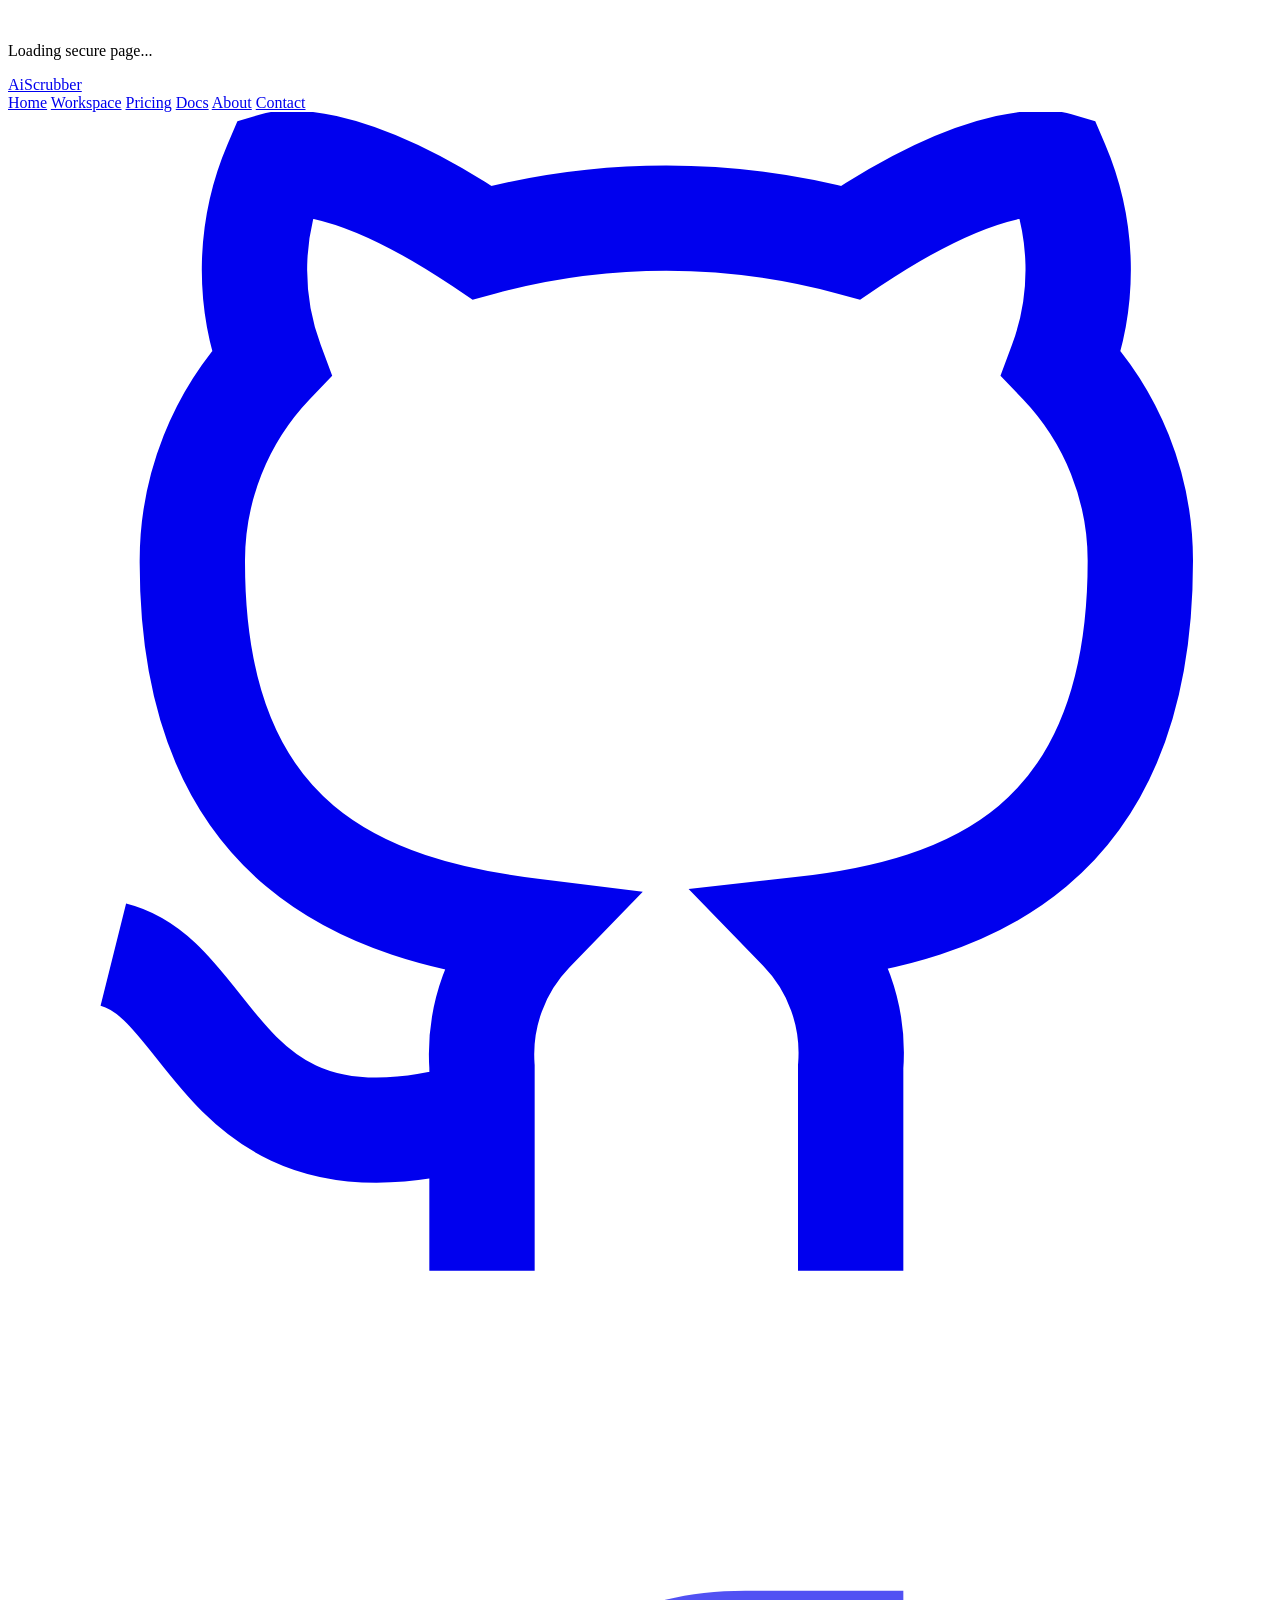
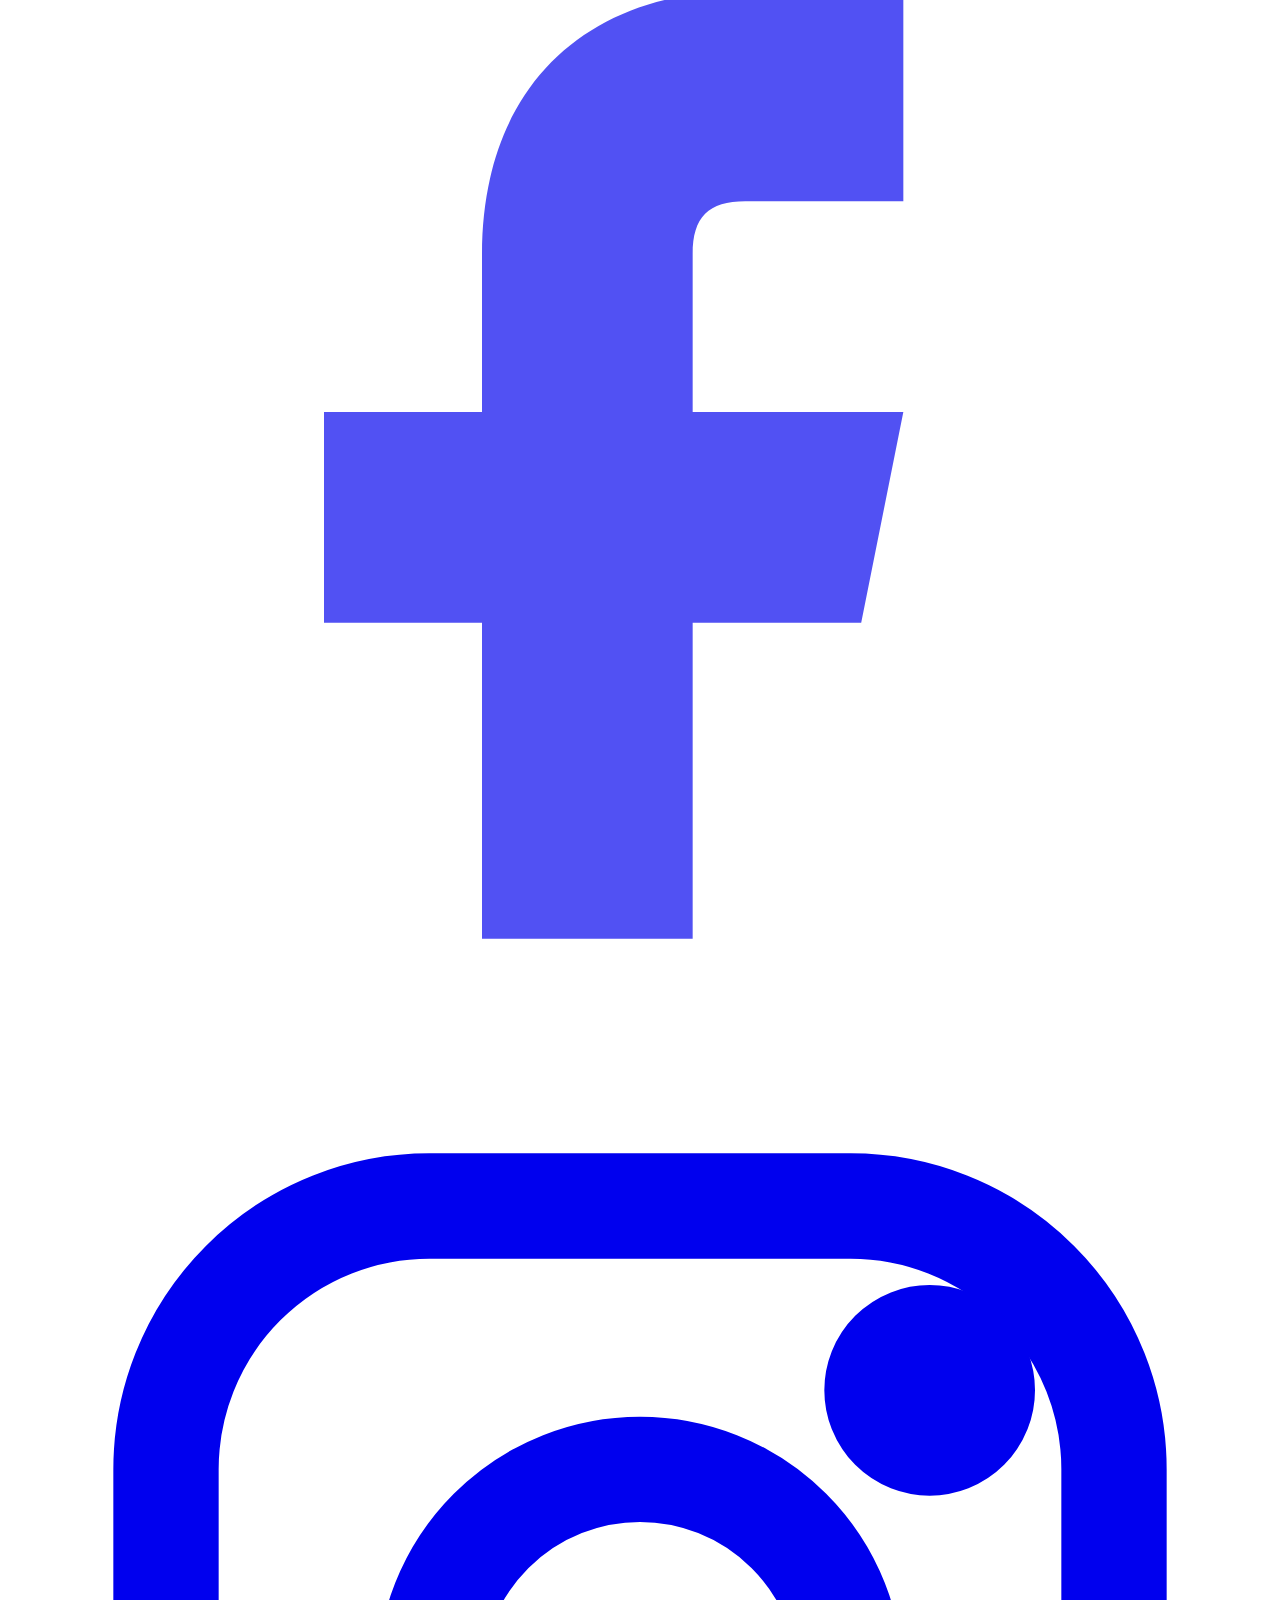
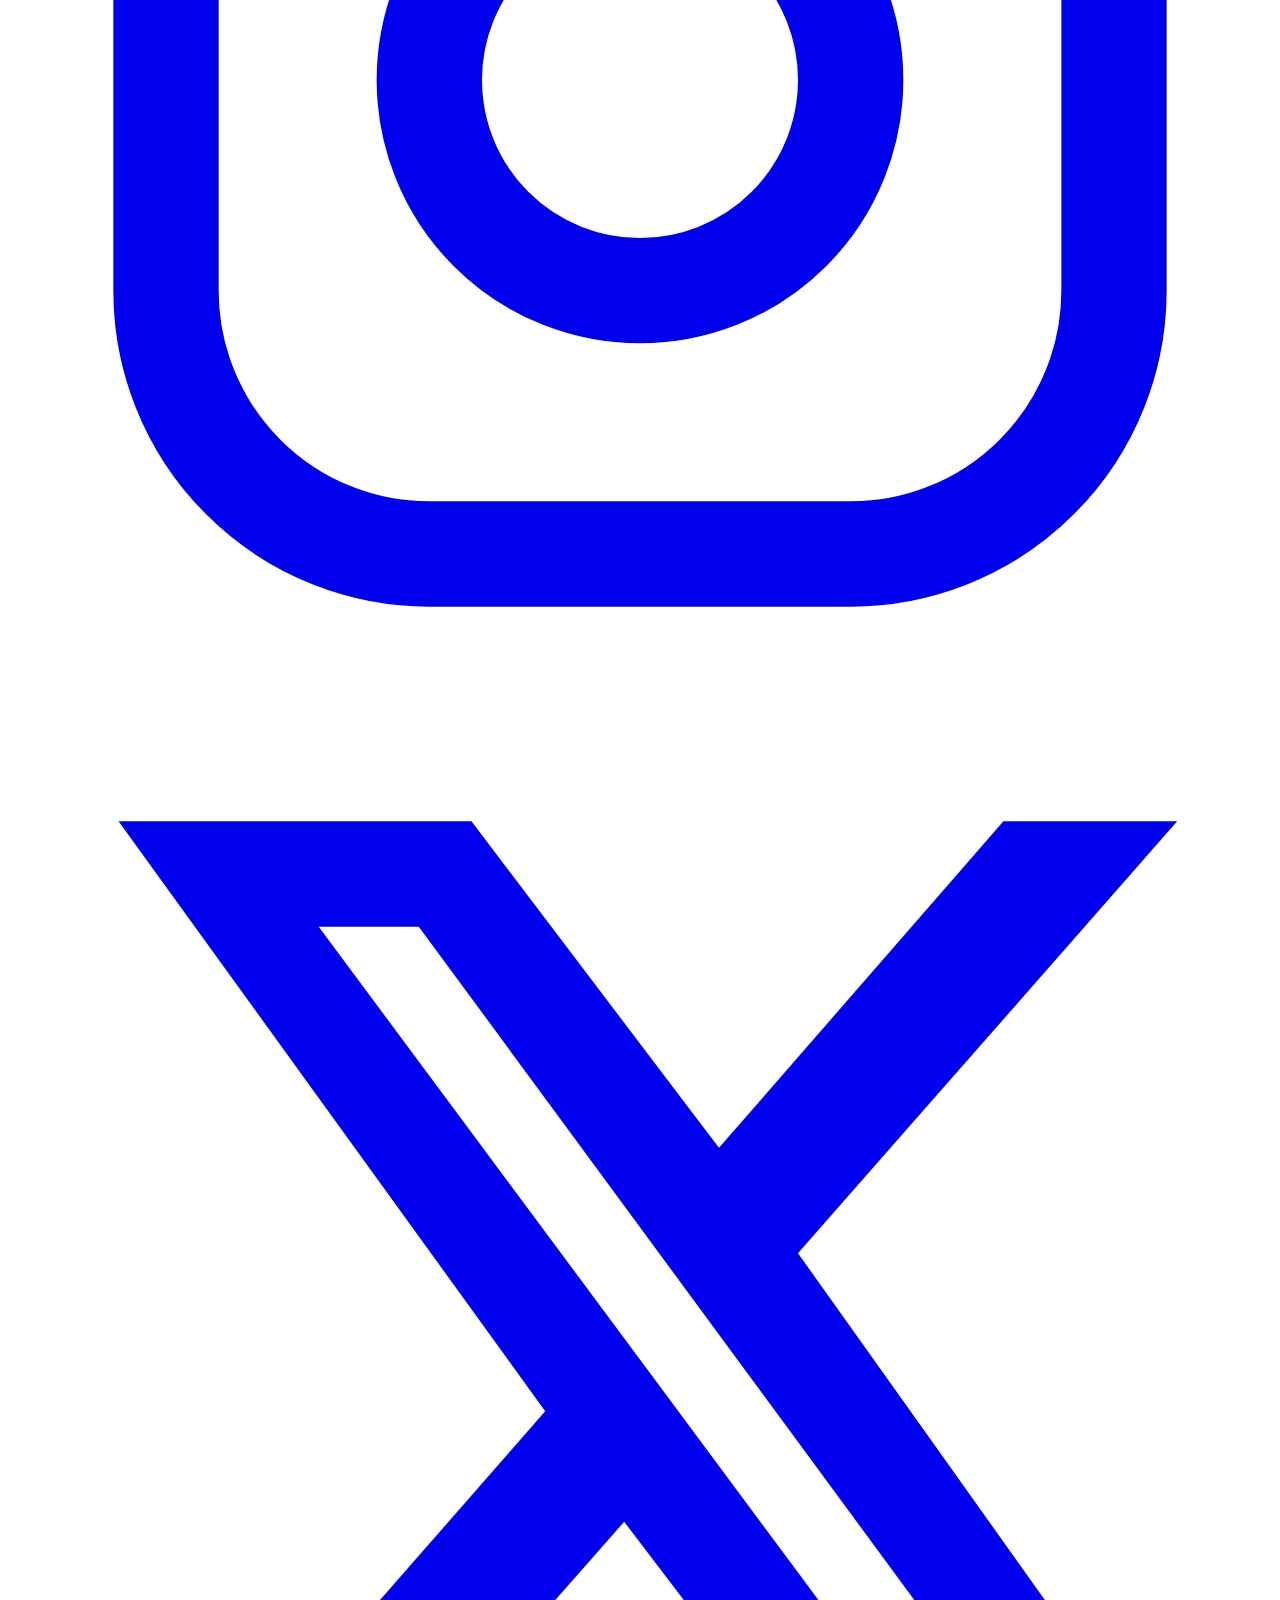
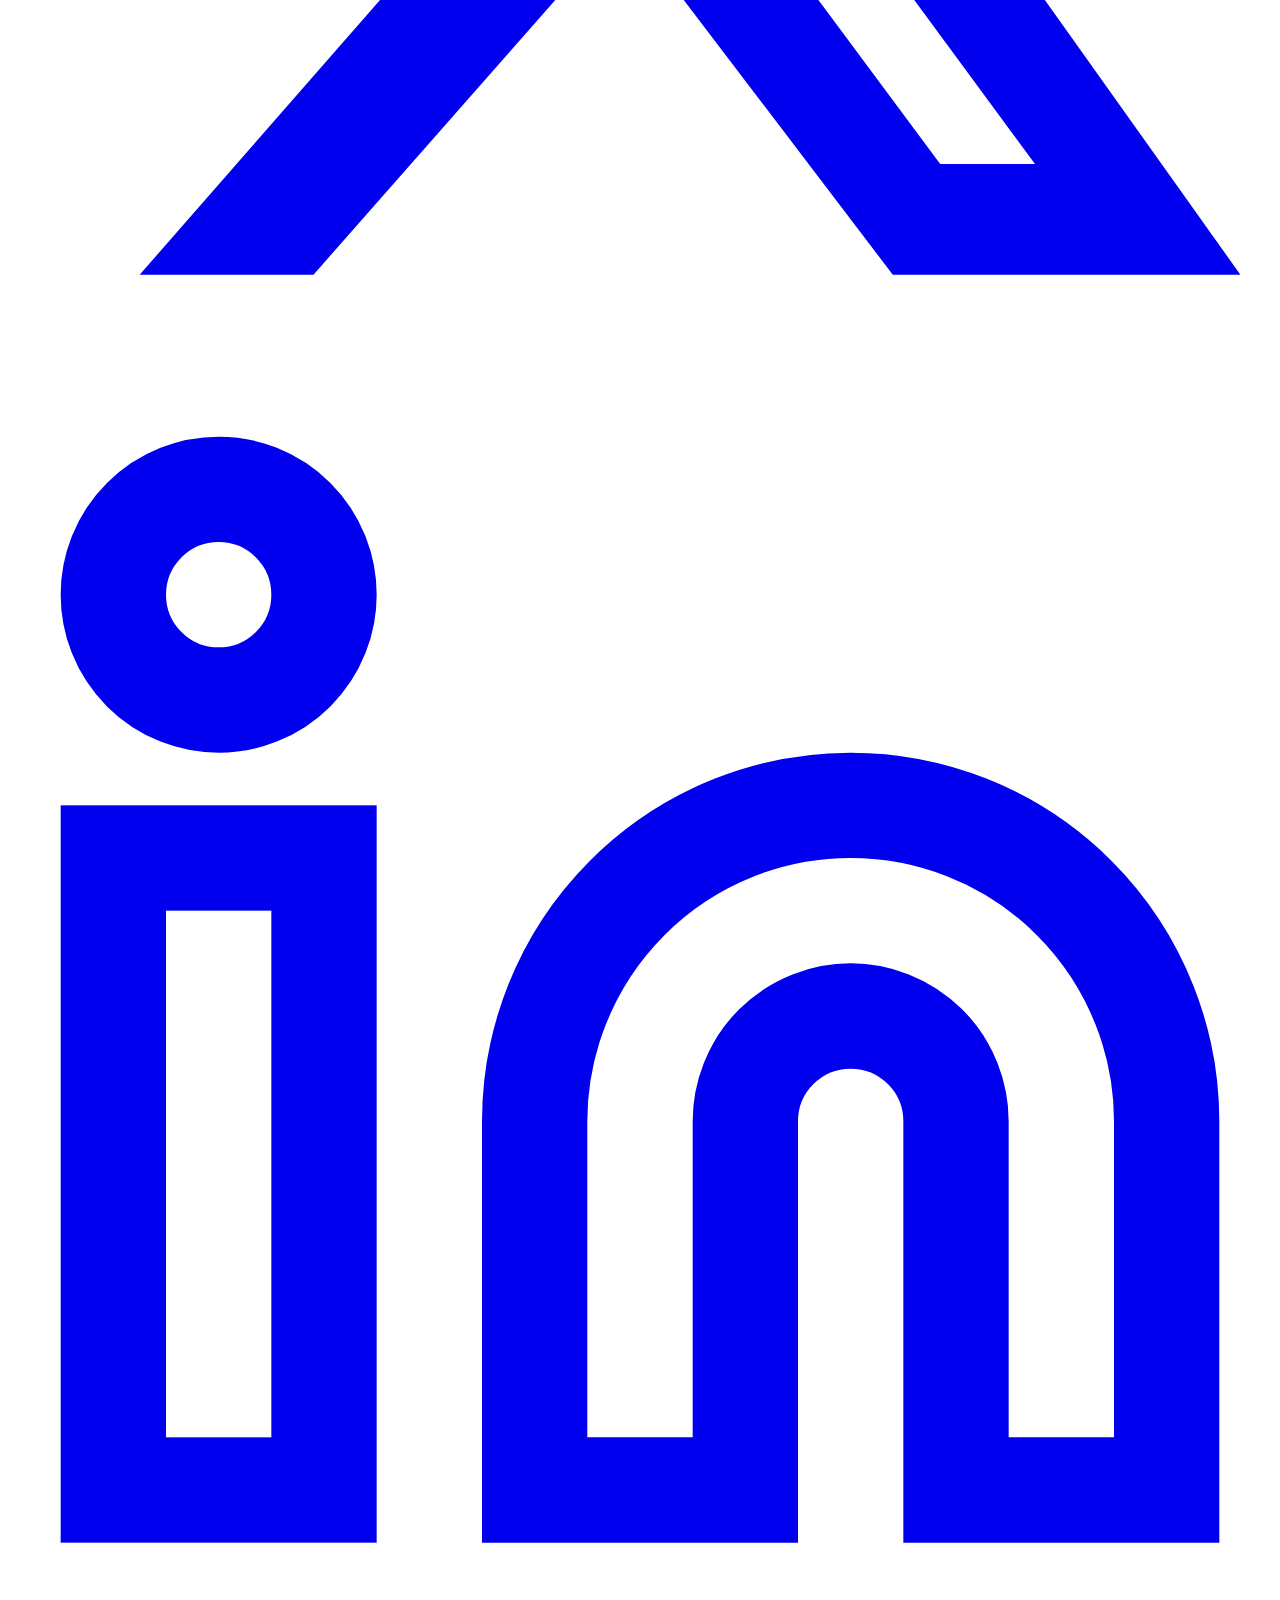
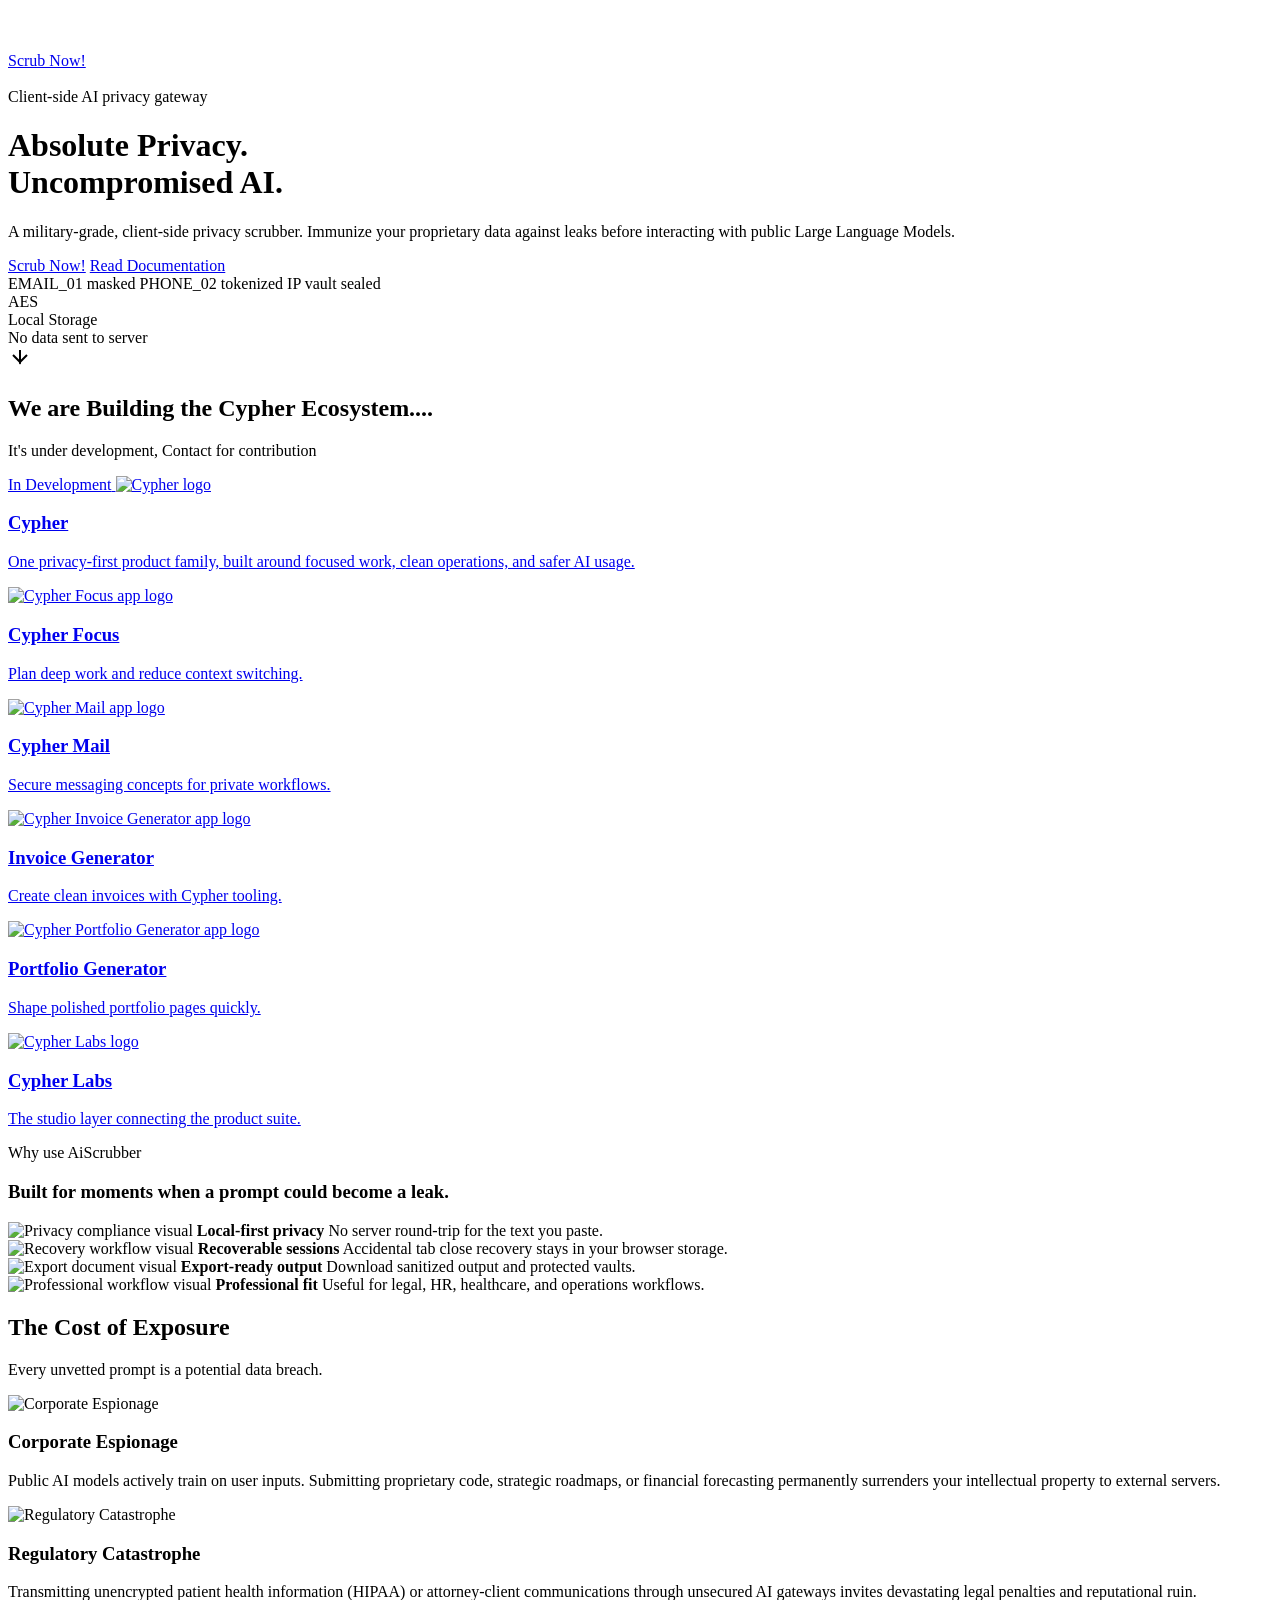
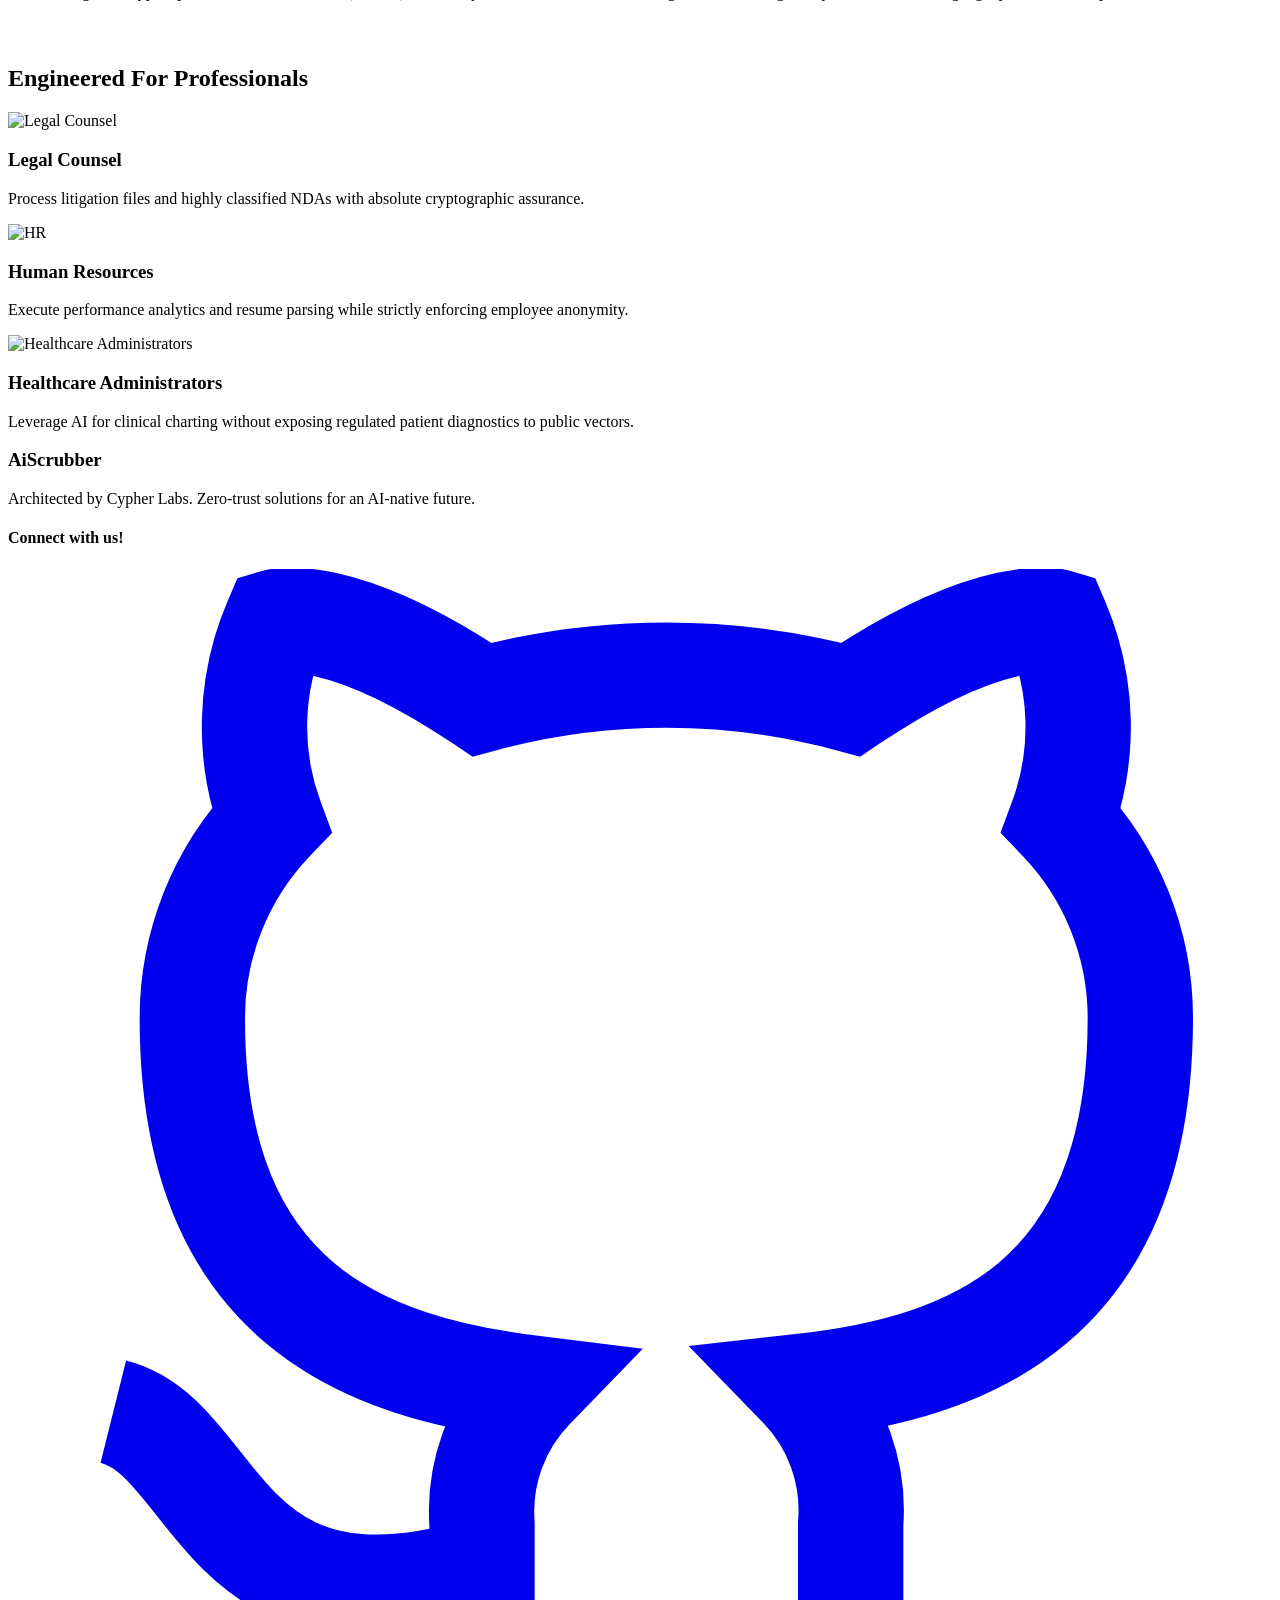
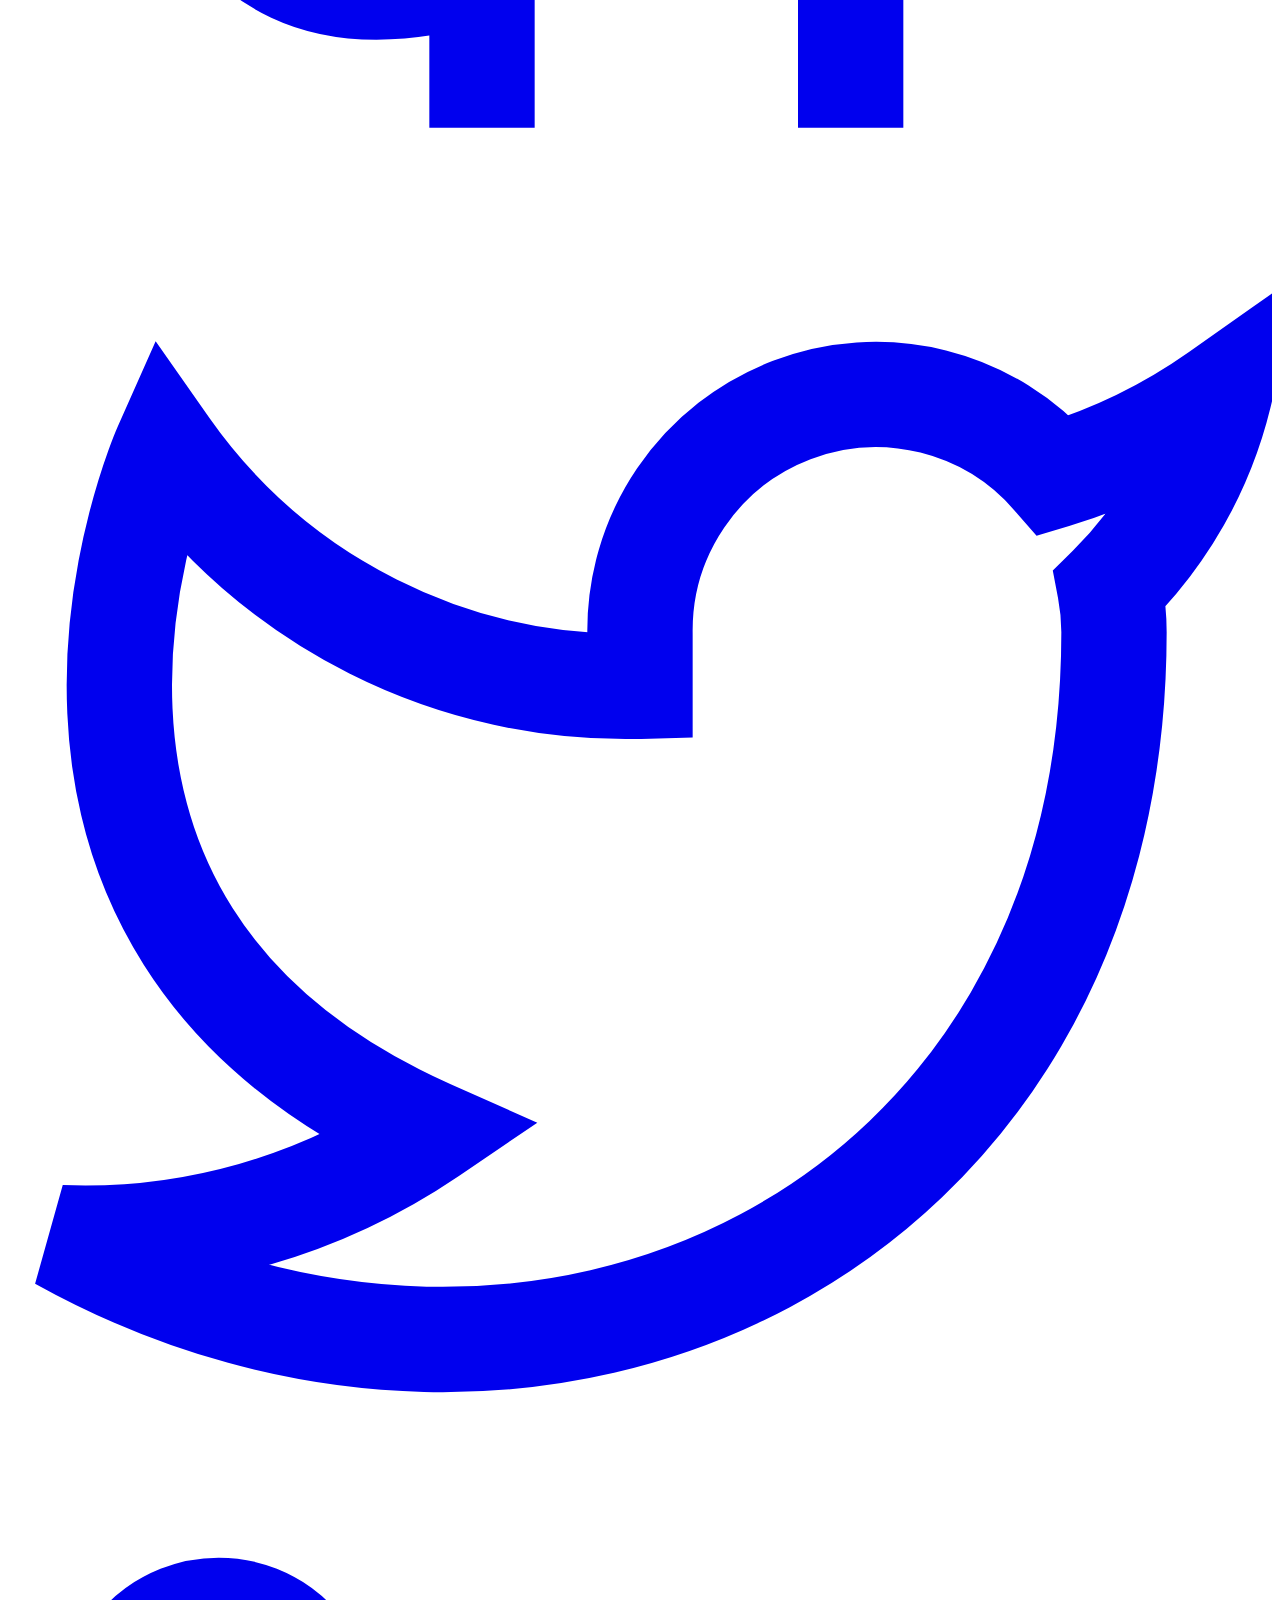
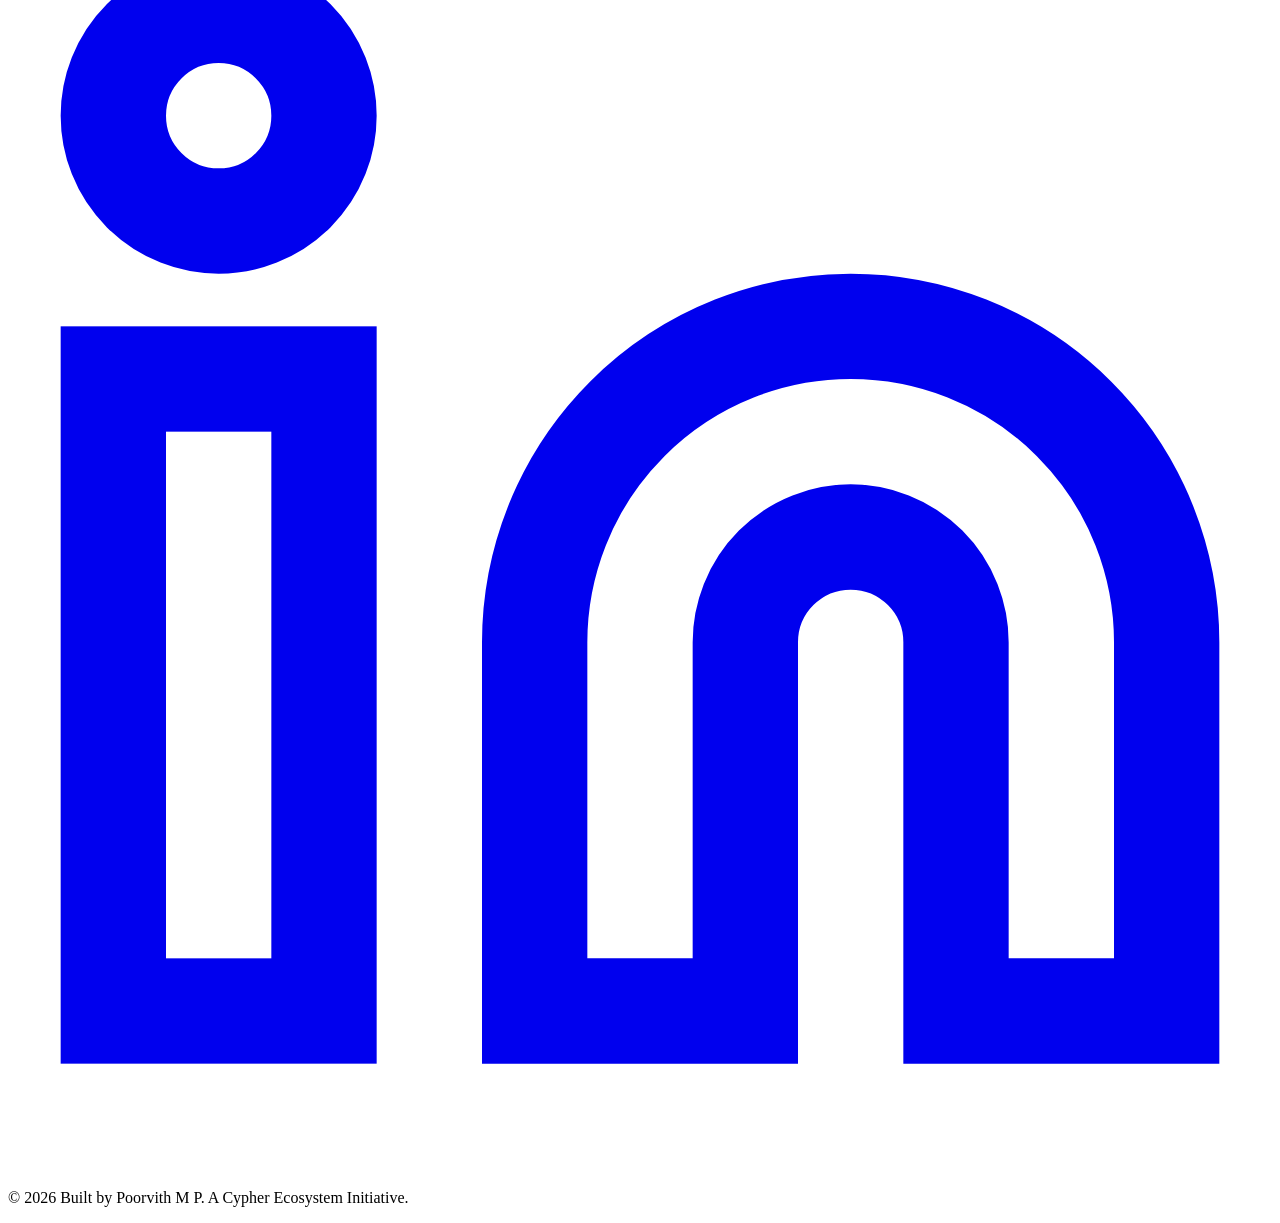
==== index.html @ c4ba3561 "Initial launch — AiScrubber v1.0" ====
﻿<!DOCTYPE html>
<!--
=============================================================
  AISCRUBBER — A CYPHER ECOSYSTEM INITIATIVE
  Built by Poorvith M P (@prvthmp)
=============================================================

  Facebook  : https://www.facebook.com/profile.php?id=61588582092141
  Instagram : https://www.instagram.com/prvthmp
  X         : https://x.com/prvthmp
  LinkedIn  : https://www.linkedin.com/in/prvthmp

-------------------------------------------------------------

  This is my first web application, built while learning
  web development by solving real-world problems with code.

  AiScrubber is part of a larger personal vision called
  Cypher — a privacy-first product ecosystem I am slowly
  and seriously working towards.

  If you are reading this source code — hello. I built
  this from scratch, learned as I went, and shipped it
  anyway. That is the whole point.

-------------------------------------------------------------
  © 2026 Poorvith M P. All rights reserved.
  A Cypher Ecosystem Initiative.
=============================================================
-->
<html lang="en" class="dark">
<head>
    <meta charset="UTF-8" />
    <meta name="author" content="Poorvith M P" />
    <meta name="viewport" content="width=device-width, initial-scale=1.0" />
    <title>AiScrubber--Cypher Labs</title>
    <meta name="description" content="Absolute confidentiality for generative AI workflows." />
    <style>@import url('https://fonts.googleapis.com/css2?family=Inter:wght@400;500;600;700;800&family=JetBrains+Mono:wght@400;700&display=swap');</style>
    <link rel="icon" type="image/svg+xml" href="assets/img/Cypher_Labs- no bg.svg">
    <link rel="apple-touch-icon" href="assets/img/Cypher.png">
    <link rel="stylesheet" href="assets/css/style.css">
</head>
<body>
    <!-- Toast Notification Container -->
    <div id="toastContainer" class="toast-container"></div>
    
    <!-- Modal Notification Container -->
    <div id="modalContainer"></div>

    <div id="pageLoader" class="page-loader">
        <img src="assets/img/Cypher_Labs- no bg.svg" alt="" class="page-loader-logo">
        <p>Loading secure page...</p>
    </div>

    <nav class="navbar nav-animated" aria-label="Primary navigation">
        <div class="nav-shell">
            <a href="index.html" class="nav-brand" aria-label="AiScrubber home">
                <img src="assets/img/Cypher_Labs- no bg.svg" alt="Cypher Labs Logo" class="brand-logo" onerror="this.style.display='none';">
                <span class="logo-text">AiScrubber</span>
            </a>
            <div class="nav-links">
                <a href="index.html" class="nav-link-item active">Home</a>
                <a href="scrub.html" class="nav-link-item">Workspace</a>
                <a href="pricing.html" class="nav-link-item">Pricing</a>
                <a href="documentation.html" class="nav-link-item">Docs</a>
                <a href="about.html" class="nav-link-item">About</a>
                <a href="contact.html" class="nav-link-item">Contact</a>
            </div>
            <div class="nav-actions">
                <a href="https://github.com/prvthmpcypher" target="_blank" rel="noopener noreferrer" class="nav-social-link" aria-label="GitHub profile" title="GitHub">
                    <svg viewBox="0 0 24 24" stroke="currentColor" stroke-width="2" fill="none"><path d="M9 19c-5 1.5-5-2.5-7-3m14 6v-3.87a3.37 3.37 0 0 0-.94-2.61c3.14-.35 6.44-1.54 6.44-7A5.44 5.44 0 0 0 20 4.77 5.07 5.07 0 0 0 19.91 1S18.73.65 16 2.48a13.38 13.38 0 0 0-7 0C6.27.65 5.09 1 5.09 1A5.07 5.07 0 0 0 5 4.77a5.44 5.44 0 0 0-1.5 3.78c0 5.42 3.3 6.61 6.44 7A3.37 3.37 0 0 0 9 18.13V22"></path></svg>
                </a>
                <a href="javascript:void(0)" rel="noopener noreferrer" class="nav-social-link" aria-label="Facebook username prvthmp (blocked)" title="Facebook @prvthmp" style="cursor: not-allowed; opacity: 0.68;">
                    <svg viewBox="0 0 24 24" fill="currentColor"><path d="M14 8h3V4h-3c-3.1 0-5 1.9-5 5v3H6v4h3v6h4v-6h3.2l.8-4h-4V9c0-.7.3-1 1-1Z"></path></svg>
                </a>
                <a href="https://www.instagram.com/prvthmp" target="_blank" rel="noopener noreferrer" class="nav-social-link" aria-label="Instagram profile" title="Instagram">
                    <svg viewBox="0 0 24 24" stroke="currentColor" stroke-width="2" fill="none"><rect x="3" y="3" width="18" height="18" rx="5"></rect><circle cx="12" cy="12" r="4"></circle><circle cx="17.5" cy="6.5" r="1"></circle></svg>
                </a>
                <a href="https://x.com/prvthmp" target="_blank" rel="noopener noreferrer" class="nav-social-link" aria-label="Twitter profile" title="Twitter">
                    <svg viewBox="0 0 24 24" fill="currentColor"><path d="M18.9 2h3.3l-7.2 8.2L23.4 22h-6.6l-5.1-6.7L5.8 22H2.5l7.7-8.8L2.1 2h6.7l4.7 6.2L18.9 2Zm-1.2 17.9h1.8L7.8 4H5.9l11.8 15.9Z"></path></svg>
                </a>
                <a href="https://www.linkedin.com/in/prvthmp" target="_blank" rel="noopener noreferrer" class="nav-social-link" aria-label="LinkedIn profile" title="LinkedIn">
                    <svg viewBox="0 0 24 24" stroke="currentColor" stroke-width="2" fill="none"><path d="M16 8a6 6 0 0 1 6 6v7h-4v-7a2 2 0 0 0-2-2 2 2 0 0 0-2 2v7h-4v-7a6 6 0 0 1 6-6z"></path><rect x="2" y="9" width="4" height="12"></rect><circle cx="4" cy="4" r="2"></circle></svg>
                </a>
                <a href="scrub.html" class="nav-cta">Scrub Now!</a>
            </div>
        </div>
    </nav>

    <header class="hero hero-3d full-bleed-hero">
        <div class="hero-background">
            <img src="assets/img/Cypher Labs.png" alt="" class="hero-bg-image">
            <div class="hero-grid"></div>
            <div class="hero-light light-1"></div>
            <div class="hero-light light-2"></div>
        </div>
        <div class="hero-shell">
            <div class="hero-content fade-in-up">
                <span class="hero-kicker">Client-side AI privacy gateway</span>
                <h1 class="hero-title">Absolute Privacy. <br><span class="text-accent">Uncompromised AI.</span></h1>
                <p class="hero-subtitle">A military-grade, client-side privacy scrubber. Immunize your proprietary data against leaks before interacting with public Large Language Models.</p>
                <div class="hero-actions">
                    <a href="scrub.html" class="btn btn-primary hero-btn scale-on-hover">Scrub Now!</a>
                    <a href="documentation.html" class="btn btn-secondary hero-btn scale-on-hover">Read Documentation</a>
                </div>
            </div>
            <div class="hero-reveal-stage" aria-hidden="true">
                <div class="hero-device">
                    <div class="device-topbar"><span></span><span></span><span></span></div>
                    <div class="device-core">
                        <img src="assets/img/Cypher_Labs- no bg.svg" alt="" class="hero-emblem" onerror="this.style.display='none';">
                        <div class="scan-ring ring-1"></div>
                        <div class="scan-ring ring-2"></div>
                    </div>
                    <div class="privacy-stream">
                        <span>EMAIL_01 masked</span>
                        <span>PHONE_02 tokenized</span>
                        <span>IP vault sealed</span>
                    </div>
                </div>
                <div class="hero-chip chip-a">AES</div>
                <div class="hero-chip chip-b">Local Storage</div>
                <div class="hero-chip chip-c">No data sent to server</div>
            </div>
        </div>
        <div class="scroll-indicator" data-scroll-target="#threat-model">
            <svg viewBox="0 0 24 24" width="24" height="24" stroke="currentColor" stroke-width="2" fill="none"><polyline points="12 3 12 15 19 8"></polyline><polyline points="12 3 12 15 5 8"></polyline></svg>
        </div>
    </header>

    <section class="page-section ecosystem-section ecosystem-showcase" id="ecosystem">
        <div class="section-header reveal">
            <h2>We are Building the Cypher Ecosystem....</h2>
            <p>It's under development, Contact for contribution  </p>
        </div>
        <div class="ecosystem-console">
            <a href="#" class="ecosystem-feature flip-in">
                <span class="ecosystem-status">In Development</span>
                <img src="assets/img/Cypher-removebg no bg.png" alt="Cypher logo">
                <div>
                    <h3>Cypher</h3>
                    <p>One privacy-first product family, built around focused work, clean operations, and safer AI usage.</p>
                </div>
            </a>
            <div class="ecosystem-stack">
                <a href="#" class="ecosystem-card flip-in">
                    <img src="assets/img/Cypher Focus- No bg.png" alt="Cypher Focus app logo">
                    <div><h3>Cypher Focus</h3><p>Plan deep work and reduce context switching.</p></div>
                </a>
                <a href="#" class="ecosystem-card flip-in">
                    <img src="assets/img/Cypher_Mail- no bg.png" alt="Cypher Mail app logo">
                    <div><h3>Cypher Mail</h3><p>Secure messaging concepts for private workflows.</p></div>
                </a>
                <a href="#" class="ecosystem-card flip-in">
                    <img src="assets/img/Cypher_Invoice_Generator No bg.png" alt="Cypher Invoice Generator app logo">
                    <div><h3>Invoice Generator</h3><p>Create clean invoices with Cypher tooling.</p></div>
                </a>
                <a href="#" class="ecosystem-card flip-in">
                    <img src="assets/img/Cypher_Porfolio_Generator-no bg.png" alt="Cypher Portfolio Generator app logo">
                    <div><h3>Portfolio Generator</h3><p>Shape polished portfolio pages quickly.</p></div>
                </a>
                <a href="#" class="ecosystem-card flip-in">
                    <img src="assets/img/Cypher_Labs- no bg.png" alt="Cypher Labs logo">
                    <div><h3>Cypher Labs</h3><p>The studio layer connecting the product suite.</p></div>
                </a>
            </div>
        </div>
        <div class="why-panel reveal">
            <div>
                <span class="hero-kicker">Why use AiScrubber</span>
                <h3>Built for moments when a prompt could become a leak.</h3>
            </div>
            <div class="why-grid feature-showcase-grid">
                <div>
                    <img src="assets/img/regulatory.png" alt="Privacy compliance visual">
                    <strong>Local-first privacy</strong>
                    <span>No server round-trip for the text you paste.</span>
                </div>
                <div>
                    <img src="assets/img/Cypher Focus- No bg.png" alt="Recovery workflow visual">
                    <strong>Recoverable sessions</strong>
                    <span>Accidental tab close recovery stays in your browser storage.</span>
                </div>
                <div>
                    <img src="assets/img/Cypher_Invoice_Generator No bg.png" alt="Export document visual">
                    <strong>Export-ready output</strong>
                    <span>Download sanitized output and protected vaults.</span>
                </div>
                <div>
                    <img src="assets/img/leagalcounsel.jpg" alt="Professional workflow visual">
                    <strong>Professional fit</strong>
                    <span>Useful for legal, HR, healthcare, and operations workflows.</span>
                </div>
            </div>
        </div>
    </section>


    <section class="page-section" id="threat-model">
        <div class="section-header reveal">
            <h2>The Cost of Exposure</h2>
            <p>Every unvetted prompt is a potential data breach.</p>
        </div>
        <div class="grid-2">
            <div class="card risk-card slide-in-left">
                <div class="card-image-wrapper">
                    <img src="assets/img/esponage.jfif" alt="Corporate Espionage" class="card-img">
                </div>
                <h3>Corporate Espionage</h3>
                <p>Public AI models actively train on user inputs. Submitting proprietary code, strategic roadmaps, or financial forecasting permanently surrenders your intellectual property to external servers.</p>
            </div>
            <div class="card risk-card slide-in-right">
                <div class="card-image-wrapper">
                    <img src="assets/img/regulatory.png" alt="Regulatory Catastrophe" class="card-img">
                </div>
                <h3>Regulatory Catastrophe</h3>
                <p>Transmitting unencrypted patient health information (HIPAA) or attorney-client communications through unsecured AI gateways invites devastating legal penalties and reputational ruin.</p>
            </div>
        </div>

        <div class="section-header reveal" style="margin-top: 4rem;">
            <h2>Engineered For Professionals</h2>
        </div>
        <div class="grid-3">
            <div class="card target-card flip-in">
                <div class="card-image-wrapper">
                    <img src="assets/img/leagalcounsel.jpg" alt="Legal Counsel" class="card-img">
                </div>
                <h3>Legal Counsel</h3>
                <p>Process litigation files and highly classified NDAs with absolute cryptographic assurance.</p>
            </div>
            <div class="card target-card flip-in">
                <div class="card-image-wrapper">
                    <img src="assets/img/hr.webp" alt="HR" class="card-img">
                </div>
                <h3>Human Resources</h3>
                <p>Execute performance analytics and resume parsing while strictly enforcing employee anonymity.</p>
            </div>
            <div class="card target-card flip-in">
                <div class="card-image-wrapper">
                    <img src="assets/img/healthcareadminstrtors.jfif" alt="Healthcare Administrators" class="card-img">
                </div>
                <h3>Healthcare Administrators</h3>
                <p>Leverage AI for clinical charting without exposing regulated patient diagnostics to public vectors.</p>
            </div>
        </div>
    </section>

    <footer>
        <div class="footer-grid">
            <div class="footer-brand">
                <img src="assets/img/Cypher_Labs- no bg.svg" alt="Cypher Labs Logo" class="brand-logo" onerror="this.style.display='none';">
                <h3>AiScrubber</h3>
                <p>Architected by Cypher Labs. Zero-trust solutions for an AI-native future.</p>
            </div>
            <div class="footer-socials">
                <h4>Connect with us!</h4>
                <div class="social-icons">
                    <a href="https://github.com/prvthmpcypher" target="_blank" aria-label="GitHub"><svg viewBox="0 0 24 24" stroke="currentColor" stroke-width="2" fill="none"><path d="M9 19c-5 1.5-5-2.5-7-3m14 6v-3.87a3.37 3.37 0 0 0-.94-2.61c3.14-.35 6.44-1.54 6.44-7A5.44 5.44 0 0 0 20 4.77 5.07 5.07 0 0 0 19.91 1S18.73.65 16 2.48a13.38 13.38 0 0 0-7 0C6.27.65 5.09 1 5.09 1A5.07 5.07 0 0 0 5 4.77a5.44 5.44 0 0 0-1.5 3.78c0 5.42 3.3 6.61 6.44 7A3.37 3.37 0 0 0 9 18.13V22"></path></svg></a>
                    <a href="https://x.com/prvthmp" target="_blank" aria-label="Twitter"><svg viewBox="0 0 24 24" stroke="currentColor" stroke-width="2" fill="none"><path d="M23 3a10.9 10.9 0 0 1-3.14 1.53 4.48 4.48 0 0 0-7.86 3v1A10.66 10.66 0 0 1 3 4s-4 9 5 13a11.64 11.64 0 0 1-7 2c9 5 20 0 20-11.5a4.5 4.5 0 0 0-.08-.83A7.72 7.72 0 0 0 23 3z"></path></svg></a>
                    <a href="https://www.linkedin.com/in/prvthmp" target="_blank" aria-label="LinkedIn"><svg viewBox="0 0 24 24" stroke="currentColor" stroke-width="2" fill="none"><path d="M16 8a6 6 0 0 1 6 6v7h-4v-7a2 2 0 0 0-2-2 2 2 0 0 0-2 2v7h-4v-7a6 6 0 0 1 6-6z"></path><rect x="2" y="9" width="4" height="12"></rect><circle cx="4" cy="4" r="2"></circle></svg></a>
                </div>
            </div>
        </div>
        <div class="footer-bottom">
            <p>&copy; 2026 Built by Poorvith M P. A Cypher Ecosystem Initiative.</p>
        </div>
    </footer>
    <script src="assets/js/app.js"></script>
</body>
</html>
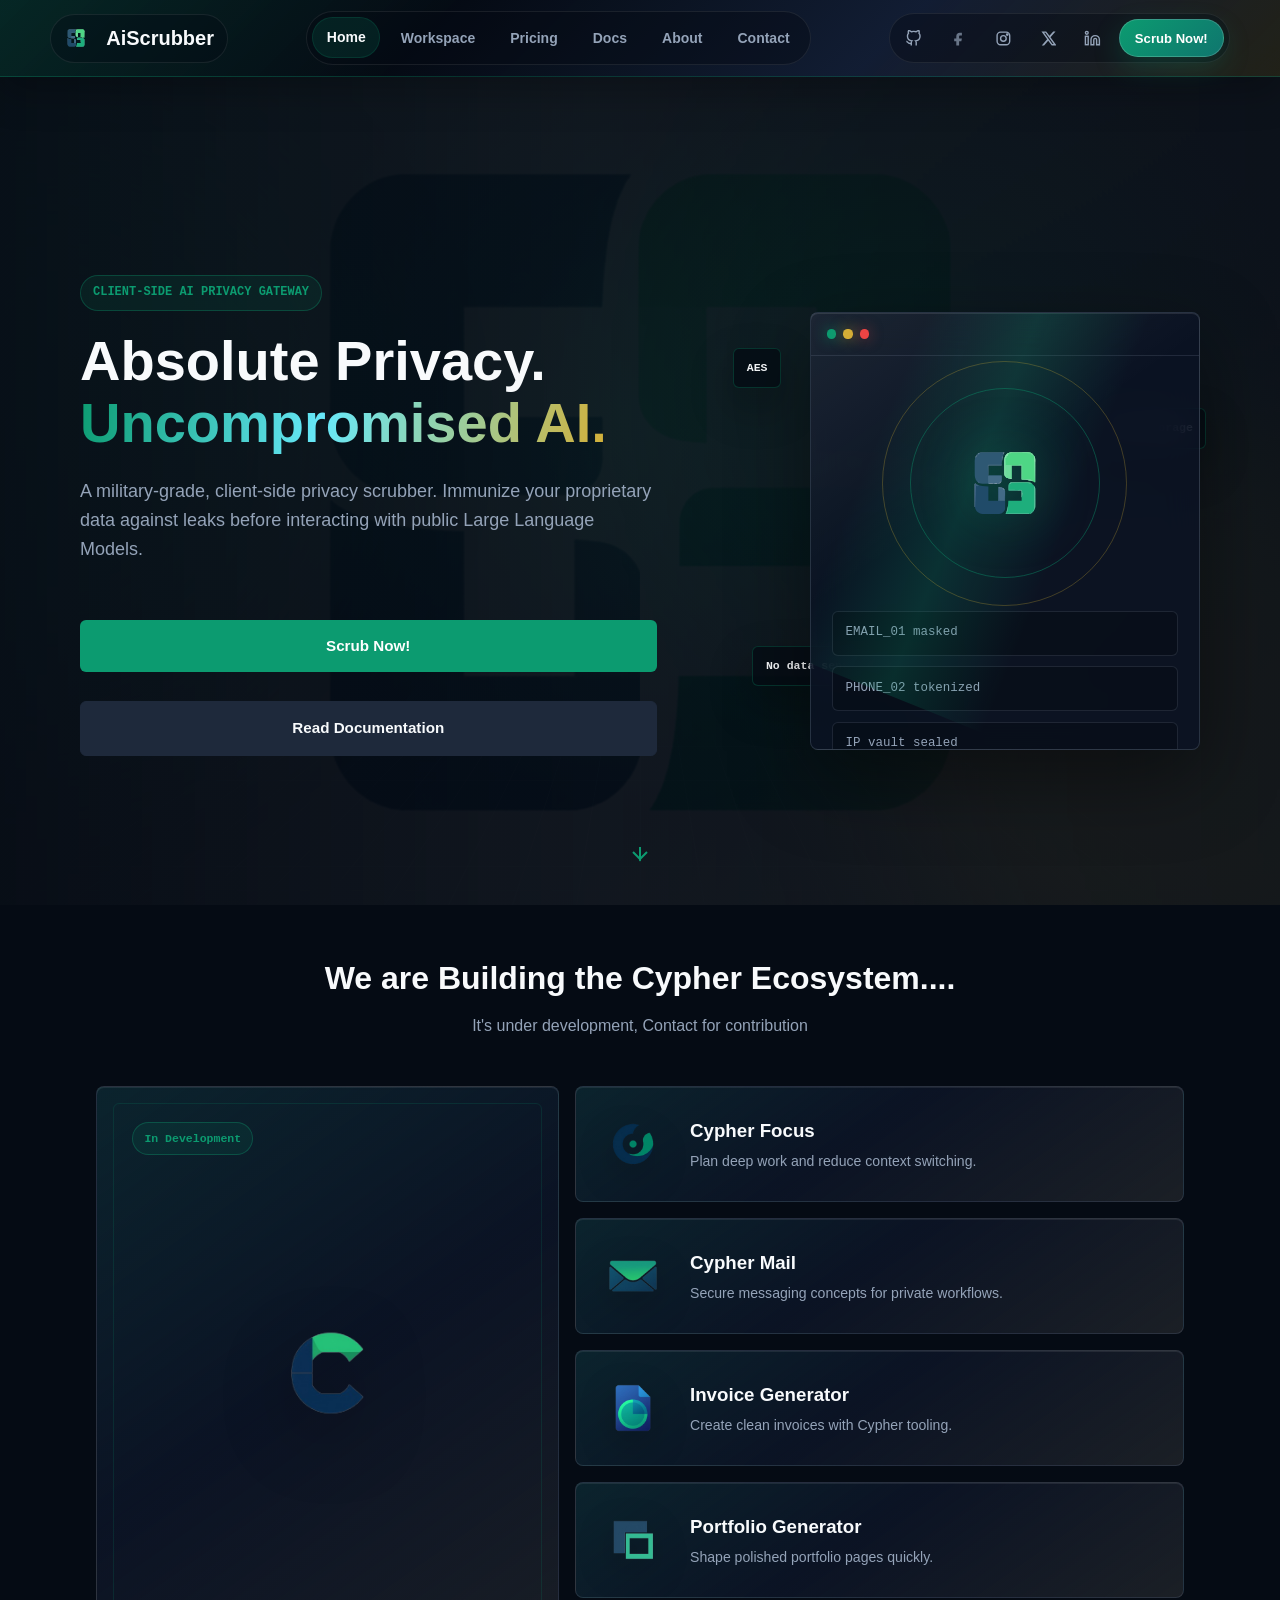
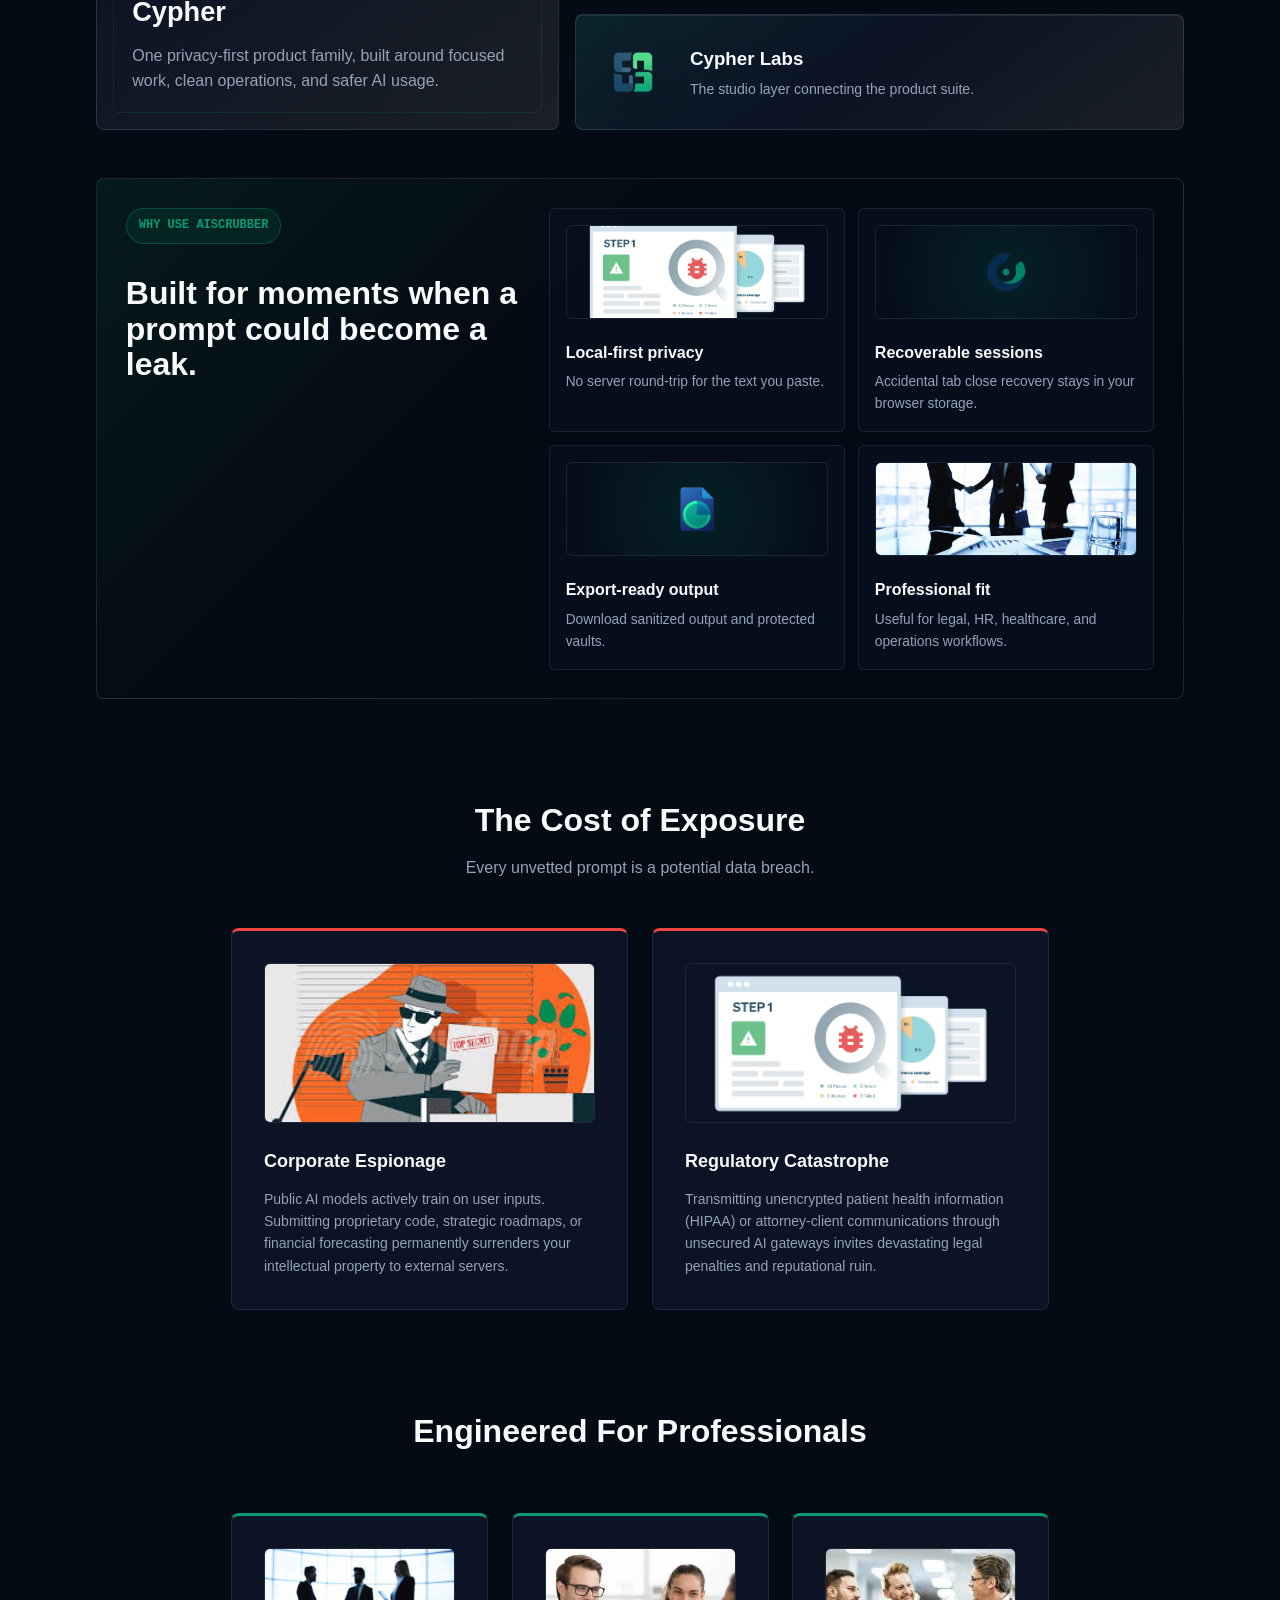
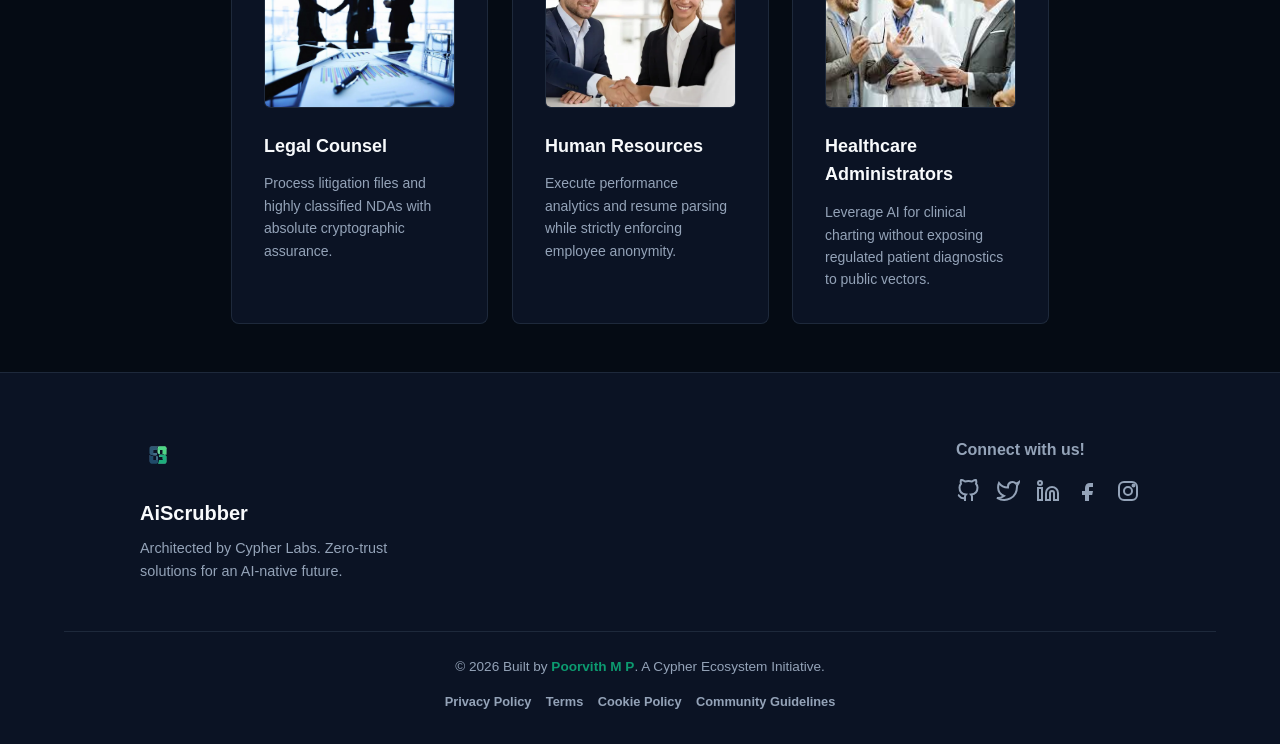
==== commit 5eb03696: "Update fmt.Println message from 'Hello' to 'Goodbye'" ====
--- a/index.html
+++ b/index.html
@@ -1,4 +1,3 @@
-﻿<!DOCTYPE html>
 <!--
 =============================================================
   AISCRUBBER — A CYPHER ECOSYSTEM INITIATIVE
@@ -28,16 +27,18 @@
   A Cypher Ecosystem Initiative.
 =============================================================
 -->
+<!DOCTYPE html>
+
 <html lang="en" class="dark">
 <head>
     <meta charset="UTF-8" />
     <meta name="author" content="Poorvith M P" />
     <meta name="viewport" content="width=device-width, initial-scale=1.0" />
     <title>AiScrubber--Cypher Labs</title>
-    <meta name="description" content="Absolute confidentiality for generative AI workflows." />
+    <meta name="description" content=" Absolute confidentiality for generative AI workflows." />
     <style>@import url('https://fonts.googleapis.com/css2?family=Inter:wght@400;500;600;700;800&family=JetBrains+Mono:wght@400;700&display=swap');</style>
-    <link rel="icon" type="image/svg+xml" href="assets/img/Cypher_Labs- no bg.svg">
-    <link rel="apple-touch-icon" href="assets/img/Cypher.png">
+    <link rel="icon" type="image/svg+xml" href="assets/img/svg/Cypher_Labs- no bg.svg">
+    <link rel="apple-touch-icon" href="assets/img/svg/Cypher_Labs- no bg.svg">
     <link rel="stylesheet" href="assets/css/style.css">
 </head>
 <body>
--- a/assets/css/style.css
+++ b/assets/css/style.css
@@ -0,0 +1,1996 @@
+﻿/*
+=============================================================
+  AISCRUBBER — A CYPHER ECOSYSTEM INITIATIVE
+  Built by Poorvith M P (@prvthmp)
+=============================================================
+
+  Facebook  : https://www.facebook.com/profile.php?id=61588582092141
+  Instagram : https://www.instagram.com/prvthmp
+  X         : https://x.com/prvthmp
+  LinkedIn  : https://www.linkedin.com/in/prvthmp
+
+-------------------------------------------------------------
+
+  This is my first web application, built while learning
+  web development by solving real-world problems with code.
+
+  AiScrubber is part of a larger personal vision called
+  Cypher — a privacy-first product ecosystem I am slowly
+  and seriously working towards.
+
+  If you are reading this source code — hello. I built
+  this from scratch, learned as I went, and shipped it
+  anyway. That is the whole point.
+
+-------------------------------------------------------------
+  © 2026 Poorvith M P. All rights reserved.
+  A Cypher Ecosystem Initiative.
+=============================================================
+*/
+
+/* â”€â”€â”€ Base Cypher Tokens â”€â”€â”€â”€â”€â”€â”€â”€â”€â”€â”€â”€â”€â”€â”€â”€â”€â”€â”€â”€â”€â”€â”€â”€â”€â”€â”€â”€â”€ */
+:root {
+  --cypher-font-sans: 'Inter', sans-serif;
+  --cypher-font-mono: 'JetBrains Mono', monospace;
+  --font-size: 16px;
+  --radius: 0.5rem;
+  --radius-md: 0.375rem;
+  --cypher-ease: cubic-bezier(0.4, 0, 0.2, 1);
+}
+
+/* Strict Cypher Dark Mode */
+.dark {
+  --cypher-bg-global: #050B14;
+  --cypher-bg-surface: #0B1324;
+  --cypher-bg-surface-hover: #131E36;
+  --cypher-text-primary: #F8FAFC;
+  --cypher-text-secondary: #94A3B8;
+  --cypher-border-structural: #1E293B;
+  
+  --primary: #0C9B70;
+  --primary-foreground: #ffffff;
+  --secondary: #1E293B;
+  --secondary-foreground: #F8FAFC;
+  --danger-accent: #EF4444;
+  --gold-accent: #D4AF37;
+}
+
+/* â”€â”€â”€ Global & Security Overrides â”€â”€â”€â”€â”€â”€â”€â”€â”€â”€â”€â”€â”€â”€â”€â”€â”€â”€â”€â”€â”€â”€â”€â”€â”€â”€â”€â”€â”€ */
+* { box-sizing: border-box; margin: 0; padding: 0; }
+html { scroll-behavior: smooth; }
+body {
+    font-family: var(--cypher-font-sans);
+    background-color: var(--cypher-bg-global);
+    color: var(--cypher-text-primary);
+    font-size: var(--font-size);
+    line-height: 1.6;
+    min-height: 100vh;
+    display: flex; flex-direction: column;
+    -webkit-user-select: none; -moz-user-select: none; -ms-user-select: none; user-select: none;
+}
+textarea, input, .output-box, td { -webkit-user-select: text; -moz-user-select: text; -ms-user-select: text; user-select: text; }
+
+/* â”€â”€â”€ Page Loader (Fixed Z-Index & Layout) â”€â”€â”€â”€â”€â”€â”€â”€â”€â”€â”€â”€â”€â”€â”€â”€â”€â”€â”€â”€â”€â”€â”€â”€â”€â”€â”€â”€â”€ */
+.page-loader {
+    position: fixed; top: 0; left: 0; right: 0; bottom: 0;
+    background:
+        radial-gradient(circle at center, rgba(12, 155, 112, 0.18), transparent 24rem),
+        var(--cypher-bg-global);
+    z-index: 99999;
+    display: flex; flex-direction: column; align-items: center; justify-content: center;
+    transition: opacity 0.3s ease, visibility 0.3s ease;
+}
+.page-loader.hidden { opacity: 0; visibility: hidden; }
+.loader-spinner { width: 40px; height: 40px; animation: spin 1s linear infinite; color: var(--primary); margin-bottom: 1rem; }
+.page-loader-logo {
+    width: 86px;
+    height: 86px;
+    object-fit: contain;
+    margin-bottom: 1rem;
+    filter: drop-shadow(0 0 26px rgba(12, 155, 112, 0.45));
+    animation: loaderLogoPulse 1.2s ease-in-out infinite;
+}
+@keyframes loaderLogoPulse {
+    0%, 100% { transform: scale(0.96); opacity: 0.78; }
+    50% { transform: scale(1.05); opacity: 1; }
+}
+@keyframes spin { 100% { transform: rotate(360deg); } }
+
+/* â”€â”€â”€ Toast Notifications â”€â”€â”€â”€â”€â”€â”€â”€â”€â”€â”€â”€â”€â”€â”€â”€â”€â”€â”€â”€â”€â”€â”€â”€â”€â”€â”€â”€â”€ */
+.toast-container {
+    position: fixed;
+    top: 20px;
+    right: 20px;
+    z-index: 10000;
+    display: flex;
+    flex-direction: column;
+    gap: 10px;
+    max-width: 400px;
+}
+
+.toast {
+    padding: 1rem 1.5rem;
+    background: var(--cypher-bg-surface);
+    border: 1px solid var(--cypher-border-structural);
+    border-left: 4px solid var(--primary);
+    border-radius: var(--radius);
+    color: var(--cypher-text-primary);
+    animation: slideInRight 0.3s ease-out forwards;
+    box-shadow: 0 4px 12px rgba(0, 0, 0, 0.3);
+}
+
+.toast.success { border-left-color: var(--primary); }
+.toast.error { border-left-color: var(--danger-accent); }
+.toast.warning { border-left-color: var(--gold-accent); }
+.toast.info { border-left-color: #3B82F6; }
+
+.toast.closing { animation: slideOutRight 0.3s ease-out forwards; }
+
+@keyframes slideInRight {
+    from { opacity: 0; transform: translateX(400px); }
+    to { opacity: 1; transform: translateX(0); }
+}
+
+@keyframes slideOutRight {
+    from { opacity: 1; transform: translateX(0); }
+    to { opacity: 0; transform: translateX(400px); }
+}
+
+/* â”€â”€â”€ Navigation with Animations â”€â”€â”€â”€â”€â”€â”€â”€â”€â”€â”€â”€â”€â”€â”€â”€â”€â”€â”€â”€â”€â”€â”€â”€â”€â”€â”€â”€â”€ */
+.navbar {
+    display: flex;
+    justify-content: space-between;
+    align-items: center;
+    gap: 1rem;
+    padding: 0.85rem clamp(1rem, 4vw, 4rem);
+    background:
+        linear-gradient(135deg, rgba(12, 155, 112, 0.20), rgba(5, 11, 20, 0.96) 34%, rgba(19, 30, 54, 0.92) 68%, rgba(212, 175, 55, 0.14)),
+        rgba(5, 11, 20, 0.94);
+    border-bottom: 1px solid rgba(12, 155, 112, 0.28);
+    position: sticky;
+    top: 0;
+    z-index: 100;
+    backdrop-filter: blur(18px);
+    box-shadow: 0 12px 40px rgba(0, 0, 0, 0.28);
+    transition: padding 0.3s ease, border-color 0.3s ease, box-shadow 0.3s ease;
+}
+
+.navbar.nav-animated {
+    animation: navSlideDown 0.5s ease-out forwards;
+}
+
+@keyframes navSlideDown {
+    from { opacity: 0; transform: translateY(-20px); }
+    to { opacity: 1; transform: translateY(0); }
+}
+
+.nav-brand {
+    display: flex;
+    align-items: center;
+    gap: 0.75rem;
+    animation: fadeIn 0.6s ease-out;
+    color: inherit;
+    text-decoration: none;
+    min-width: max-content;
+    padding: 0.35rem 0.8rem 0.35rem 0.45rem;
+    border-radius: 999px;
+    border: 1px solid rgba(248, 250, 252, 0.08);
+    background: rgba(5, 11, 20, 0.36);
+}
+.brand-logo { width: 36px; height: 36px; transition: transform 0.3s ease, filter 0.3s ease; }
+.brand-logo:hover { transform: rotate(5deg) scale(1.1); filter: drop-shadow(0 0 14px rgba(12, 155, 112, 0.55)); }
+.logo-text { font-weight: 800; font-size: 1.25rem; letter-spacing: 0; }
+
+.nav-links {
+    display: flex;
+    align-items: center;
+    gap: 0.35rem;
+    padding: 0.35rem;
+    border: 1px solid rgba(248, 250, 252, 0.08);
+    border-radius: 999px;
+    background: rgba(5, 11, 20, 0.42);
+}
+.nav-link-item { 
+    color: var(--cypher-text-secondary); 
+    text-decoration: none; 
+    font-size: 0.875rem; 
+    font-weight: 700; 
+    transition: color 0.3s ease, background 0.3s ease, transform 0.3s ease, box-shadow 0.3s ease;
+    position: relative;
+    padding: 0.58rem 0.92rem;
+    border-radius: 999px;
+    overflow: hidden;
+}
+
+.nav-link-item::after {
+    content: '';
+    position: absolute;
+    inset: auto 18% 0.28rem;
+    width: 0;
+    height: 2px;
+    background: linear-gradient(90deg, transparent, var(--primary), var(--gold-accent), transparent);
+    transition: width 0.3s ease, left 0.3s ease, right 0.3s ease;
+    border-radius: 999px;
+}
+
+.nav-link-item:hover::after,
+.nav-link-item.active::after { width: 64%; }
+.nav-link-item:hover,
+.nav-link-item.active {
+    color: var(--cypher-text-primary);
+    background: rgba(12, 155, 112, 0.14);
+    box-shadow: inset 0 0 0 1px rgba(12, 155, 112, 0.18);
+    transform: translateY(-2px);
+}
+
+.nav-github { display: flex; align-items: center; gap: 0.5rem; padding: 0.5rem 1rem !important; }
+
+.nav-socials {
+    display: flex;
+    align-items: center;
+    gap: 0.45rem;
+    padding: 0.35rem;
+    border-radius: 999px;
+    background: rgba(5, 11, 20, 0.42);
+    border: 1px solid rgba(248, 250, 252, 0.08);
+}
+
+.nav-social-link {
+    width: 2.35rem;
+    height: 2.35rem;
+    display: inline-flex;
+    align-items: center;
+    justify-content: center;
+    color: var(--cypher-text-secondary);
+    border-radius: 50%;
+    border: 1px solid transparent;
+    transition: color 0.3s ease, background 0.3s ease, transform 0.3s ease, border-color 0.3s ease, box-shadow 0.3s ease;
+}
+
+.nav-social-link svg {
+    width: 1.05rem;
+    height: 1.05rem;
+}
+
+.nav-social-link:hover {
+    color: var(--primary-foreground);
+    background: linear-gradient(135deg, var(--primary), #0f766e);
+    border-color: rgba(248, 250, 252, 0.22);
+    box-shadow: 0 8px 24px rgba(12, 155, 112, 0.28);
+    transform: translateY(-3px) rotate(-4deg);
+}
+
+/* â”€â”€â”€ Hero Section with 3D & Scroll Effects â”€â”€â”€â”€â”€â”€â”€â”€â”€â”€â”€â”€â”€â”€â”€â”€â”€â”€â”€â”€â”€â”€â”€â”€â”€â”€â”€â”€â”€ */
+.hero {
+    position: relative;
+    padding: 7rem clamp(1rem, 5vw, 5rem) 4rem;
+    max-width: 100%;
+    margin: 0 auto;
+    min-height: 100vh;
+    display: flex;
+    flex-direction: column;
+    justify-content: center;
+    align-items: center;
+    overflow: hidden;
+    --hero-scroll: 0;
+    --tilt-x: 0deg;
+    --tilt-y: 0deg;
+    --pointer-x: 50%;
+    --pointer-y: 42%;
+}
+
+.hero-3d {
+    perspective: 1200px;
+}
+
+.hero-background {
+    position: absolute;
+    top: 0;
+    left: 0;
+    right: 0;
+    bottom: 0;
+    z-index: 0;
+    background:
+        radial-gradient(circle at var(--pointer-x) var(--pointer-y), rgba(12, 155, 112, 0.22), transparent 24rem),
+        linear-gradient(135deg, rgba(12, 155, 112, 0.18), transparent 34%),
+        linear-gradient(315deg, rgba(212, 175, 55, 0.12), transparent 36%);
+    transform: translateY(calc(var(--hero-scroll) * 0.12px));
+}
+
+.hero-grid {
+    position: absolute;
+    inset: 0;
+    background-image:
+        linear-gradient(rgba(148, 163, 184, 0.08) 1px, transparent 1px),
+        linear-gradient(90deg, rgba(148, 163, 184, 0.08) 1px, transparent 1px);
+    background-size: 64px 64px;
+    mask-image: linear-gradient(to bottom, transparent 0%, #000 20%, #000 70%, transparent 100%);
+    opacity: 0.45;
+    transform: perspective(800px) rotateX(64deg) translateY(calc(90px + var(--hero-scroll) * -0.08px));
+    transform-origin: center bottom;
+}
+
+.hero-light {
+    position: absolute;
+    width: 38rem;
+    height: 38rem;
+    border-radius: 50%;
+    filter: blur(80px);
+    opacity: 0.18;
+    animation: float 7s ease-in-out infinite;
+}
+
+.light-1 {
+    left: -16rem;
+    top: 3rem;
+    background: var(--primary);
+}
+
+.light-2 {
+    right: -14rem;
+    bottom: -8rem;
+    background: var(--gold-accent);
+    animation-delay: 2.2s;
+}
+
+@keyframes float {
+    0%, 100% { transform: translateY(0px); }
+    50% { transform: translateY(30px); }
+}
+
+.hero-shell {
+    position: relative;
+    z-index: 10;
+    width: min(1120px, 100%);
+    display: grid;
+    grid-template-columns: minmax(0, 1.05fr) minmax(300px, 0.85fr);
+    align-items: center;
+    gap: clamp(2rem, 6vw, 5rem);
+}
+
+.hero-content {
+    position: relative;
+    max-width: 720px;
+    transform: translateY(calc(var(--hero-scroll) * -0.09px));
+}
+
+.hero-kicker {
+    display: inline-flex;
+    width: fit-content;
+    margin-bottom: 1.2rem;
+    padding: 0.45rem 0.75rem;
+    border: 1px solid rgba(12, 155, 112, 0.32);
+    border-radius: 999px;
+    color: var(--primary);
+    background: rgba(12, 155, 112, 0.1);
+    font-family: var(--cypher-font-mono);
+    font-size: 0.75rem;
+    font-weight: 700;
+    text-transform: uppercase;
+    letter-spacing: 0;
+}
+
+.hero-title {
+    font-size: 3.5rem;
+    line-height: 1.1;
+    font-weight: 800;
+    letter-spacing: 0;
+    margin-bottom: 1.5rem;
+    animation: fadeInUp 0.8s ease-out forwards;
+}
+
+.text-accent {
+    color: transparent;
+    background: linear-gradient(100deg, var(--primary), #67e8f9 46%, var(--gold-accent));
+    -webkit-background-clip: text;
+    background-clip: text;
+}
+
+.hero-subtitle {
+    color: var(--cypher-text-secondary);
+    font-size: 1.125rem;
+    max-width: 650px;
+    margin: 0 0 2.5rem;
+    animation: fadeInUp 0.8s ease-out 0.2s forwards;
+    opacity: 0;
+}
+
+.hero-actions {
+    display: flex;
+    justify-content: flex-start;
+    gap: 0.85rem;
+    flex-wrap: wrap;
+    animation: fadeInUp 0.8s ease-out 0.4s forwards;
+    opacity: 0;
+}
+
+.hero-btn {
+    width: auto;
+    min-width: 210px;
+    margin-top: 0;
+    padding-inline: 1.2rem;
+}
+
+.scale-on-hover {
+    transition: all 0.3s ease;
+}
+
+.scale-on-hover:hover {
+    transform: translateY(-4px) scale(1.03);
+    box-shadow: 0 10px 30px rgba(12, 155, 112, 0.3);
+}
+
+.hero-reveal-stage {
+    position: relative;
+    min-height: 470px;
+    transform-style: preserve-3d;
+    transform: rotateX(var(--tilt-y)) rotateY(var(--tilt-x)) translateY(calc(var(--hero-scroll) * -0.05px));
+    transition: transform 0.16s ease-out;
+}
+
+.hero-device {
+    position: absolute;
+    inset: 2rem 0 0 auto;
+    width: min(390px, 100%);
+    min-height: 420px;
+    border-radius: var(--radius);
+    border: 1px solid rgba(148, 163, 184, 0.22);
+    background:
+        linear-gradient(145deg, rgba(248, 250, 252, 0.08), transparent 42%),
+        rgba(11, 19, 36, 0.78);
+    box-shadow: 0 28px 80px rgba(0, 0, 0, 0.42), inset 0 1px 0 rgba(248, 250, 252, 0.1);
+    backdrop-filter: blur(18px);
+    transform: translateZ(70px);
+    overflow: hidden;
+}
+
+.hero-device::before {
+    content: '';
+    position: absolute;
+    inset: -40% 26% auto auto;
+    width: 13rem;
+    height: 36rem;
+    background: linear-gradient(90deg, transparent, rgba(12, 155, 112, 0.22), transparent);
+    transform: rotate(22deg);
+    animation: scanReveal 4.6s ease-in-out infinite;
+}
+
+@keyframes scanReveal {
+    0%, 100% { transform: translateX(-170%) rotate(22deg); opacity: 0; }
+    20%, 62% { opacity: 1; }
+    72% { transform: translateX(185%) rotate(22deg); opacity: 0; }
+}
+
+.device-topbar {
+    display: flex;
+    gap: 0.45rem;
+    padding: 1rem;
+    border-bottom: 1px solid rgba(148, 163, 184, 0.16);
+}
+
+.device-topbar span {
+    width: 0.58rem;
+    height: 0.58rem;
+    border-radius: 50%;
+    background: var(--primary);
+    box-shadow: 0 0 14px rgba(12, 155, 112, 0.7);
+}
+
+.device-topbar span:nth-child(2) { background: var(--gold-accent); box-shadow: 0 0 14px rgba(212, 175, 55, 0.6); }
+.device-topbar span:nth-child(3) { background: var(--danger-accent); box-shadow: 0 0 14px rgba(239, 68, 68, 0.5); }
+
+.device-core {
+    position: relative;
+    min-height: 255px;
+    display: grid;
+    place-items: center;
+}
+
+.hero-emblem {
+    width: 128px;
+    height: 128px;
+    object-fit: contain;
+    filter: drop-shadow(0 0 26px rgba(12, 155, 112, 0.36));
+    transform: translateZ(95px);
+    animation: emblemReveal 1.1s ease-out both, emblemFloat 5s ease-in-out 1.1s infinite;
+}
+
+@keyframes emblemReveal {
+    from { opacity: 0; transform: translateZ(-40px) rotateY(35deg) scale(0.75); }
+    to { opacity: 1; transform: translateZ(95px) rotateY(0) scale(1); }
+}
+
+@keyframes emblemFloat {
+    0%, 100% { transform: translateZ(95px) translateY(0); }
+    50% { transform: translateZ(95px) translateY(14px); }
+}
+
+.scan-ring {
+    position: absolute;
+    width: 190px;
+    height: 190px;
+    border: 1px solid rgba(12, 155, 112, 0.42);
+    border-radius: 50%;
+    animation: ringPulse 2.8s ease-out infinite;
+}
+
+.ring-2 {
+    width: 245px;
+    height: 245px;
+    border-color: rgba(212, 175, 55, 0.28);
+    animation-delay: 0.7s;
+}
+
+@keyframes ringPulse {
+    0% { transform: scale(0.74); opacity: 0; }
+    30% { opacity: 1; }
+    100% { transform: scale(1.18); opacity: 0; }
+}
+
+.privacy-stream {
+    display: grid;
+    gap: 0.65rem;
+    padding: 0 1.3rem 1.4rem;
+}
+
+.privacy-stream span {
+    display: block;
+    padding: 0.72rem 0.8rem;
+    border: 1px solid rgba(148, 163, 184, 0.16);
+    border-radius: var(--radius-md);
+    background: rgba(5, 11, 20, 0.48);
+    color: var(--cypher-text-secondary);
+    font-family: var(--cypher-font-mono);
+    font-size: 0.78rem;
+}
+
+.hero-chip {
+    position: absolute;
+    z-index: 2;
+    padding: 0.62rem 0.78rem;
+    border: 1px solid rgba(12, 155, 112, 0.28);
+    border-radius: var(--radius-md);
+    background: rgba(5, 11, 20, 0.74);
+    color: var(--cypher-text-primary);
+    font-family: var(--cypher-font-mono);
+    font-size: 0.72rem;
+    font-weight: 700;
+    box-shadow: 0 18px 44px rgba(0, 0, 0, 0.28);
+    animation: chipFloat 4.8s ease-in-out infinite;
+    --chip-z: 100px;
+}
+
+.chip-a { top: 4.2rem; left: 0; --chip-z: 120px; }
+.chip-b { right: -0.4rem; top: 8rem; --chip-z: 150px; animation-delay: 0.9s; }
+.chip-c { left: 1.2rem; bottom: 4rem; --chip-z: 100px; animation-delay: 1.8s; }
+
+@keyframes chipFloat {
+    0%, 100% { transform: translateZ(var(--chip-z)) translateY(0); }
+    50% { transform: translateZ(var(--chip-z)) translateY(16px); }
+}
+
+.scroll-indicator {
+    position: absolute;
+    bottom: 30px;
+    left: 50%;
+    transform: translateX(-50%);
+    z-index: 10;
+    cursor: pointer;
+    animation: bounce 2s infinite;
+}
+
+@keyframes bounce {
+    0%, 100% { transform: translateX(-50%) translateY(0); }
+    50% { transform: translateX(-50%) translateY(-10px); }
+}
+
+.scroll-indicator svg {
+    color: var(--primary);
+    width: 24px;
+    height: 24px;
+}
+
+/* â”€â”€â”€ Fade-In & Reveal Animations â”€â”€â”€â”€â”€â”€â”€â”€â”€â”€â”€â”€â”€â”€â”€â”€â”€â”€â”€â”€â”€â”€â”€â”€â”€â”€â”€â”€â”€ */
+@keyframes fadeInUp {
+    from { opacity: 0; transform: translateY(30px); }
+    to { opacity: 1; transform: translateY(0); }
+}
+
+@keyframes fadeIn {
+    from { opacity: 0; }
+    to { opacity: 1; }
+}
+
+.fade-in-up {
+    animation: fadeInUp 0.8s ease-out forwards;
+    opacity: 0;
+}
+
+.reveal {
+    animation: fadeInUp 0.6s ease-out forwards;
+}
+
+.slide-in-left {
+    animation: slideInLeft 0.6s ease-out forwards;
+    opacity: 0;
+}
+
+.slide-in-right {
+    animation: slideInRight 0.6s ease-out forwards;
+    opacity: 0;
+}
+
+@keyframes slideInLeft {
+    from { opacity: 0; transform: translateX(-50px); }
+    to { opacity: 1; transform: translateX(0); }
+}
+
+@keyframes slideInRight {
+    from { opacity: 0; transform: translateX(50px); }
+    to { opacity: 1; transform: translateX(0); }
+}
+
+.flip-in {
+    animation: flipInY 0.6s ease-out forwards;
+    opacity: 0;
+}
+
+@keyframes flipInY {
+    from { opacity: 0; transform: rotateY(90deg); }
+    to { opacity: 1; transform: rotateY(0); }
+}
+
+.bounce-in {
+    animation: bounceIn 0.6s ease-out forwards;
+    opacity: 0;
+}
+
+@keyframes bounceIn {
+    from { opacity: 0; transform: scale(0.8); }
+    to { opacity: 1; transform: scale(1); }
+}
+
+/* â”€â”€â”€ Layouts & Cards â”€â”€â”€â”€â”€â”€â”€â”€â”€â”€â”€â”€â”€â”€â”€â”€â”€â”€â”€â”€â”€â”€â”€â”€â”€â”€â”€â”€â”€ */
+.app-container, .page-section { 
+    width: 100%; 
+    max-width: 850px; 
+    margin: 0 auto; 
+    padding: 3rem 1rem; 
+    display: flex; 
+    flex-direction: column; 
+    gap: 2rem;
+}
+
+.section-header { 
+    text-align: center; 
+    margin-bottom: 1rem;
+}
+
+.section-header h2 { 
+    font-size: 2rem; 
+    margin-bottom: 0.5rem; 
+    font-weight: 700;
+    animation: fadeInUp 0.6s ease-out forwards;
+}
+
+.section-header p { 
+    color: var(--cypher-text-secondary);
+    animation: fadeInUp 0.6s ease-out 0.1s forwards;
+    opacity: 0;
+}
+
+.grid-3 { 
+    display: grid; 
+    grid-template-columns: repeat(auto-fit, minmax(240px, 1fr)); 
+    gap: 1.5rem;
+}
+
+.grid-2 { 
+    display: grid; 
+    grid-template-columns: repeat(auto-fit, minmax(320px, 1fr)); 
+    gap: 1.5rem;
+}
+
+.card {
+    background-color: var(--cypher-bg-surface);
+    border: 1px solid var(--cypher-border-structural);
+    border-radius: var(--radius);
+    padding: 2rem;
+    transition: all 0.3s ease;
+    position: relative;
+    overflow: hidden;
+}
+
+.card::before {
+    content: '';
+    position: absolute;
+    top: 0;
+    left: -100%;
+    width: 100%;
+    height: 100%;
+    background: linear-gradient(90deg, transparent, rgba(255, 255, 255, 0.1), transparent);
+    transition: left 0.5s ease;
+}
+
+.card:hover {
+    border-color: var(--primary);
+    box-shadow: 0 8px 24px rgba(12, 155, 112, 0.1);
+    transform: translateY(-4px);
+}
+
+.card:hover::before {
+    left: 100%;
+}
+
+.card-image-wrapper {
+    position: relative;
+    overflow: hidden;
+    border-radius: var(--radius-md);
+    margin-bottom: 1rem;
+}
+
+.card-img { 
+    width: 100%; 
+    height: 160px; 
+    object-fit: cover; 
+    border-radius: var(--radius-md);
+    transition: transform 0.3s ease;
+    border: 1px solid var(--cypher-border-structural);
+}
+
+.card:hover .card-img {
+    transform: scale(1.05);
+}
+
+.risk-card { border-top: 3px solid var(--danger-accent); }
+.target-card { border-top: 3px solid var(--primary); }
+
+.card h3 { 
+    margin-bottom: 0.75rem; 
+    font-size: 1.125rem;
+    position: relative;
+    z-index: 1;
+}
+
+.card p { 
+    color: var(--cypher-text-secondary); 
+    font-size: 0.875rem;
+    position: relative;
+    z-index: 1;
+}
+
+/* Pricing */
+.pricing-card { 
+    text-align: center; 
+    display: flex; 
+    flex-direction: column; 
+    gap: 1.5rem; 
+    position: relative;
+}
+
+.pricing-card.highlight { 
+    border-color: var(--primary); 
+    box-shadow: 0 0 20px rgba(12, 155, 112, 0.1);
+}
+
+.pricing-card.locked { opacity: 0.6; }
+
+.badge { 
+    position: absolute; 
+    top: 1rem; 
+    right: 1rem; 
+    background: var(--primary); 
+    color: #fff; 
+    padding: 0.2rem 0.6rem; 
+    border-radius: 4px; 
+    font-size: 0.75rem; 
+    font-weight: bold;
+    animation: slideInDown 0.5s ease-out;
+}
+
+@keyframes slideInDown {
+    from { opacity: 0; transform: translateY(-20px); }
+    to { opacity: 1; transform: translateY(0); }
+}
+
+.pricing-card .price { 
+    font-size: 2.5rem; 
+    font-weight: 800;
+}
+
+.pricing-card ul { 
+    list-style: none; 
+    text-align: left; 
+    margin-bottom: auto; 
+    color: var(--cypher-text-secondary);
+}
+
+.pricing-card ul li { 
+    margin-bottom: 0.75rem; 
+    padding-left: 1.5rem; 
+    position: relative;
+}
+
+.pricing-card ul li::before { 
+    content: "âœ“"; 
+    position: absolute; 
+    left: 0; 
+    color: var(--primary); 
+    font-weight: bold;
+}
+
+/* â”€â”€â”€ Founder Section â”€â”€â”€â”€â”€â”€â”€â”€â”€â”€â”€â”€â”€â”€â”€â”€â”€â”€â”€â”€â”€â”€â”€â”€â”€â”€â”€â”€â”€ */
+.founder-card {
+    display: grid;
+    grid-template-columns: 1fr 1.5fr;
+    gap: 3rem;
+    align-items: center;
+    background-color: var(--cypher-bg-surface);
+    border: 1px solid var(--cypher-border-structural);
+    border-radius: var(--radius);
+    padding: 3rem;
+    margin: 2rem 0;
+    transition: all 0.3s ease;
+}
+
+.founder-image-wrapper {
+    position: relative;
+    perspective: 1000px;
+    display: grid;
+    place-items: center;
+}
+
+.founder-image {
+    width: min(240px, 78vw);
+    height: min(240px, 78vw);
+    object-fit: cover;
+    object-position: center top;
+    border-radius: 50%;
+    border: 3px solid var(--primary);
+    box-shadow: 0 10px 40px rgba(12, 155, 112, 0.2);
+    transition: all 0.4s ease;
+    animation: rotateInY 0.8s ease-out;
+}
+
+@keyframes rotateInY {
+    from { opacity: 0; transform: rotateY(90deg); }
+    to { opacity: 1; transform: rotateY(0); }
+}
+
+.founder-image:hover {
+    transform: scale(1.02) rotateY(-5deg);
+    box-shadow: 0 15px 50px rgba(12, 155, 112, 0.3);
+}
+
+.founder-overlay {
+    position: absolute;
+    width: min(240px, 78vw);
+    height: min(240px, 78vw);
+    background: linear-gradient(135deg, rgba(12, 155, 112, 0.2), transparent);
+    border-radius: 50%;
+    pointer-events: none;
+}
+
+.founder-content h2 {
+    font-size: 2rem;
+    margin-bottom: 0.25rem;
+    animation: fadeInUp 0.6s ease-out forwards;
+}
+
+.founder-title {
+    color: var(--primary);
+    font-weight: 600;
+    font-size: 1rem;
+    margin-bottom: 1.5rem;
+    animation: fadeInUp 0.6s ease-out 0.1s forwards;
+    opacity: 0;
+}
+
+.founder-bio {
+    color: var(--cypher-text-secondary);
+    font-size: 0.95rem;
+    line-height: 1.8;
+    margin-bottom: 2rem;
+    animation: fadeInUp 0.6s ease-out 0.2s forwards;
+    opacity: 0;
+}
+
+.founder-actions {
+    margin-bottom: 2rem;
+    animation: fadeInUp 0.6s ease-out 0.3s forwards;
+    opacity: 0;
+}
+
+.founder-actions .btn {
+    transition: all 0.3s ease;
+}
+
+.founder-actions .btn:hover {
+    transform: translateY(-2px);
+    box-shadow: 0 8px 20px rgba(212, 175, 55, 0.3);
+}
+
+.social-links h4 {
+    color: var(--cypher-text-secondary);
+    font-size: 0.875rem;
+    margin-bottom: 1rem;
+    text-transform: uppercase;
+    letter-spacing: 0.05em;
+    animation: fadeInUp 0.6s ease-out 0.4s forwards;
+    opacity: 0;
+}
+
+.social-icons-expanded {
+    display: flex;
+    gap: 1rem;
+    animation: fadeInUp 0.6s ease-out 0.5s forwards;
+    opacity: 0;
+}
+
+.social-link {
+    width: 44px;
+    height: 44px;
+    display: flex;
+    align-items: center;
+    justify-content: center;
+    border: 1px solid var(--cypher-border-structural);
+    border-radius: 50%;
+    color: var(--cypher-text-secondary);
+    transition: all 0.3s ease;
+    position: relative;
+    cursor: pointer;
+}
+
+.social-link:hover {
+    color: var(--primary);
+    border-color: var(--primary);
+    background-color: rgba(12, 155, 112, 0.1);
+    transform: translateY(-4px) scale(1.1);
+}
+
+.social-link[data-tooltip]::after {
+    content: attr(data-tooltip);
+    position: absolute;
+    bottom: -30px;
+    left: 50%;
+    transform: translateX(-50%);
+    background: var(--cypher-bg-surface);
+    padding: 0.5rem 0.75rem;
+    border-radius: 4px;
+    font-size: 0.75rem;
+    white-space: nowrap;
+    opacity: 0;
+    pointer-events: none;
+    transition: opacity 0.2s ease;
+    border: 1px solid var(--cypher-border-structural);
+}
+
+.social-link:hover::after {
+    opacity: 1;
+}
+
+.company-logo {
+    width: 150px;
+    height: auto;
+    animation: fadeIn 0.8s ease-out;
+    filter: drop-shadow(0 10px 20px rgba(12, 155, 112, 0.1));
+}
+
+.cypher-initiative-logo {
+    width: min(210px, 70vw);
+    filter: drop-shadow(0 18px 34px rgba(12, 155, 112, 0.22));
+}
+
+.ecosystem-icon {
+    display: flex;
+    justify-content: center;
+    margin-bottom: 1rem;
+    color: var(--primary);
+    animation: fadeInUp 0.6s ease-out;
+}
+
+@media (max-width: 768px) {
+    .founder-card {
+        grid-template-columns: 1fr;
+        gap: 2rem;
+        padding: 2rem 1.5rem;
+    }
+
+    .hero-title {
+        font-size: 2.5rem;
+    }
+
+    .navbar {
+        align-items: stretch;
+        flex-wrap: wrap;
+        padding: 0.75rem 1rem;
+    }
+
+    .nav-brand {
+        flex: 1;
+    }
+
+    .nav-links {
+        order: 3;
+        width: 100%;
+        overflow-x: auto;
+        justify-content: flex-start;
+        scrollbar-width: none;
+    }
+
+    .nav-links::-webkit-scrollbar { display: none; }
+
+    .nav-link-item {
+        white-space: nowrap;
+        padding: 0.52rem 0.8rem;
+    }
+
+    .nav-socials {
+        margin-left: auto;
+    }
+
+    .nav-social-link {
+        width: 2.2rem;
+        height: 2.2rem;
+    }
+
+    .hero {
+        padding-top: 6.25rem;
+        min-height: auto;
+    }
+
+    .hero-shell {
+        grid-template-columns: 1fr;
+        gap: 2rem;
+    }
+
+    .hero-content {
+        text-align: left;
+    }
+
+    .hero-actions {
+        flex-direction: column;
+    }
+
+    .hero-btn {
+        width: 100%;
+        min-width: 0;
+    }
+
+    .hero-reveal-stage {
+        min-height: 390px;
+        width: 100%;
+    }
+
+    .hero-device {
+        inset: 1rem auto auto 50%;
+        transform: translateX(-50%) translateZ(40px);
+        width: min(340px, 92vw);
+        min-height: 360px;
+    }
+
+    .device-core {
+        min-height: 215px;
+    }
+
+    .hero-emblem {
+        width: 104px;
+        height: 104px;
+    }
+
+    .scan-ring { width: 160px; height: 160px; }
+    .ring-2 { width: 210px; height: 210px; }
+
+    .chip-a { left: 0.2rem; top: 0.6rem; }
+    .chip-b { right: 0.2rem; top: 4.7rem; }
+    .chip-c { left: 0.8rem; bottom: 1rem; }
+}
+
+/* â”€â”€â”€ Tool Steps & Loaders â”€â”€â”€â”€â”€â”€â”€â”€â”€â”€â”€â”€â”€â”€â”€â”€â”€â”€â”€â”€â”€â”€â”€â”€â”€â”€â”€â”€â”€ */
+.step { display: none; animation: fadeIn 0.3s ease-out forwards; }
+.step.active { display: block; }
+
+.step-loader-container { text-align: center; padding: 4rem 0; }
+.loader-box { background: var(--cypher-bg-surface); border: 1px solid var(--cypher-border-structural); border-radius: var(--radius); padding: 3rem; display: inline-block; min-width: 300px; }
+.loader-message { color: var(--cypher-text-primary); font-size: 1rem; margin-top: 1rem; }
+.loader-progress-bar { width: 100%; height: 4px; background: var(--cypher-bg-global); border-radius: 2px; overflow: hidden; margin-top: 1.5rem; }
+.loader-progress-fill { width: 0%; height: 100%; background: var(--primary); animation: progress 2.8s ease-in-out forwards; }
+@keyframes progress { 0% { width: 0%; } 100% { width: 100%; } }
+
+/* â”€â”€â”€ Forms & Buttons â”€â”€â”€â”€â”€â”€â”€â”€â”€â”€â”€â”€â”€â”€â”€â”€â”€â”€â”€â”€â”€â”€â”€â”€â”€â”€â”€â”€â”€ */
+label { display: block; font-weight: 600; font-size: 0.875rem; text-transform: uppercase; letter-spacing: 0.05em; color: var(--cypher-text-secondary); margin-bottom: 0.75rem; }
+textarea, .output-box, .text-input {
+    width: 100%; background-color: var(--cypher-bg-global); border: 1px solid var(--cypher-border-structural);
+    color: var(--cypher-text-primary); border-radius: var(--radius-md); padding: 1rem;
+    font-family: var(--cypher-font-sans); font-size: 1rem; transition: border-color 0.2s var(--cypher-ease);
+}
+textarea { min-height: 200px; resize: vertical; }
+textarea:focus, .text-input:focus { outline: none; border-color: var(--primary); }
+.output-box { min-height: 200px; white-space: pre-wrap; }
+
+.btn {
+    width: 100%; padding: 0.875rem; border-radius: var(--radius-md); font-weight: 600;
+    font-size: 0.95rem; cursor: pointer; transition: all 0.3s ease; border: none; margin-top: 1rem;
+    display: flex; justify-content: center; align-items: center; gap: 0.5rem; font-family: inherit;
+}
+.btn:disabled { opacity: 0.5; cursor: not-allowed; }
+.btn-primary { background-color: var(--primary); color: var(--primary-foreground); }
+.btn-primary:hover:not(:disabled) { background-color: #0a7a58; transform: translateY(-2px); }
+.btn-secondary { background-color: var(--secondary); color: var(--secondary-foreground); border: 1px solid var(--cypher-border-structural); }
+.btn-secondary:hover:not(:disabled) { background-color: var(--cypher-bg-surface-hover); }
+
+/* Gold CTA */
+.btn-gold { background-color: #212822; color: var(--gold-accent); border: 1px solid var(--gold-accent); }
+.btn-gold:hover:not(:disabled) { background-color: var(--gold-accent); color: #000; }
+
+.export-row { display: flex; gap: 0.75rem; margin-top: 1.5rem; flex-wrap: wrap; }
+.export-row .btn { margin-top: 0; flex: 1; min-width: 140px; }
+
+/* â”€â”€â”€ Vault Table â”€â”€â”€â”€â”€â”€â”€â”€â”€â”€â”€â”€â”€â”€â”€â”€â”€â”€â”€â”€â”€â”€â”€â”€â”€â”€â”€â”€â”€ */
+.vault-header { display: flex; justify-content: space-between; align-items: center; margin-bottom: 1rem; flex-wrap: wrap; gap: 1rem;}
+.vault-export-btn { width: auto; margin: 0; padding: 0.5rem 1rem; font-size: 0.85rem; }
+.table-container { overflow-x: auto; border-radius: var(--radius-md); border: 1px solid var(--cypher-border-structural); background: var(--cypher-bg-global); }
+table { width: 100%; border-collapse: collapse; }
+th, td { padding: 1rem; text-align: left; border-bottom: 1px solid var(--cypher-border-structural); }
+th { background-color: var(--cypher-bg-surface); color: var(--cypher-text-secondary); font-weight: 600; font-size: 0.875rem; }
+td:first-child { font-family: var(--cypher-font-mono); color: var(--primary); }
+
+/* â”€â”€â”€ Modals â”€â”€â”€â”€â”€â”€â”€â”€â”€â”€â”€â”€â”€â”€â”€â”€â”€â”€â”€â”€â”€â”€â”€â”€â”€â”€â”€â”€â”€ */
+.modal-overlay { 
+    position: fixed; 
+    top: 0; 
+    left: 0; 
+    right: 0; 
+    bottom: 0; 
+    background: rgba(5, 11, 20, 0.85); 
+    backdrop-filter: blur(4px); 
+    display: flex; 
+    align-items: center; 
+    justify-content: center; 
+    z-index: 1000;
+    animation: fadeIn 0.3s ease-out;
+}
+
+.modal-overlay.hidden { display: none; }
+
+.modal-content { 
+    max-width: 420px; 
+    width: 90%;
+    animation: slideInUp 0.3s ease-out;
+}
+
+.modal-content h3 {
+    margin-bottom: 1rem;
+}
+
+/* â”€â”€â”€ Footer â”€â”€â”€â”€â”€â”€â”€â”€â”€â”€â”€â”€â”€â”€â”€â”€â”€â”€â”€â”€â”€â”€â”€â”€â”€â”€â”€â”€â”€ */
+footer { 
+    margin-top: auto; 
+    padding: 4rem 5% 2rem; 
+    border-top: 1px solid var(--cypher-border-structural); 
+    background-color: var(--cypher-bg-surface);
+    animation: slideInUp 0.6s ease-out;
+}
+
+.footer-grid { 
+    display: flex; 
+    justify-content: space-between; 
+    flex-wrap: wrap; 
+    gap: 2rem; 
+    margin-bottom: 3rem; 
+    max-width: 1000px; 
+    margin-left: auto; 
+    margin-right: auto;
+}
+
+.footer-brand h3 { 
+    font-size: 1.25rem; 
+    margin: 1rem 0 0.5rem;
+}
+
+.footer-brand p { 
+    color: var(--cypher-text-secondary); 
+    font-size: 0.9rem; 
+    max-width: 300px;
+}
+
+.footer-socials h4 { 
+    margin-bottom: 1rem; 
+    color: var(--cypher-text-secondary);
+    font-weight: 600;
+}
+
+.social-icons { 
+    display: flex; 
+    gap: 1rem;
+}
+
+.social-icons a { 
+    color: var(--cypher-text-secondary); 
+    transition: all 0.3s ease;
+    width: 24px; 
+    height: 24px; 
+    display: inline-flex;
+    align-items: center;
+    justify-content: center;
+}
+
+.social-icons a:hover { 
+    color: var(--primary);
+    transform: translateY(-3px) scale(1.2);
+}
+
+.footer-bottom { 
+    text-align: center; 
+    border-top: 1px solid var(--cypher-border-structural); 
+    padding-top: 1.5rem; 
+    color: var(--cypher-text-secondary); 
+    font-size: 0.85rem;
+}
+
+/* Responsive */
+@media (max-width: 768px) {
+    h1 { font-size: 2.5rem; }
+    .hero-title { font-size: 2.2rem; }
+    .footer-grid { flex-direction: column; }
+}
+
+.footer-bottom a {
+    color: var(--primary);
+    text-decoration: none;
+    font-weight: 700;
+}
+
+.footer-bottom a:hover {
+    color: var(--gold-accent);
+}
+
+.legal-links {
+    display: flex;
+    justify-content: center;
+    flex-wrap: wrap;
+    gap: 0.9rem;
+    margin-top: 0.9rem;
+}
+
+.legal-links a {
+    color: var(--cypher-text-secondary);
+    text-decoration: none;
+    font-size: 0.8rem;
+}
+
+.legal-links a:hover {
+    color: var(--primary);
+}
+
+@media (max-width: 480px) {
+    .logo-text {
+        font-size: 1rem;
+    }
+
+    .brand-logo {
+        width: 32px;
+        height: 32px;
+    }
+
+    .nav-socials {
+        gap: 0.25rem;
+        padding: 0.25rem;
+    }
+
+    .nav-social-link {
+        width: 2rem;
+        height: 2rem;
+    }
+
+    .hero-title {
+        font-size: 2rem;
+    }
+}
+
+@media (prefers-reduced-motion: reduce) {
+    .hero-device::before,
+    .hero-emblem,
+    .scan-ring,
+    .hero-chip,
+    .hero-light,
+    .scroll-indicator {
+        animation: none;
+    }
+
+    .hero-reveal-stage,
+    .hero-background,
+    .hero-content {
+        transform: none;
+    }
+}
+
+/* Final navigation and page refinement */
+a,
+.btn,
+.nav-link-item,
+.nav-social-link,
+.nav-cta,
+.ecosystem-card {
+    text-decoration: none;
+}
+
+.navbar {
+    padding: 0.7rem 1rem;
+}
+
+.nav-shell {
+    width: min(1180px, 100%);
+    margin: 0 auto;
+    display: grid;
+    grid-template-columns: auto minmax(0, 1fr) auto;
+    align-items: center;
+    gap: clamp(0.8rem, 2vw, 1.4rem);
+}
+
+.nav-shell .nav-brand {
+    justify-self: start;
+}
+
+.nav-shell .nav-links {
+    justify-self: center;
+    max-width: 100%;
+}
+
+.nav-actions {
+    justify-self: end;
+    display: flex;
+    align-items: center;
+    gap: 0.45rem;
+    padding: 0.32rem;
+    border-radius: 999px;
+    border: 1px solid rgba(248, 250, 252, 0.08);
+    background: rgba(5, 11, 20, 0.42);
+}
+
+.nav-cta {
+    display: inline-flex;
+    align-items: center;
+    justify-content: center;
+    min-height: 2.35rem;
+    padding: 0 0.95rem;
+    border-radius: 999px;
+    color: var(--primary-foreground);
+    background: linear-gradient(135deg, var(--primary), #0f766e);
+    border: 1px solid rgba(248, 250, 252, 0.18);
+    font-size: 0.82rem;
+    font-weight: 800;
+    box-shadow: 0 10px 28px rgba(12, 155, 112, 0.24);
+    transition: transform 0.25s ease, box-shadow 0.25s ease, filter 0.25s ease;
+}
+
+.nav-cta:hover {
+    transform: translateY(-2px);
+    filter: brightness(1.08);
+    box-shadow: 0 14px 34px rgba(12, 155, 112, 0.32);
+}
+
+.nav-cta-muted {
+    background: var(--secondary);
+    box-shadow: none;
+}
+
+.nav-link-item::after {
+    display: none;
+}
+
+.nav-link-item:hover,
+.nav-link-item.active {
+    transform: translateY(-1px);
+}
+
+.full-bleed-hero {
+    min-height: calc(100vh - 72px);
+    isolation: isolate;
+}
+
+.hero-bg-image {
+    position: absolute;
+    inset: 0;
+    width: 100%;
+    height: 100%;
+    object-fit: cover;
+    opacity: 0.16;
+    filter: saturate(1.1) contrast(1.05);
+    transform: scale(1.04);
+}
+
+.hero-background::after {
+    content: '';
+    position: absolute;
+    inset: 0;
+    background:
+        linear-gradient(90deg, rgba(5, 11, 20, 0.92), rgba(5, 11, 20, 0.70) 46%, rgba(5, 11, 20, 0.82)),
+        radial-gradient(circle at 72% 38%, rgba(12, 155, 112, 0.26), transparent 24rem);
+}
+
+.hero-shell {
+    min-height: 70vh;
+}
+
+.hero-content,
+.hero-reveal-stage {
+    z-index: 2;
+}
+
+.hero-title {
+    max-width: 760px;
+}
+
+.hero-btn {
+    text-decoration: none;
+}
+
+.ecosystem-section {
+    max-width: 1180px;
+}
+
+.ecosystem-grid {
+    display: grid;
+    grid-template-columns: repeat(auto-fit, minmax(220px, 1fr));
+    gap: 1rem;
+}
+
+.ecosystem-card {
+    display: flex;
+    flex-direction: column;
+    min-height: 270px;
+    padding: 1.25rem;
+    border-radius: var(--radius);
+    border: 1px solid rgba(148, 163, 184, 0.18);
+    background:
+        linear-gradient(145deg, rgba(248, 250, 252, 0.06), transparent 42%),
+        rgba(11, 19, 36, 0.78);
+    color: var(--cypher-text-primary);
+    overflow: hidden;
+    transition: transform 0.3s ease, border-color 0.3s ease, box-shadow 0.3s ease;
+}
+
+.ecosystem-card:hover {
+    transform: translateY(-6px);
+    border-color: rgba(12, 155, 112, 0.58);
+    box-shadow: 0 20px 44px rgba(0, 0, 0, 0.24);
+}
+
+.ecosystem-card img {
+    width: 100%;
+    height: 118px;
+    object-fit: contain;
+    margin-bottom: 1rem;
+    filter: drop-shadow(0 12px 22px rgba(0, 0, 0, 0.22));
+}
+
+.ecosystem-card h3 {
+    margin-bottom: 0.55rem;
+}
+
+.ecosystem-card p {
+    color: var(--cypher-text-secondary);
+    font-size: 0.88rem;
+}
+
+.page-shell {
+    width: min(1080px, calc(100% - 2rem));
+    margin: 0 auto;
+    padding: 5.5rem 0 4rem;
+}
+
+.page-hero {
+    position: relative;
+    margin-bottom: 2rem;
+    padding: 3rem 0 1rem;
+}
+
+.compact-page-hero h1 {
+    max-width: 780px;
+    font-size: clamp(2.2rem, 6vw, 4.5rem);
+    line-height: 1;
+    letter-spacing: 0;
+    margin: 0.8rem 0 1rem;
+}
+
+.compact-page-hero p {
+    max-width: 680px;
+    color: var(--cypher-text-secondary);
+    font-size: 1.05rem;
+}
+
+.pricing-layout,
+.contact-layout,
+.doc-grid {
+    display: grid;
+    grid-template-columns: repeat(auto-fit, minmax(260px, 1fr));
+    gap: 1.25rem;
+}
+
+.doc-card,
+.contact-card {
+    min-height: 190px;
+}
+
+.contact-actions {
+    display: flex;
+    flex-wrap: wrap;
+    gap: 0.75rem;
+    margin-top: 1.2rem;
+}
+
+.contact-actions .btn,
+.contact-card .btn {
+    width: auto;
+    margin-top: 0;
+    padding-inline: 1.2rem;
+}
+
+@media (max-width: 980px) {
+    .nav-shell {
+        grid-template-columns: 1fr auto;
+    }
+
+    .nav-shell .nav-links {
+        grid-column: 1 / -1;
+        grid-row: 2;
+        justify-self: stretch;
+        overflow-x: auto;
+        scrollbar-width: none;
+    }
+
+    .nav-shell .nav-links::-webkit-scrollbar {
+        display: none;
+    }
+}
+
+@media (max-width: 620px) {
+    .nav-actions .nav-social-link:nth-child(n+2) {
+        display: none;
+    }
+
+    .hero-actions {
+        width: 100%;
+    }
+
+    .full-bleed-hero {
+        min-height: calc(100vh - 118px);
+    }
+}
+
+.legal-card {
+    display: grid;
+    gap: 0.9rem;
+}
+
+.legal-card h3 {
+    margin-top: 0.6rem;
+}
+
+/* Ecosystem redesign */
+.ecosystem-showcase {
+    max-width: 1120px;
+}
+
+.ecosystem-console {
+    display: grid;
+    grid-template-columns: minmax(280px, 0.95fr) minmax(320px, 1.25fr);
+    gap: 1rem;
+    align-items: stretch;
+}
+
+.ecosystem-feature,
+.ecosystem-stack .ecosystem-card {
+    border: 1px solid rgba(148, 163, 184, 0.18);
+    background:
+        linear-gradient(145deg, rgba(12, 155, 112, 0.12), rgba(11, 19, 36, 0.92) 46%, rgba(212, 175, 55, 0.08)),
+        var(--cypher-bg-surface);
+    color: var(--cypher-text-primary);
+    box-shadow: inset 0 1px 0 rgba(248, 250, 252, 0.08);
+}
+
+.ecosystem-feature {
+    min-height: 460px;
+    display: flex;
+    flex-direction: column;
+    justify-content: space-between;
+    padding: clamp(1.4rem, 4vw, 2.2rem);
+    border-radius: var(--radius);
+    position: relative;
+    overflow: hidden;
+    transition: transform 0.3s ease, border-color 0.3s ease, box-shadow 0.3s ease;
+}
+
+.ecosystem-feature::before {
+    content: '';
+    position: absolute;
+    inset: 1rem;
+    border: 1px solid rgba(12, 155, 112, 0.16);
+    border-radius: var(--radius-md);
+    pointer-events: none;
+}
+
+.ecosystem-feature:hover,
+.ecosystem-stack .ecosystem-card:hover {
+    transform: translateY(-5px);
+    border-color: rgba(12, 155, 112, 0.55);
+    box-shadow: 0 20px 44px rgba(0, 0, 0, 0.28);
+}
+
+.ecosystem-status {
+    width: fit-content;
+    padding: 0.4rem 0.7rem;
+    border: 1px solid rgba(12, 155, 112, 0.34);
+    border-radius: 999px;
+    color: var(--primary);
+    background: rgba(12, 155, 112, 0.1);
+    font-family: var(--cypher-font-mono);
+    font-size: 0.72rem;
+    font-weight: 700;
+}
+
+.ecosystem-feature img {
+    width: min(300px, 82%);
+    height: 220px;
+    object-fit: contain;
+    align-self: center;
+    filter: drop-shadow(0 22px 34px rgba(0, 0, 0, 0.32));
+}
+
+.ecosystem-feature h3 {
+    font-size: 1.7rem;
+    margin-bottom: 0.55rem;
+}
+
+.ecosystem-feature p,
+.ecosystem-stack .ecosystem-card p {
+    color: var(--cypher-text-secondary);
+}
+
+.ecosystem-stack {
+    display: grid;
+    gap: 1rem;
+}
+
+.ecosystem-stack .ecosystem-card {
+    min-height: 0;
+    display: grid;
+    grid-template-columns: 82px minmax(0, 1fr);
+    align-items: center;
+    gap: 1rem;
+    padding: 1rem;
+    border-radius: var(--radius);
+}
+
+.ecosystem-stack .ecosystem-card img {
+    width: 82px;
+    height: 82px;
+    object-fit: contain;
+    margin: 0;
+    filter: drop-shadow(0 12px 18px rgba(0, 0, 0, 0.22));
+}
+
+.ecosystem-stack .ecosystem-card h3 {
+    margin-bottom: 0.25rem;
+}
+
+.why-panel {
+    margin-top: 1rem;
+    padding: clamp(1.2rem, 3vw, 1.8rem);
+    border-radius: var(--radius);
+    border: 1px solid rgba(148, 163, 184, 0.18);
+    background:
+        linear-gradient(135deg, rgba(12, 155, 112, 0.12), transparent 36%),
+        rgba(5, 11, 20, 0.52);
+    display: grid;
+    grid-template-columns: minmax(220px, 0.8fr) minmax(300px, 1.2fr);
+    gap: 1.2rem;
+    align-items: start;
+    overflow: hidden;
+}
+
+.why-panel h3 {
+    margin-top: 0.85rem;
+    font-size: clamp(1.4rem, 3vw, 2rem);
+    line-height: 1.1;
+}
+
+.why-grid {
+    display: grid;
+    grid-template-columns: repeat(2, minmax(0, 1fr));
+    gap: 0.8rem;
+}
+
+.why-grid div {
+    padding: 1rem;
+    border-radius: var(--radius-md);
+    border: 1px solid rgba(148, 163, 184, 0.14);
+    background: rgba(11, 19, 36, 0.62);
+    transition: transform 0.3s ease, border-color 0.3s ease, box-shadow 0.3s ease;
+}
+
+.why-grid div:hover {
+    transform: translateY(-5px);
+    border-color: rgba(12, 155, 112, 0.46);
+    box-shadow: 0 16px 34px rgba(0, 0, 0, 0.24);
+}
+
+.why-grid strong,
+.why-grid span {
+    display: block;
+}
+
+.why-grid strong {
+    margin-bottom: 0.35rem;
+}
+
+.why-grid span {
+    color: var(--cypher-text-secondary);
+    font-size: 0.86rem;
+}
+
+.feature-showcase-grid img {
+    width: 100%;
+    height: 94px;
+    object-fit: cover;
+    border-radius: var(--radius-md);
+    margin-bottom: 0.85rem;
+    border: 1px solid rgba(148, 163, 184, 0.14);
+}
+
+.feature-showcase-grid div:nth-child(2) img,
+.feature-showcase-grid div:nth-child(3) img {
+    object-fit: contain;
+    background: radial-gradient(circle at center, rgba(12, 155, 112, 0.14), rgba(5, 11, 20, 0.42));
+    padding: 0.45rem;
+}
+
+/* Docs blog */
+.docs-blog {
+    width: min(960px, calc(100% - 2rem));
+}
+
+.docs-article {
+    display: grid;
+    gap: 1.4rem;
+}
+
+.docs-hero {
+    padding: 3.5rem 0 1rem;
+}
+
+.docs-hero h1 {
+    max-width: 850px;
+    margin: 0.9rem 0 1.2rem;
+    font-size: clamp(2.35rem, 6vw, 4.8rem);
+    line-height: 1;
+    letter-spacing: 0;
+}
+
+.docs-byline {
+    display: flex;
+    align-items: center;
+    gap: 0.85rem;
+    color: var(--cypher-text-secondary);
+}
+
+.docs-byline img {
+    width: 54px;
+    height: 54px;
+    border-radius: 50%;
+    object-fit: cover;
+    object-position: center top;
+    border: 2px solid rgba(12, 155, 112, 0.58);
+}
+
+.docs-byline strong,
+.docs-byline span {
+    display: block;
+}
+
+.docs-byline strong {
+    color: var(--cypher-text-primary);
+}
+
+.docs-lead {
+    font-size: 1.05rem;
+    line-height: 1.8;
+}
+
+.docs-content {
+    padding: clamp(1.4rem, 4vw, 2.5rem);
+    border-radius: var(--radius);
+    background:
+        linear-gradient(135deg, rgba(12, 155, 112, 0.08), transparent 28%),
+        rgba(11, 19, 36, 0.62);
+    border: 1px solid rgba(148, 163, 184, 0.16);
+}
+
+.docs-content h2 {
+    margin: 1.6rem 0 0.55rem;
+    font-size: clamp(1.35rem, 3vw, 2rem);
+}
+
+.docs-content h2:first-child {
+    margin-top: 0;
+}
+
+.docs-content p,
+.docs-callout p {
+    color: var(--cypher-text-secondary);
+}
+
+.docs-callout {
+    padding: 1.3rem;
+    border-left: 4px solid var(--gold-accent);
+    border-radius: var(--radius);
+    background: rgba(212, 175, 55, 0.08);
+}
+
+.docs-links {
+    display: grid;
+    grid-template-columns: repeat(auto-fit, minmax(210px, 1fr));
+    gap: 1rem;
+}
+
+.doc-link-card {
+    color: var(--cypher-text-primary);
+}
+
+.doc-link-card p {
+    color: var(--cypher-text-secondary);
+}
+
+/* Workspace scrub animation and validation */
+.workspace-page .toast-container {
+    display: none;
+}
+
+.scrubber-loader-panel {
+    width: min(520px, 100%);
+    padding: 2rem;
+    border-radius: var(--radius);
+    display: inline-block;
+    overflow: hidden;
+}
+
+.scrub-animation {
+    position: relative;
+    height: 220px;
+    margin-bottom: 1.2rem;
+    display: grid;
+    place-items: center;
+}
+
+.scrub-document {
+    width: min(360px, 92%);
+    padding: 1.1rem;
+    border: 1px solid rgba(148, 163, 184, 0.18);
+    border-radius: var(--radius);
+    background: rgba(5, 11, 20, 0.72);
+    box-shadow: 0 20px 45px rgba(0, 0, 0, 0.28);
+}
+
+.scrub-document span {
+    display: block;
+    height: 1.8rem;
+    margin-bottom: 0.65rem;
+    padding: 0.35rem 0.55rem;
+    border-radius: 4px;
+    background: rgba(148, 163, 184, 0.08);
+    color: var(--cypher-text-secondary);
+    font-family: var(--cypher-font-mono);
+    font-size: 0.76rem;
+    overflow: hidden;
+}
+
+.scrub-document span:nth-child(1),
+.scrub-document span:nth-child(2),
+.scrub-document span:nth-child(4) {
+    animation: redactLine 2.4s ease-in-out infinite;
+}
+
+@keyframes redactLine {
+    0%, 28% { color: var(--cypher-text-secondary); background: rgba(148, 163, 184, 0.08); }
+    48%, 100% { color: transparent; background: linear-gradient(90deg, rgba(12, 155, 112, 0.72), rgba(212, 175, 55, 0.54)); }
+}
+
+.scrub-beam {
+    position: absolute;
+    top: 14px;
+    bottom: 14px;
+    width: 5px;
+    border-radius: 999px;
+    background: var(--primary);
+    box-shadow: 0 0 28px rgba(12, 155, 112, 0.85);
+    animation: scrubBeam 2.4s ease-in-out infinite;
+}
+
+@keyframes scrubBeam {
+    0% { transform: translateX(-190px); opacity: 0; }
+    16%, 82% { opacity: 1; }
+    100% { transform: translateX(190px); opacity: 0; }
+}
+
+.scrub-token {
+    position: absolute;
+    padding: 0.45rem 0.65rem;
+    border-radius: var(--radius-md);
+    border: 1px solid rgba(12, 155, 112, 0.36);
+    background: rgba(5, 11, 20, 0.86);
+    color: var(--primary);
+    font-family: var(--cypher-font-mono);
+    font-size: 0.72rem;
+    font-weight: 700;
+    animation: tokenPop 2.4s ease-in-out infinite;
+}
+
+.token-one { top: 2rem; right: 0.8rem; }
+.token-two { bottom: 2rem; left: 0.8rem; animation-delay: 0.35s; }
+
+@keyframes tokenPop {
+    0%, 38% { transform: scale(0.82) translateY(8px); opacity: 0; }
+    52%, 82% { transform: scale(1) translateY(0); opacity: 1; }
+    100% { transform: scale(0.94) translateY(-8px); opacity: 0; }
+}
+
+.password-rules {
+    list-style: none;
+    margin: 0.85rem 0 1rem;
+    color: var(--cypher-text-secondary);
+    font-size: 0.82rem;
+}
+
+.password-rules li {
+    position: relative;
+    padding-left: 1.35rem;
+    margin-bottom: 0.35rem;
+}
+
+.password-rules li::before {
+    content: 'x';
+    position: absolute;
+    left: 0;
+    color: var(--danger-accent);
+    font-weight: 800;
+}
+
+.password-rules li.valid {
+    color: var(--primary);
+}
+
+.password-rules li.valid::before {
+    content: '+';
+    color: var(--primary);
+}
+
+@media (max-width: 860px) {
+    .ecosystem-console {
+        grid-template-columns: 1fr;
+    }
+
+    .ecosystem-feature {
+        min-height: 380px;
+    }
+
+    .why-panel {
+        grid-template-columns: 1fr;
+    }
+}
+
+@media (max-width: 520px) {
+    .ecosystem-stack .ecosystem-card {
+        grid-template-columns: 64px minmax(0, 1fr);
+    }
+
+    .ecosystem-stack .ecosystem-card img {
+        width: 64px;
+        height: 64px;
+    }
+
+    .why-grid {
+        grid-template-columns: 1fr;
+    }
+}
+
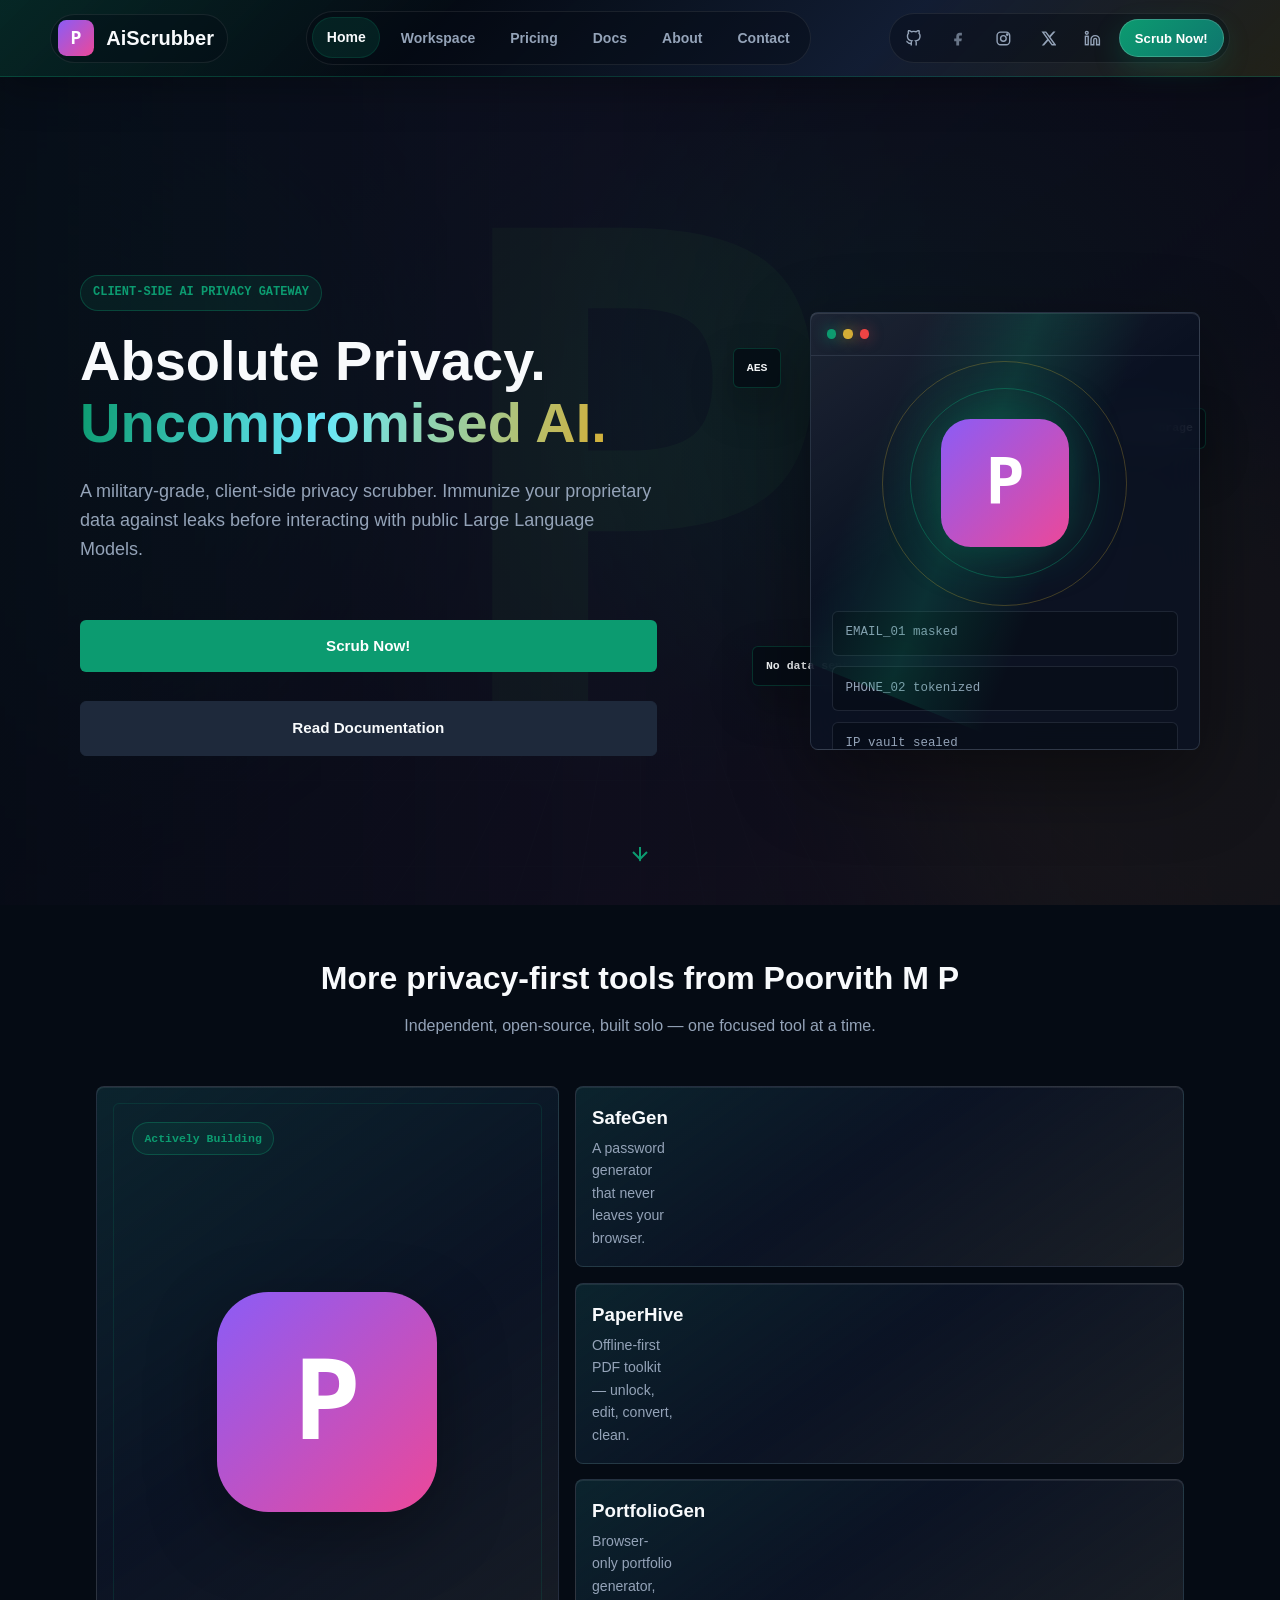
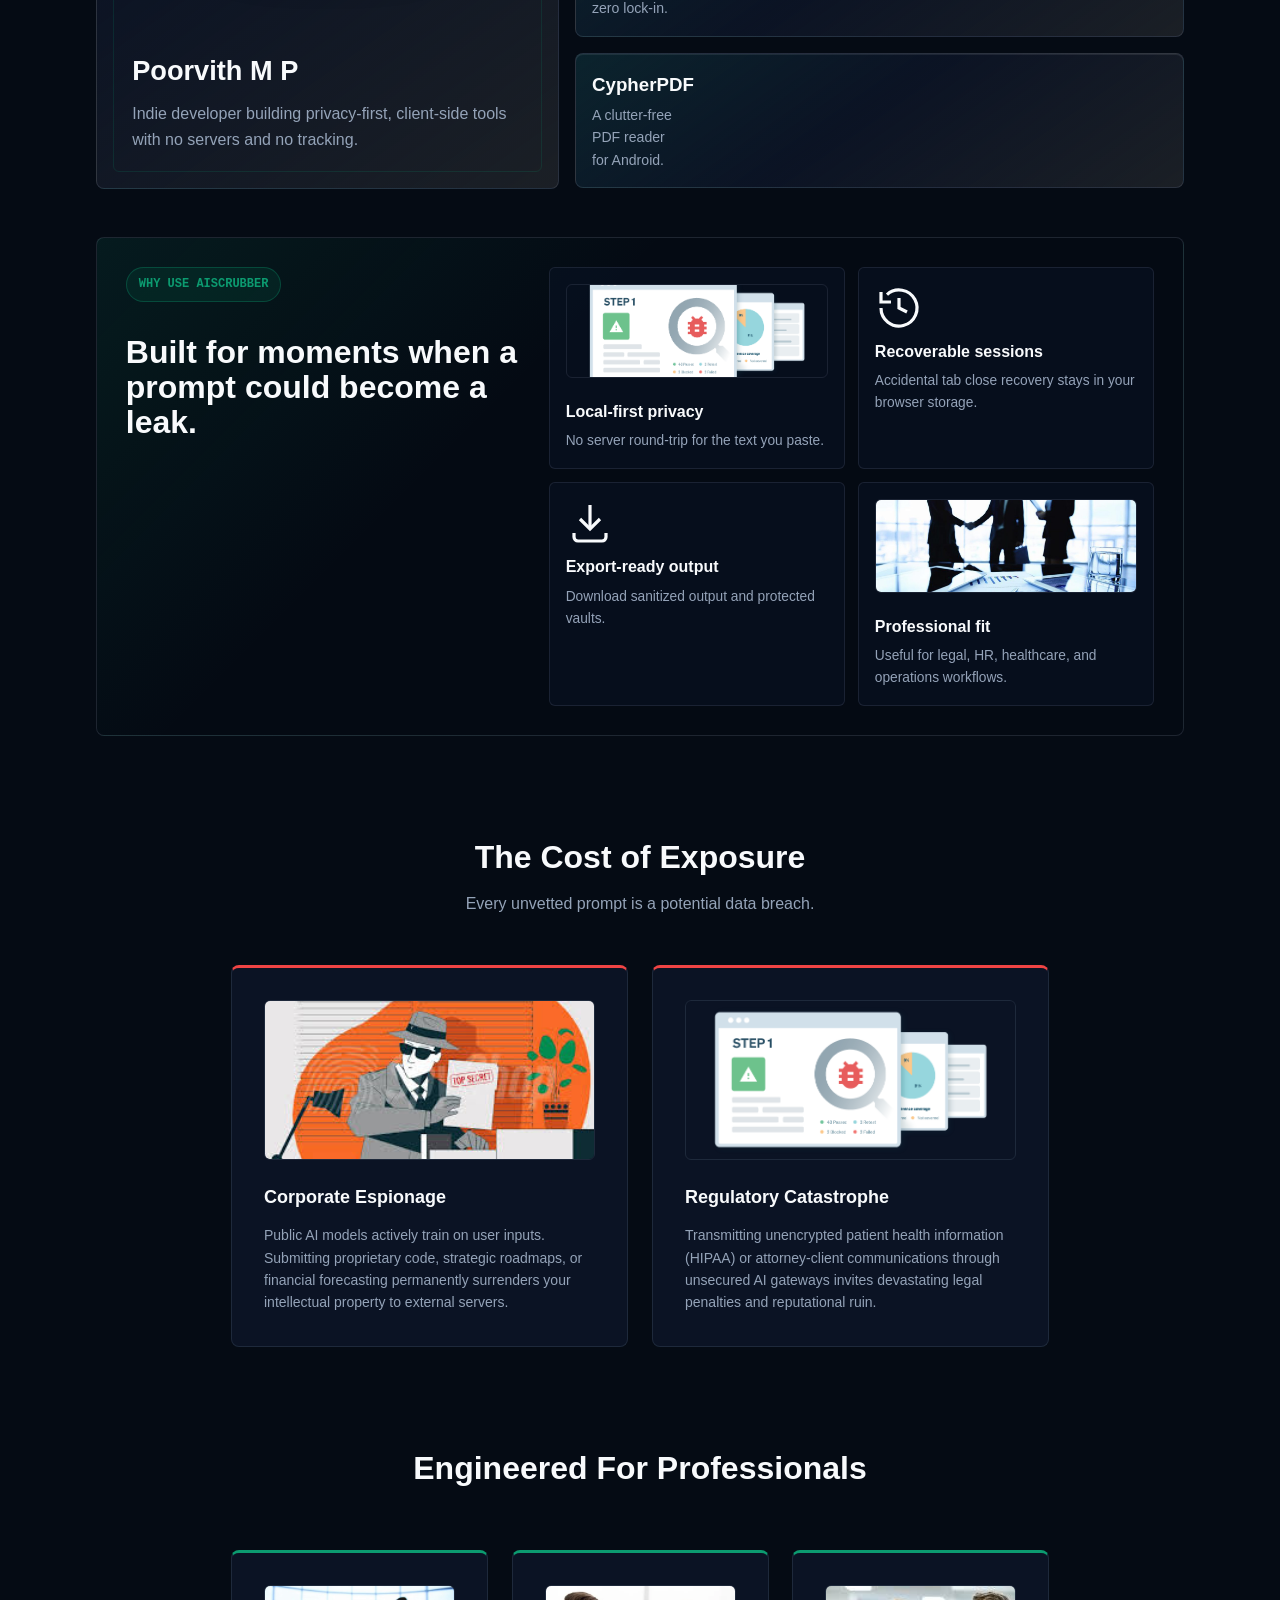
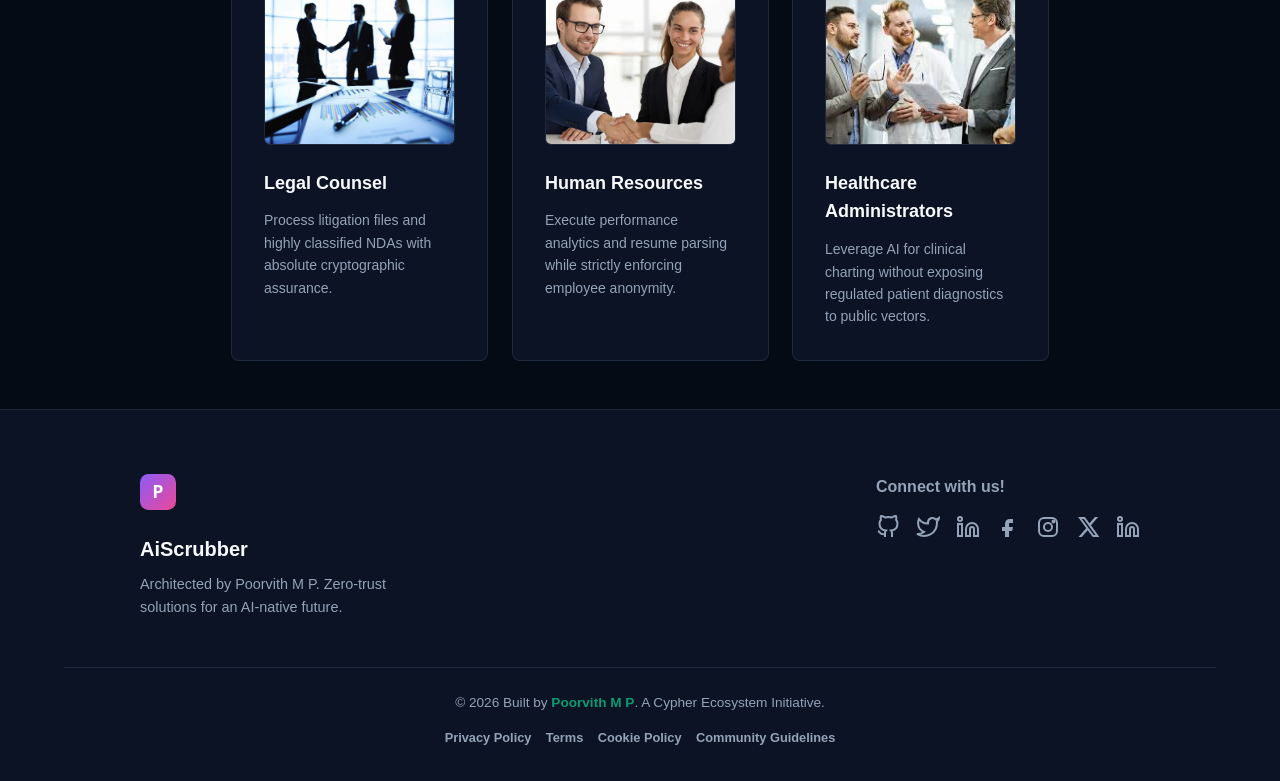
==== commit cbad0f89: "Add files via upload" ====
--- a/index.html
+++ b/index.html
@@ -7,7 +7,7 @@
   Facebook  : https://www.facebook.com/profile.php?id=61588582092141
   Instagram : https://www.instagram.com/prvthmp
   X         : https://x.com/prvthmp
-  LinkedIn  : https://www.linkedin.com/in/prvthmp
+  LinkedIn  : https://www.linkedin.com/in/poorvithmp
 
 -------------------------------------------------------------
 
@@ -24,7 +24,7 @@
 
 -------------------------------------------------------------
   © 2026 Poorvith M P. All rights reserved.
-  A Cypher Ecosystem Initiative.
+  An independent, open-source project.
 =============================================================
 -->
 <!DOCTYPE html>
@@ -34,11 +34,11 @@
     <meta charset="UTF-8" />
     <meta name="author" content="Poorvith M P" />
     <meta name="viewport" content="width=device-width, initial-scale=1.0" />
-    <title>AiScrubber--Cypher Labs</title>
+    <title>AiScrubber — Privacy Toolkit by Poorvith M P</title>
     <meta name="description" content=" Absolute confidentiality for generative AI workflows." />
     <style>@import url('https://fonts.googleapis.com/css2?family=Inter:wght@400;500;600;700;800&family=JetBrains+Mono:wght@400;700&display=swap');</style>
-    <link rel="icon" type="image/svg+xml" href="assets/img/svg/Cypher_Labs- no bg.svg">
-    <link rel="apple-touch-icon" href="assets/img/svg/Cypher_Labs- no bg.svg">
+    <link rel="icon" type="image/svg+xml" href="assets/img/svg/brand-logo.svg">
+    <link rel="apple-touch-icon" href="assets/img/svg/brand-logo.svg">
     <link rel="stylesheet" href="assets/css/style.css">
 </head>
 <body>
@@ -49,14 +49,14 @@
     <div id="modalContainer"></div>
 
     <div id="pageLoader" class="page-loader">
-        <img src="assets/img/Cypher_Labs- no bg.svg" alt="" class="page-loader-logo">
+        <img src="assets/img/brand-logo.svg" alt="" class="page-loader-logo">
         <p>Loading secure page...</p>
     </div>
 
     <nav class="navbar nav-animated" aria-label="Primary navigation">
         <div class="nav-shell">
             <a href="index.html" class="nav-brand" aria-label="AiScrubber home">
-                <img src="assets/img/Cypher_Labs- no bg.svg" alt="Cypher Labs Logo" class="brand-logo" onerror="this.style.display='none';">
+                <img src="assets/img/brand-logo.svg" alt="Poorvith M P logo" class="brand-logo" onerror="this.style.display='none';">
                 <span class="logo-text">AiScrubber</span>
             </a>
             <div class="nav-links">
@@ -77,10 +77,10 @@
                 <a href="https://www.instagram.com/prvthmp" target="_blank" rel="noopener noreferrer" class="nav-social-link" aria-label="Instagram profile" title="Instagram">
                     <svg viewBox="0 0 24 24" stroke="currentColor" stroke-width="2" fill="none"><rect x="3" y="3" width="18" height="18" rx="5"></rect><circle cx="12" cy="12" r="4"></circle><circle cx="17.5" cy="6.5" r="1"></circle></svg>
                 </a>
-                <a href="https://x.com/prvthmp" target="_blank" rel="noopener noreferrer" class="nav-social-link" aria-label="Twitter profile" title="Twitter">
+                <a href="https://x.com/poorvithmp07" target="_blank" rel="noopener noreferrer" class="nav-social-link" aria-label="Twitter profile" title="Twitter">
                     <svg viewBox="0 0 24 24" fill="currentColor"><path d="M18.9 2h3.3l-7.2 8.2L23.4 22h-6.6l-5.1-6.7L5.8 22H2.5l7.7-8.8L2.1 2h6.7l4.7 6.2L18.9 2Zm-1.2 17.9h1.8L7.8 4H5.9l11.8 15.9Z"></path></svg>
                 </a>
-                <a href="https://www.linkedin.com/in/prvthmp" target="_blank" rel="noopener noreferrer" class="nav-social-link" aria-label="LinkedIn profile" title="LinkedIn">
+                <a href="https://www.linkedin.com/in/poorvithmp" target="_blank" rel="noopener noreferrer" class="nav-social-link" aria-label="LinkedIn profile" title="LinkedIn">
                     <svg viewBox="0 0 24 24" stroke="currentColor" stroke-width="2" fill="none"><path d="M16 8a6 6 0 0 1 6 6v7h-4v-7a2 2 0 0 0-2-2 2 2 0 0 0-2 2v7h-4v-7a6 6 0 0 1 6-6z"></path><rect x="2" y="9" width="4" height="12"></rect><circle cx="4" cy="4" r="2"></circle></svg>
                 </a>
                 <a href="scrub.html" class="nav-cta">Scrub Now!</a>
@@ -90,7 +90,7 @@
 
     <header class="hero hero-3d full-bleed-hero">
         <div class="hero-background">
-            <img src="assets/img/Cypher Labs.png" alt="" class="hero-bg-image">
+            <img src="assets/img/brand-logo.svg" alt="" class="hero-bg-image">
             <div class="hero-grid"></div>
             <div class="hero-light light-1"></div>
             <div class="hero-light light-2"></div>
@@ -109,7 +109,7 @@
                 <div class="hero-device">
                     <div class="device-topbar"><span></span><span></span><span></span></div>
                     <div class="device-core">
-                        <img src="assets/img/Cypher_Labs- no bg.svg" alt="" class="hero-emblem" onerror="this.style.display='none';">
+                        <img src="assets/img/brand-logo.svg" alt="" class="hero-emblem" onerror="this.style.display='none';">
                         <div class="scan-ring ring-1"></div>
                         <div class="scan-ring ring-2"></div>
                     </div>
@@ -131,38 +131,30 @@
 
     <section class="page-section ecosystem-section ecosystem-showcase" id="ecosystem">
         <div class="section-header reveal">
-            <h2>We are Building the Cypher Ecosystem....</h2>
-            <p>It's under development, Contact for contribution  </p>
+            <h2>More privacy-first tools from Poorvith M P</h2>
+            <p>Independent, open-source, built solo — one focused tool at a time.</p>
         </div>
         <div class="ecosystem-console">
-            <a href="#" class="ecosystem-feature flip-in">
-                <span class="ecosystem-status">In Development</span>
-                <img src="assets/img/Cypher-removebg no bg.png" alt="Cypher logo">
-                <div>
-                    <h3>Cypher</h3>
-                    <p>One privacy-first product family, built around focused work, clean operations, and safer AI usage.</p>
+            <a href="https://github.com/prvthmpcypher" class="ecosystem-feature flip-in" target="_blank" rel="noopener">
+                <span class="ecosystem-status">Actively Building</span>
+                <img src="assets/img/brand-logo.svg" alt="Poorvith M P logo">
+                <div>
+                    <h3>Poorvith M P</h3>
+                    <p>Indie developer building privacy-first, client-side tools with no servers and no tracking.</p>
                 </div>
             </a>
             <div class="ecosystem-stack">
-                <a href="#" class="ecosystem-card flip-in">
-                    <img src="assets/img/Cypher Focus- No bg.png" alt="Cypher Focus app logo">
-                    <div><h3>Cypher Focus</h3><p>Plan deep work and reduce context switching.</p></div>
-                </a>
-                <a href="#" class="ecosystem-card flip-in">
-                    <img src="assets/img/Cypher_Mail- no bg.png" alt="Cypher Mail app logo">
-                    <div><h3>Cypher Mail</h3><p>Secure messaging concepts for private workflows.</p></div>
-                </a>
-                <a href="#" class="ecosystem-card flip-in">
-                    <img src="assets/img/Cypher_Invoice_Generator No bg.png" alt="Cypher Invoice Generator app logo">
-                    <div><h3>Invoice Generator</h3><p>Create clean invoices with Cypher tooling.</p></div>
-                </a>
-                <a href="#" class="ecosystem-card flip-in">
-                    <img src="assets/img/Cypher_Porfolio_Generator-no bg.png" alt="Cypher Portfolio Generator app logo">
-                    <div><h3>Portfolio Generator</h3><p>Shape polished portfolio pages quickly.</p></div>
-                </a>
-                <a href="#" class="ecosystem-card flip-in">
-                    <img src="assets/img/Cypher_Labs- no bg.png" alt="Cypher Labs logo">
-                    <div><h3>Cypher Labs</h3><p>The studio layer connecting the product suite.</p></div>
+                <a href="https://github.com/prvthmpcypher/safegen" class="ecosystem-card flip-in" target="_blank" rel="noopener">
+                    <div><h3>SafeGen</h3><p>A password generator that never leaves your browser.</p></div>
+                </a>
+                <a href="https://github.com/prvthmpcypher/paperhive" class="ecosystem-card flip-in" target="_blank" rel="noopener">
+                    <div><h3>PaperHive</h3><p>Offline-first PDF toolkit — unlock, edit, convert, clean.</p></div>
+                </a>
+                <a href="https://github.com/prvthmpcypher/portfoliogen" class="ecosystem-card flip-in" target="_blank" rel="noopener">
+                    <div><h3>PortfolioGen</h3><p>Browser-only portfolio generator, zero lock-in.</p></div>
+                </a>
+                <a href="https://github.com/prvthmpcypher/cypherpdf" class="ecosystem-card flip-in" target="_blank" rel="noopener">
+                    <div><h3>CypherPDF</h3><p>A clutter-free PDF reader for Android.</p></div>
                 </a>
             </div>
         </div>
@@ -178,12 +170,12 @@
                     <span>No server round-trip for the text you paste.</span>
                 </div>
                 <div>
-                    <img src="assets/img/Cypher Focus- No bg.png" alt="Recovery workflow visual">
+                    <svg viewBox="0 0 24 24" width="48" height="48" stroke="currentColor" stroke-width="1.6" fill="none"><path d="M3 12a9 9 0 1 0 3-6.7"/><polyline points="3 4 3 9 8 9"/><path d="M12 7v5l4 2"/></svg>
                     <strong>Recoverable sessions</strong>
                     <span>Accidental tab close recovery stays in your browser storage.</span>
                 </div>
                 <div>
-                    <img src="assets/img/Cypher_Invoice_Generator No bg.png" alt="Export document visual">
+                    <svg viewBox="0 0 24 24" width="48" height="48" stroke="currentColor" stroke-width="1.6" fill="none"><path d="M12 3v12"/><polyline points="7 10 12 15 17 10"/><path d="M4 17v2a2 2 0 0 0 2 2h12a2 2 0 0 0 2-2v-2"/></svg>
                     <strong>Export-ready output</strong>
                     <span>Download sanitized output and protected vaults.</span>
                 </div>
@@ -250,21 +242,21 @@
     <footer>
         <div class="footer-grid">
             <div class="footer-brand">
-                <img src="assets/img/Cypher_Labs- no bg.svg" alt="Cypher Labs Logo" class="brand-logo" onerror="this.style.display='none';">
+                <img src="assets/img/brand-logo.svg" alt="Poorvith M P logo" class="brand-logo" onerror="this.style.display='none';">
                 <h3>AiScrubber</h3>
-                <p>Architected by Cypher Labs. Zero-trust solutions for an AI-native future.</p>
+                <p>Architected by Poorvith M P. Zero-trust solutions for an AI-native future.</p>
             </div>
             <div class="footer-socials">
                 <h4>Connect with us!</h4>
                 <div class="social-icons">
                     <a href="https://github.com/prvthmpcypher" target="_blank" aria-label="GitHub"><svg viewBox="0 0 24 24" stroke="currentColor" stroke-width="2" fill="none"><path d="M9 19c-5 1.5-5-2.5-7-3m14 6v-3.87a3.37 3.37 0 0 0-.94-2.61c3.14-.35 6.44-1.54 6.44-7A5.44 5.44 0 0 0 20 4.77 5.07 5.07 0 0 0 19.91 1S18.73.65 16 2.48a13.38 13.38 0 0 0-7 0C6.27.65 5.09 1 5.09 1A5.07 5.07 0 0 0 5 4.77a5.44 5.44 0 0 0-1.5 3.78c0 5.42 3.3 6.61 6.44 7A3.37 3.37 0 0 0 9 18.13V22"></path></svg></a>
-                    <a href="https://x.com/prvthmp" target="_blank" aria-label="Twitter"><svg viewBox="0 0 24 24" stroke="currentColor" stroke-width="2" fill="none"><path d="M23 3a10.9 10.9 0 0 1-3.14 1.53 4.48 4.48 0 0 0-7.86 3v1A10.66 10.66 0 0 1 3 4s-4 9 5 13a11.64 11.64 0 0 1-7 2c9 5 20 0 20-11.5a4.5 4.5 0 0 0-.08-.83A7.72 7.72 0 0 0 23 3z"></path></svg></a>
-                    <a href="https://www.linkedin.com/in/prvthmp" target="_blank" aria-label="LinkedIn"><svg viewBox="0 0 24 24" stroke="currentColor" stroke-width="2" fill="none"><path d="M16 8a6 6 0 0 1 6 6v7h-4v-7a2 2 0 0 0-2-2 2 2 0 0 0-2 2v7h-4v-7a6 6 0 0 1 6-6z"></path><rect x="2" y="9" width="4" height="12"></rect><circle cx="4" cy="4" r="2"></circle></svg></a>
+                    <a href="https://x.com/poorvithmp07" target="_blank" aria-label="Twitter"><svg viewBox="0 0 24 24" stroke="currentColor" stroke-width="2" fill="none"><path d="M23 3a10.9 10.9 0 0 1-3.14 1.53 4.48 4.48 0 0 0-7.86 3v1A10.66 10.66 0 0 1 3 4s-4 9 5 13a11.64 11.64 0 0 1-7 2c9 5 20 0 20-11.5a4.5 4.5 0 0 0-.08-.83A7.72 7.72 0 0 0 23 3z"></path></svg></a>
+                    <a href="https://www.linkedin.com/in/poorvithmp" target="_blank" aria-label="LinkedIn"><svg viewBox="0 0 24 24" stroke="currentColor" stroke-width="2" fill="none"><path d="M16 8a6 6 0 0 1 6 6v7h-4v-7a2 2 0 0 0-2-2 2 2 0 0 0-2 2v7h-4v-7a6 6 0 0 1 6-6z"></path><rect x="2" y="9" width="4" height="12"></rect><circle cx="4" cy="4" r="2"></circle></svg></a>
                 </div>
             </div>
         </div>
         <div class="footer-bottom">
-            <p>&copy; 2026 Built by Poorvith M P. A Cypher Ecosystem Initiative.</p>
+            <p>&copy; 2026 Built by Poorvith M P. An independent, open-source project.</p>
         </div>
     </footer>
     <script src="assets/js/app.js"></script>
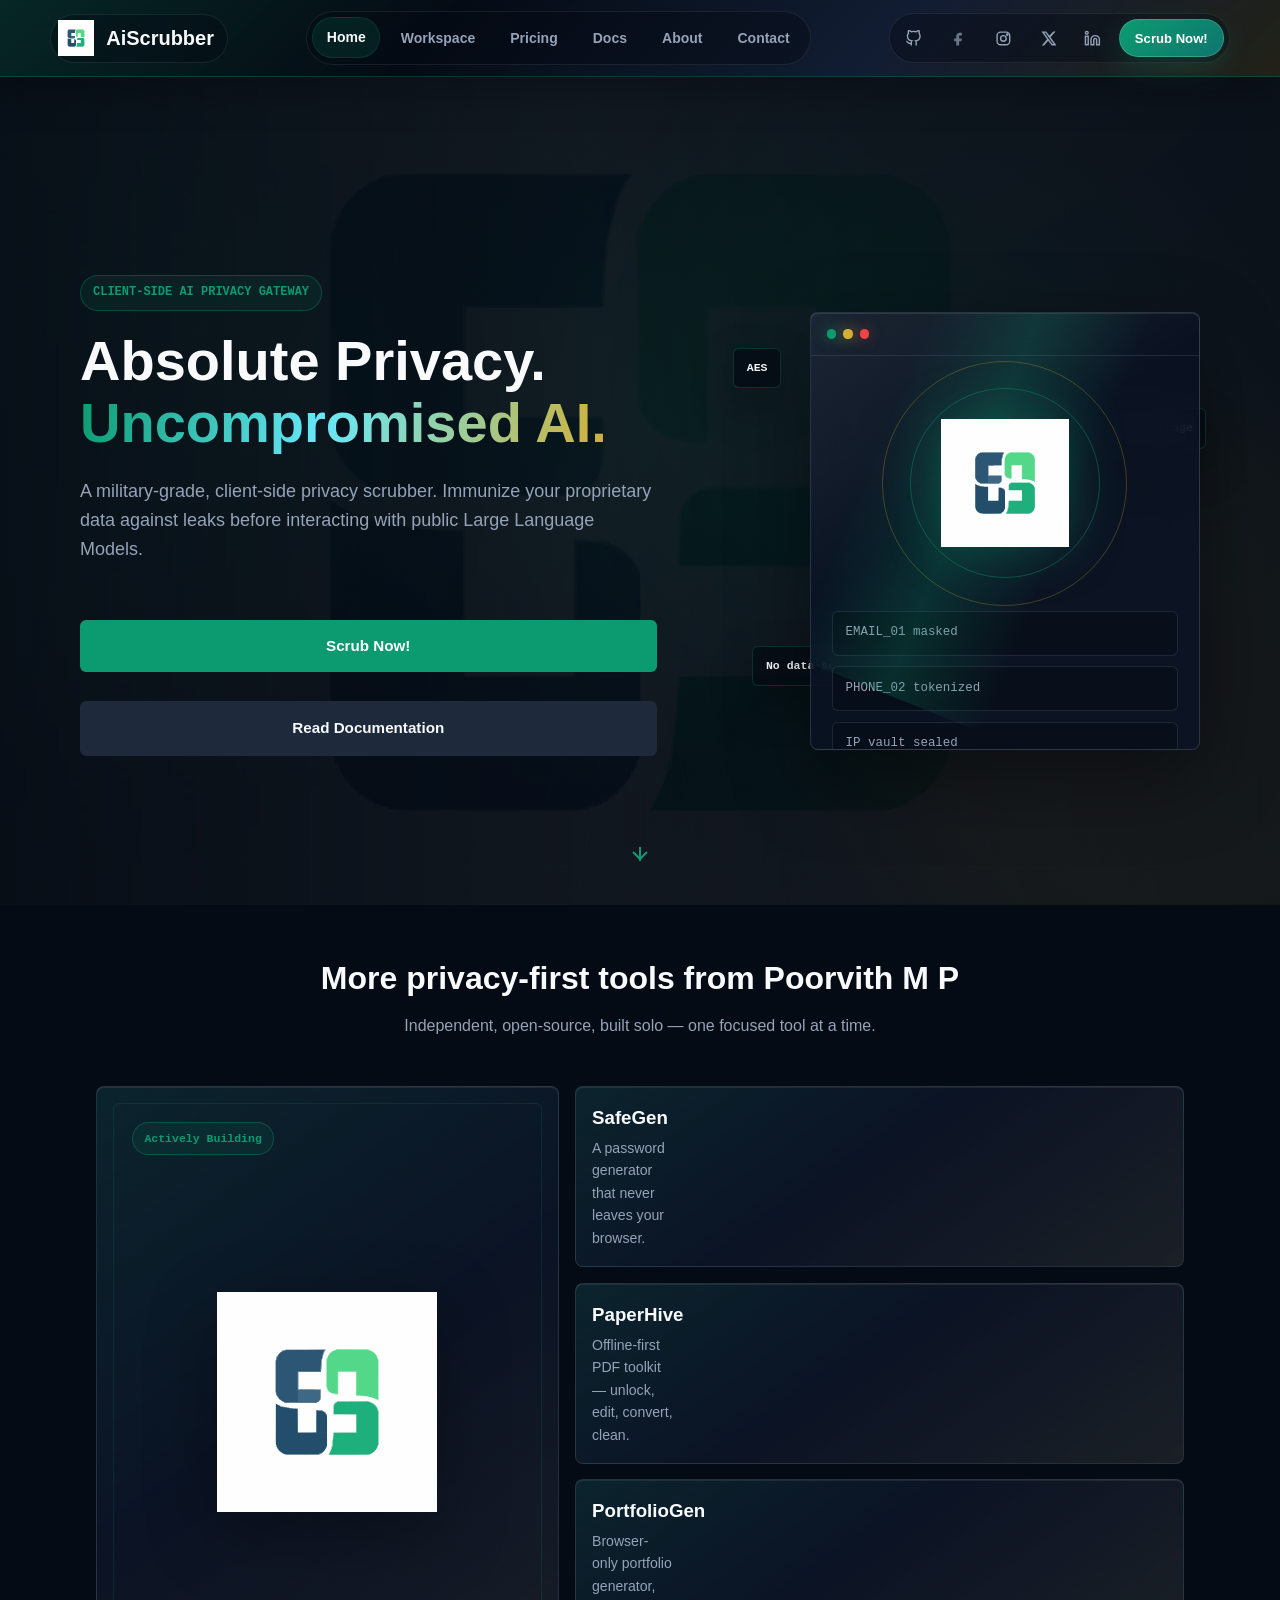
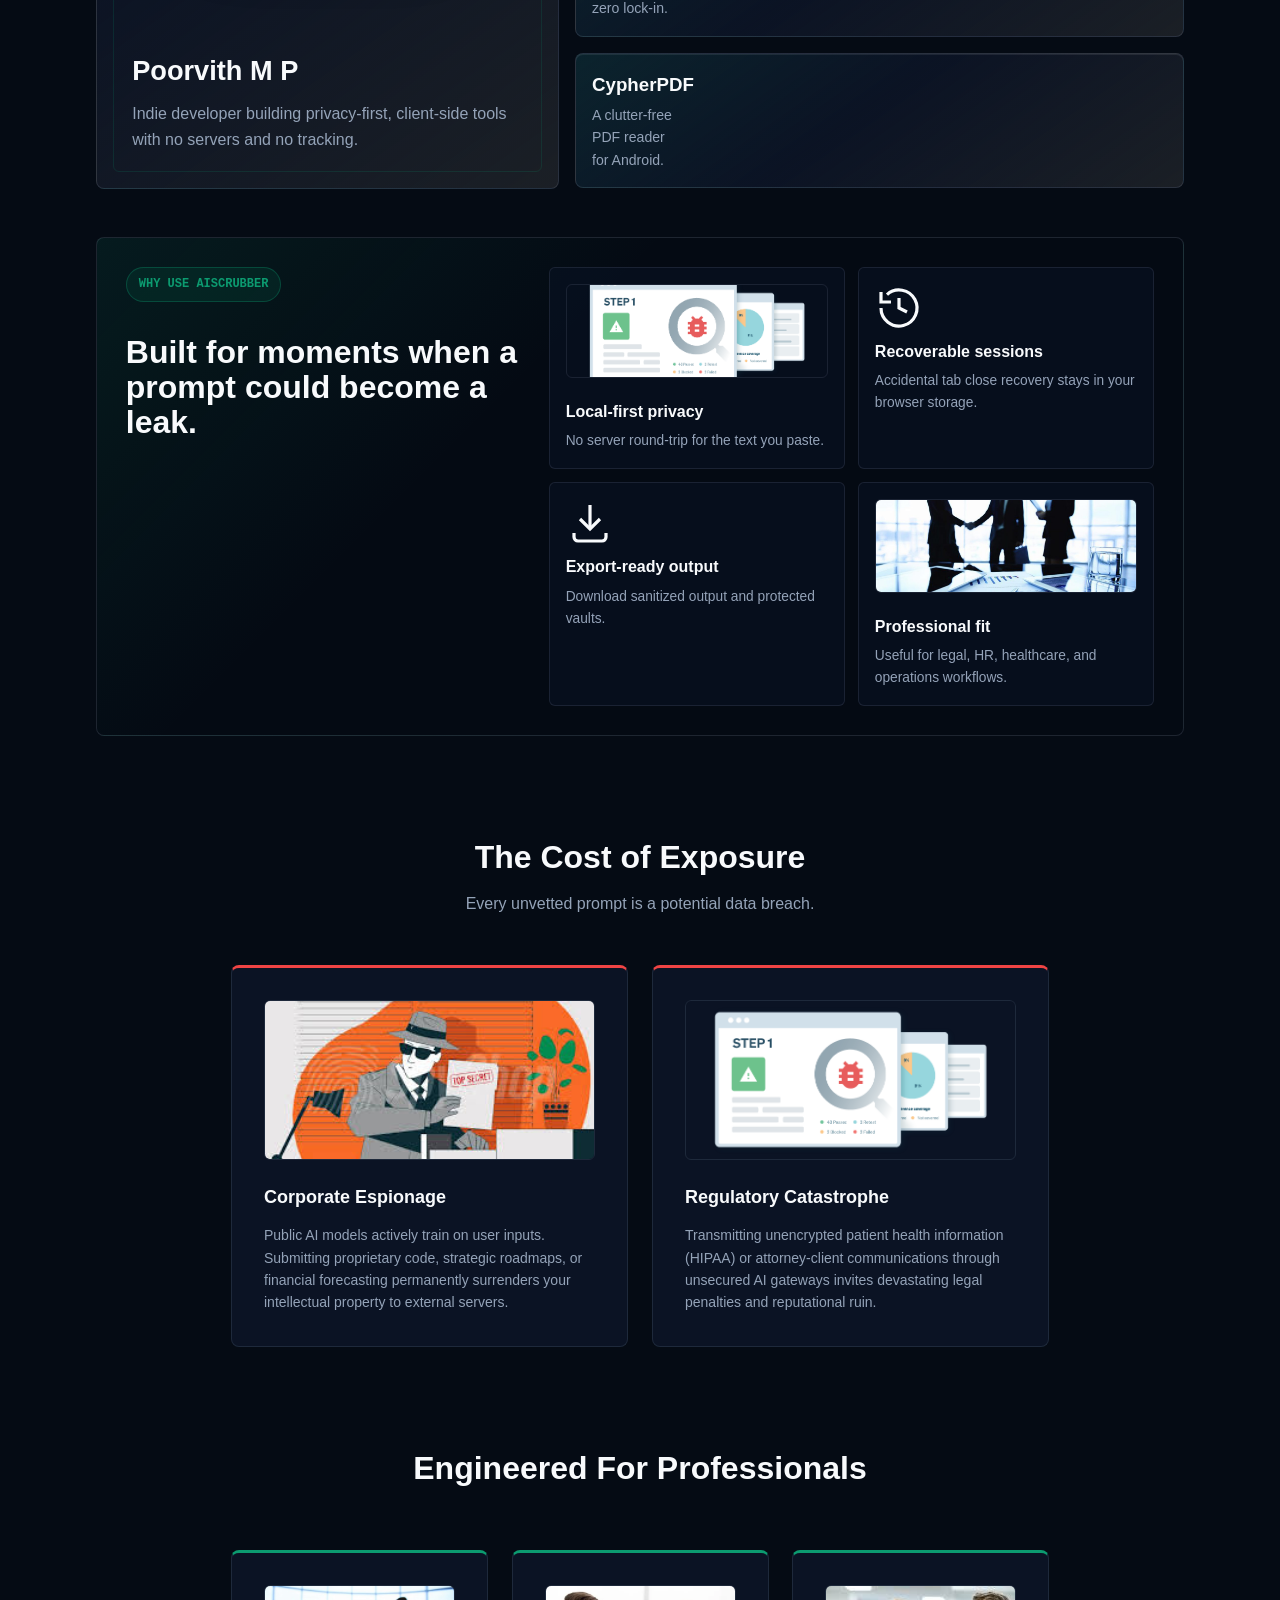
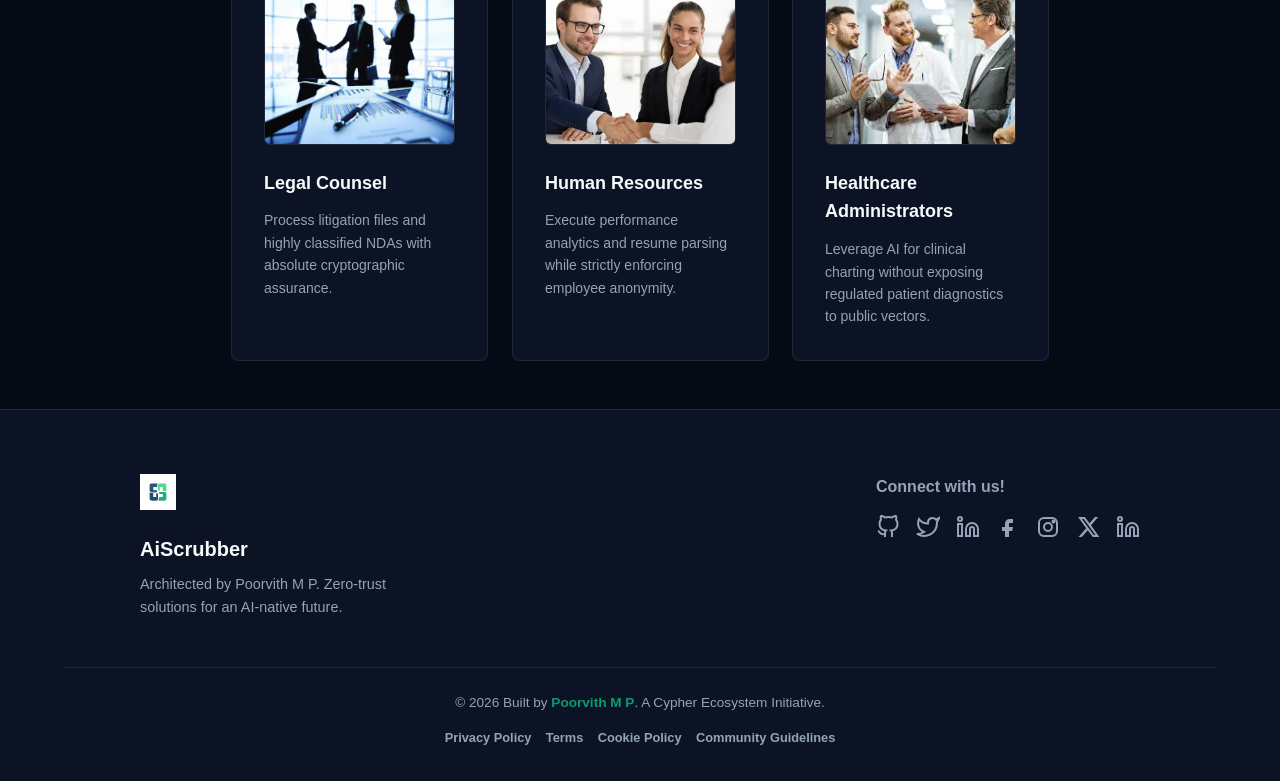
==== commit 8898dcc7: "Update print statement from 'Hello' to 'Goodbye'" ====
--- a/index.html
+++ b/index.html
@@ -1,32 +1,4 @@
-<!--
-=============================================================
-  AISCRUBBER — A CYPHER ECOSYSTEM INITIATIVE
-  Built by Poorvith M P (@prvthmp)
-=============================================================
-
-  Facebook  : https://www.facebook.com/profile.php?id=61588582092141
-  Instagram : https://www.instagram.com/prvthmp
-  X         : https://x.com/prvthmp
-  LinkedIn  : https://www.linkedin.com/in/poorvithmp
-
--------------------------------------------------------------
-
-  This is my first web application, built while learning
-  web development by solving real-world problems with code.
-
-  AiScrubber is part of a larger personal vision called
-  Cypher — a privacy-first product ecosystem I am slowly
-  and seriously working towards.
-
-  If you are reading this source code — hello. I built
-  this from scratch, learned as I went, and shipped it
-  anyway. That is the whole point.
-
--------------------------------------------------------------
-  © 2026 Poorvith M P. All rights reserved.
-  An independent, open-source project.
-=============================================================
--->
+
 <!DOCTYPE html>
 
 <html lang="en" class="dark">
@@ -37,8 +9,8 @@
     <title>AiScrubber — Privacy Toolkit by Poorvith M P</title>
     <meta name="description" content=" Absolute confidentiality for generative AI workflows." />
     <style>@import url('https://fonts.googleapis.com/css2?family=Inter:wght@400;500;600;700;800&family=JetBrains+Mono:wght@400;700&display=swap');</style>
-    <link rel="icon" type="image/svg+xml" href="assets/img/svg/brand-logo.svg">
-    <link rel="apple-touch-icon" href="assets/img/svg/brand-logo.svg">
+    <link rel="icon" type="image/svg+xml" href="assets/img/svg/aiscrubber-logo.svg">
+    <link rel="apple-touch-icon" href="assets/img/svg/aiscrubber-logo.svg">
     <link rel="stylesheet" href="assets/css/style.css">
 </head>
 <body>
@@ -49,14 +21,14 @@
     <div id="modalContainer"></div>
 
     <div id="pageLoader" class="page-loader">
-        <img src="assets/img/brand-logo.svg" alt="" class="page-loader-logo">
+        <img src="assets/img/aiscrubber-logo.svg" alt="" class="page-loader-logo">
         <p>Loading secure page...</p>
     </div>
 
     <nav class="navbar nav-animated" aria-label="Primary navigation">
         <div class="nav-shell">
             <a href="index.html" class="nav-brand" aria-label="AiScrubber home">
-                <img src="assets/img/brand-logo.svg" alt="Poorvith M P logo" class="brand-logo" onerror="this.style.display='none';">
+                <img src="assets/img/aiscrubber-logo.svg" alt="Poorvith M P logo" class="brand-logo" onerror="this.style.display='none';">
                 <span class="logo-text">AiScrubber</span>
             </a>
             <div class="nav-links">
@@ -90,7 +62,7 @@
 
     <header class="hero hero-3d full-bleed-hero">
         <div class="hero-background">
-            <img src="assets/img/brand-logo.svg" alt="" class="hero-bg-image">
+            <img src="assets/img/aiscrubber-logo.svg" alt="" class="hero-bg-image">
             <div class="hero-grid"></div>
             <div class="hero-light light-1"></div>
             <div class="hero-light light-2"></div>
@@ -109,7 +81,7 @@
                 <div class="hero-device">
                     <div class="device-topbar"><span></span><span></span><span></span></div>
                     <div class="device-core">
-                        <img src="assets/img/brand-logo.svg" alt="" class="hero-emblem" onerror="this.style.display='none';">
+                        <img src="assets/img/aiscrubber-logo.svg" alt="" class="hero-emblem" onerror="this.style.display='none';">
                         <div class="scan-ring ring-1"></div>
                         <div class="scan-ring ring-2"></div>
                     </div>
@@ -137,7 +109,7 @@
         <div class="ecosystem-console">
             <a href="https://github.com/prvthmpcypher" class="ecosystem-feature flip-in" target="_blank" rel="noopener">
                 <span class="ecosystem-status">Actively Building</span>
-                <img src="assets/img/brand-logo.svg" alt="Poorvith M P logo">
+                <img src="assets/img/aiscrubber-logo.svg" alt="Poorvith M P logo">
                 <div>
                     <h3>Poorvith M P</h3>
                     <p>Indie developer building privacy-first, client-side tools with no servers and no tracking.</p>
@@ -242,7 +214,7 @@
     <footer>
         <div class="footer-grid">
             <div class="footer-brand">
-                <img src="assets/img/brand-logo.svg" alt="Poorvith M P logo" class="brand-logo" onerror="this.style.display='none';">
+                <img src="assets/img/aiscrubber-logo.svg" alt="Poorvith M P logo" class="brand-logo" onerror="this.style.display='none';">
                 <h3>AiScrubber</h3>
                 <p>Architected by Poorvith M P. Zero-trust solutions for an AI-native future.</p>
             </div>
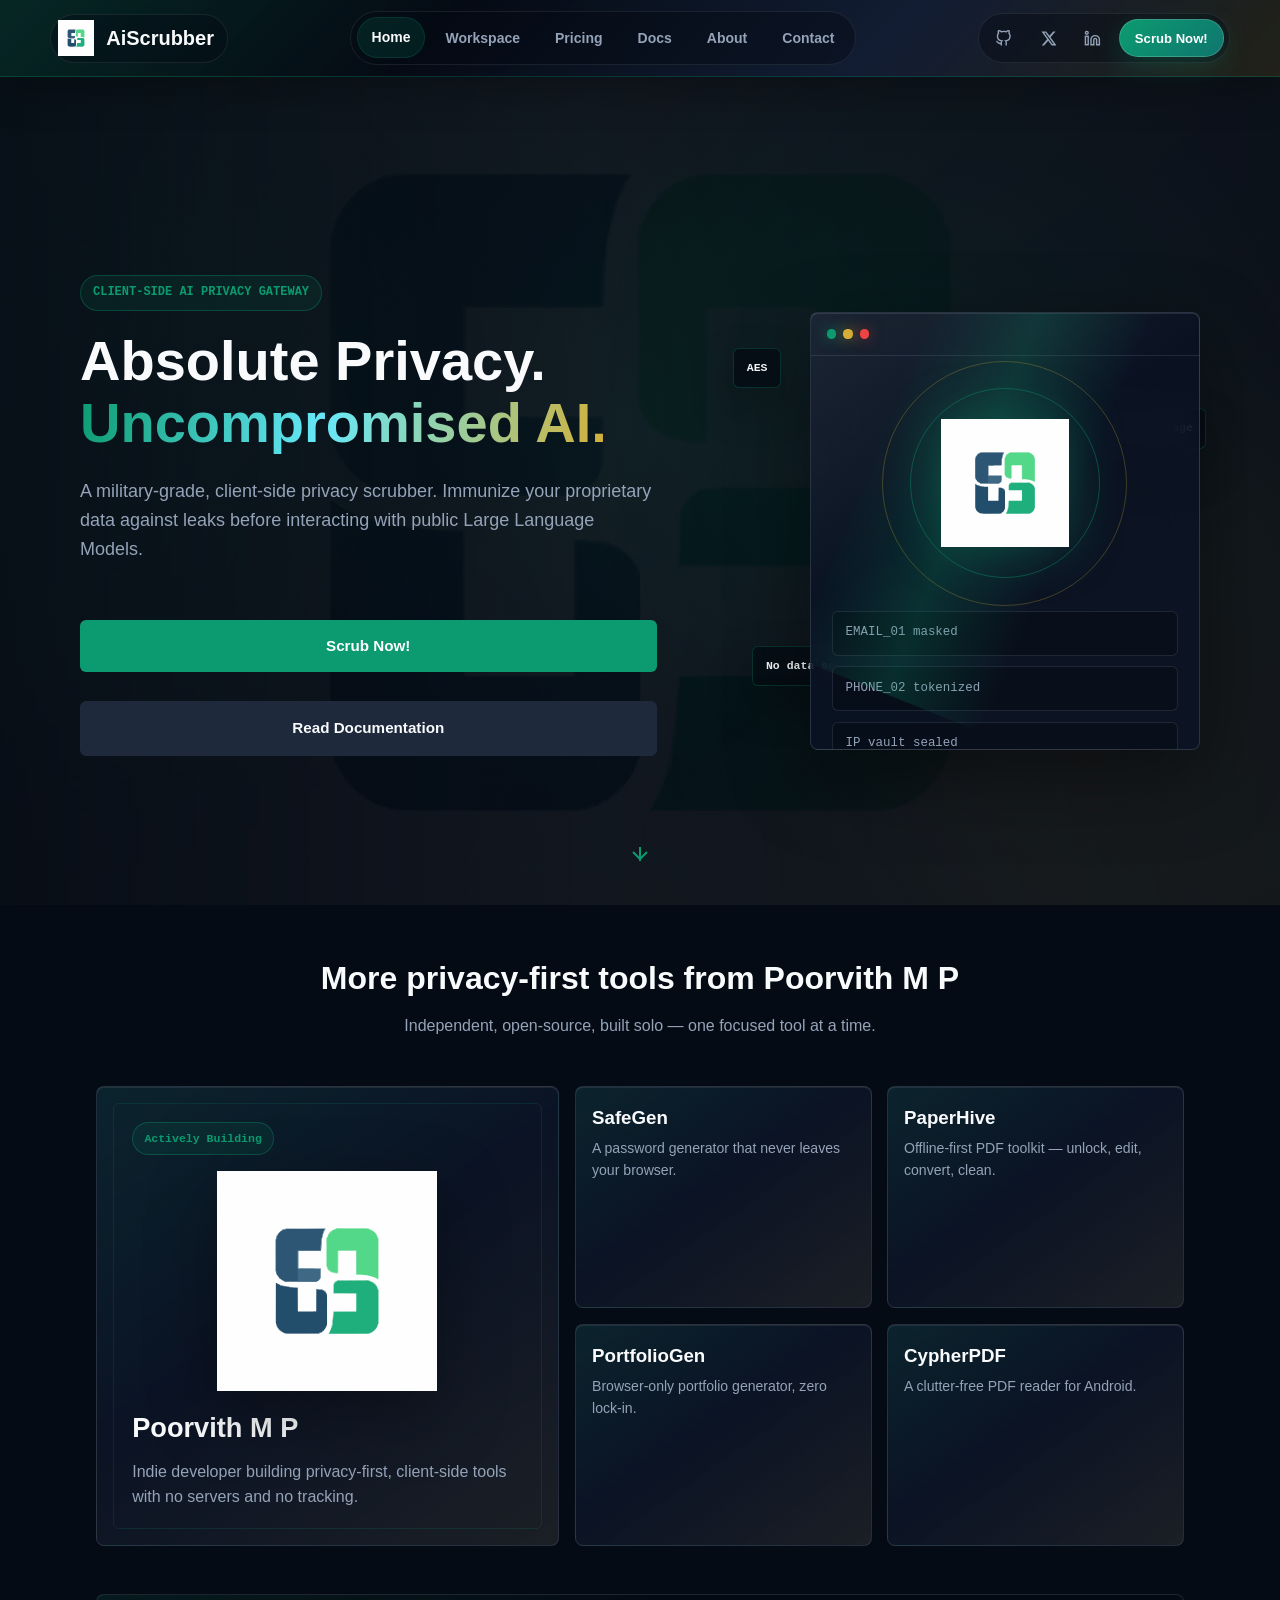
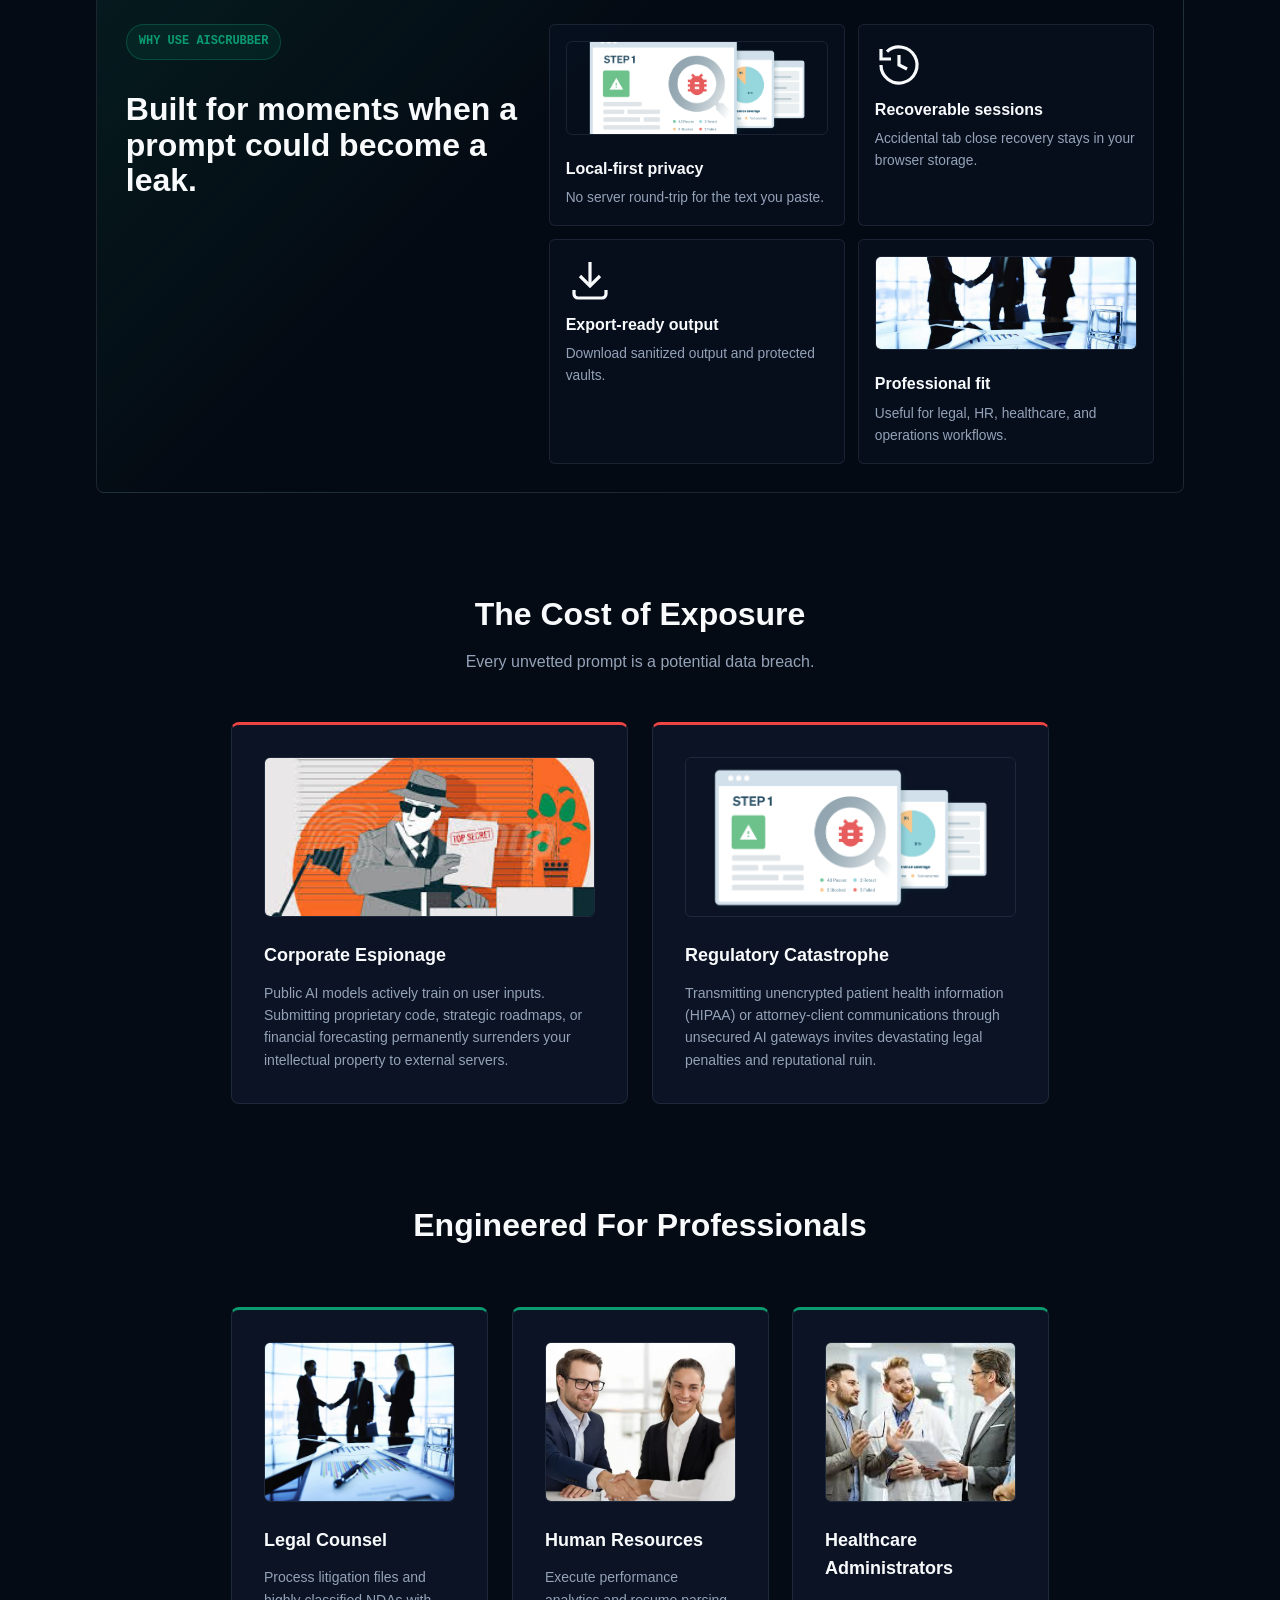
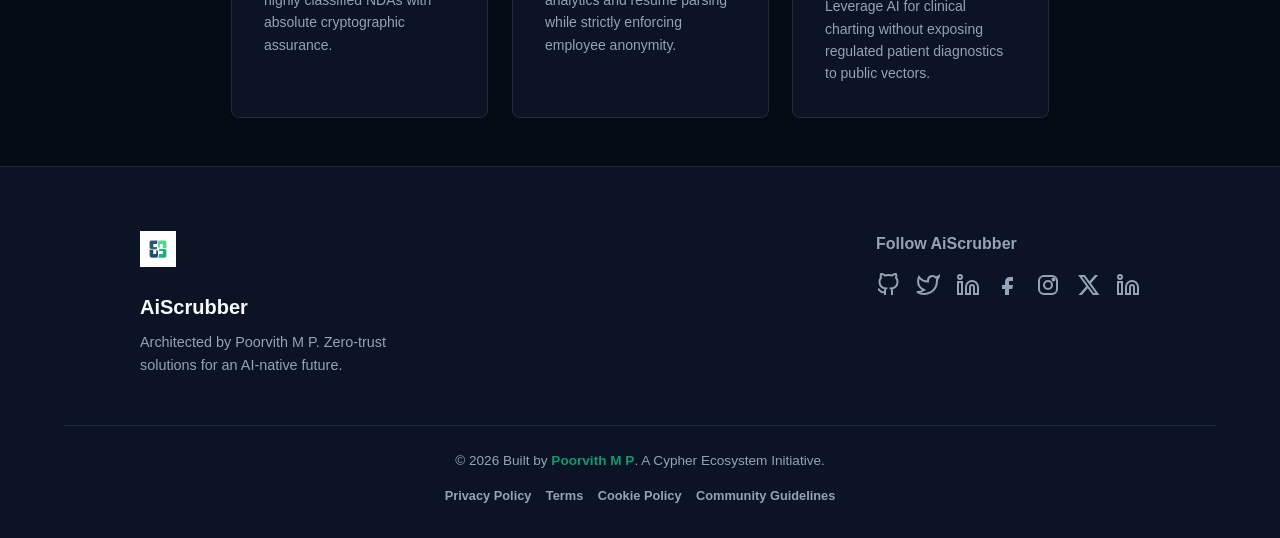
==== commit d3bca704: "Updated Social Links and brand links" ====
--- a/index.html
+++ b/index.html
@@ -43,13 +43,7 @@
                 <a href="https://github.com/prvthmpcypher" target="_blank" rel="noopener noreferrer" class="nav-social-link" aria-label="GitHub profile" title="GitHub">
                     <svg viewBox="0 0 24 24" stroke="currentColor" stroke-width="2" fill="none"><path d="M9 19c-5 1.5-5-2.5-7-3m14 6v-3.87a3.37 3.37 0 0 0-.94-2.61c3.14-.35 6.44-1.54 6.44-7A5.44 5.44 0 0 0 20 4.77 5.07 5.07 0 0 0 19.91 1S18.73.65 16 2.48a13.38 13.38 0 0 0-7 0C6.27.65 5.09 1 5.09 1A5.07 5.07 0 0 0 5 4.77a5.44 5.44 0 0 0-1.5 3.78c0 5.42 3.3 6.61 6.44 7A3.37 3.37 0 0 0 9 18.13V22"></path></svg>
                 </a>
-                <a href="javascript:void(0)" rel="noopener noreferrer" class="nav-social-link" aria-label="Facebook username prvthmp (blocked)" title="Facebook @prvthmp" style="cursor: not-allowed; opacity: 0.68;">
-                    <svg viewBox="0 0 24 24" fill="currentColor"><path d="M14 8h3V4h-3c-3.1 0-5 1.9-5 5v3H6v4h3v6h4v-6h3.2l.8-4h-4V9c0-.7.3-1 1-1Z"></path></svg>
-                </a>
-                <a href="https://www.instagram.com/prvthmp" target="_blank" rel="noopener noreferrer" class="nav-social-link" aria-label="Instagram profile" title="Instagram">
-                    <svg viewBox="0 0 24 24" stroke="currentColor" stroke-width="2" fill="none"><rect x="3" y="3" width="18" height="18" rx="5"></rect><circle cx="12" cy="12" r="4"></circle><circle cx="17.5" cy="6.5" r="1"></circle></svg>
-                </a>
-                <a href="https://x.com/poorvithmp07" target="_blank" rel="noopener noreferrer" class="nav-social-link" aria-label="Twitter profile" title="Twitter">
+                <a href="https://x.com/poorvithmp07" target="_blank" rel="noopener noreferrer" class="nav-social-link" aria-label="X profile" title="X">
                     <svg viewBox="0 0 24 24" fill="currentColor"><path d="M18.9 2h3.3l-7.2 8.2L23.4 22h-6.6l-5.1-6.7L5.8 22H2.5l7.7-8.8L2.1 2h6.7l4.7 6.2L18.9 2Zm-1.2 17.9h1.8L7.8 4H5.9l11.8 15.9Z"></path></svg>
                 </a>
                 <a href="https://www.linkedin.com/in/poorvithmp" target="_blank" rel="noopener noreferrer" class="nav-social-link" aria-label="LinkedIn profile" title="LinkedIn">
@@ -219,10 +213,10 @@
                 <p>Architected by Poorvith M P. Zero-trust solutions for an AI-native future.</p>
             </div>
             <div class="footer-socials">
-                <h4>Connect with us!</h4>
+                <h4>Follow AiScrubber</h4>
                 <div class="social-icons">
                     <a href="https://github.com/prvthmpcypher" target="_blank" aria-label="GitHub"><svg viewBox="0 0 24 24" stroke="currentColor" stroke-width="2" fill="none"><path d="M9 19c-5 1.5-5-2.5-7-3m14 6v-3.87a3.37 3.37 0 0 0-.94-2.61c3.14-.35 6.44-1.54 6.44-7A5.44 5.44 0 0 0 20 4.77 5.07 5.07 0 0 0 19.91 1S18.73.65 16 2.48a13.38 13.38 0 0 0-7 0C6.27.65 5.09 1 5.09 1A5.07 5.07 0 0 0 5 4.77a5.44 5.44 0 0 0-1.5 3.78c0 5.42 3.3 6.61 6.44 7A3.37 3.37 0 0 0 9 18.13V22"></path></svg></a>
-                    <a href="https://x.com/poorvithmp07" target="_blank" aria-label="Twitter"><svg viewBox="0 0 24 24" stroke="currentColor" stroke-width="2" fill="none"><path d="M23 3a10.9 10.9 0 0 1-3.14 1.53 4.48 4.48 0 0 0-7.86 3v1A10.66 10.66 0 0 1 3 4s-4 9 5 13a11.64 11.64 0 0 1-7 2c9 5 20 0 20-11.5a4.5 4.5 0 0 0-.08-.83A7.72 7.72 0 0 0 23 3z"></path></svg></a>
+                    <a href="https://x.com/poorvithmp07" target="_blank" aria-label="X"><svg viewBox="0 0 24 24" stroke="currentColor" stroke-width="2" fill="none"><path d="M23 3a10.9 10.9 0 0 1-3.14 1.53 4.48 4.48 0 0 0-7.86 3v1A10.66 10.66 0 0 1 3 4s-4 9 5 13a11.64 11.64 0 0 1-7 2c9 5 20 0 20-11.5a4.5 4.5 0 0 0-.08-.83A7.72 7.72 0 0 0 23 3z"></path></svg></a>
                     <a href="https://www.linkedin.com/in/poorvithmp" target="_blank" aria-label="LinkedIn"><svg viewBox="0 0 24 24" stroke="currentColor" stroke-width="2" fill="none"><path d="M16 8a6 6 0 0 1 6 6v7h-4v-7a2 2 0 0 0-2-2 2 2 0 0 0-2 2v7h-4v-7a6 6 0 0 1 6-6z"></path><rect x="2" y="9" width="4" height="12"></rect><circle cx="4" cy="4" r="2"></circle></svg></a>
                 </div>
             </div>
--- a/assets/css/style.css
+++ b/assets/css/style.css
@@ -1,34 +1,4 @@
-﻿/*
-=============================================================
-  AISCRUBBER — A CYPHER ECOSYSTEM INITIATIVE
-  Built by Poorvith M P (@prvthmp)
-=============================================================
-
-  Facebook  : https://www.facebook.com/profile.php?id=61588582092141
-  Instagram : https://www.instagram.com/prvthmp
-  X         : https://x.com/prvthmp
-  LinkedIn  : https://www.linkedin.com/in/prvthmp
-
--------------------------------------------------------------
-
-  This is my first web application, built while learning
-  web development by solving real-world problems with code.
-
-  AiScrubber is part of a larger personal vision called
-  Cypher — a privacy-first product ecosystem I am slowly
-  and seriously working towards.
-
-  If you are reading this source code — hello. I built
-  this from scratch, learned as I went, and shipped it
-  anyway. That is the whole point.
-
--------------------------------------------------------------
-  © 2026 Poorvith M P. All rights reserved.
-  A Cypher Ecosystem Initiative.
-=============================================================
-*/
-
-/* â”€â”€â”€ Base Cypher Tokens â”€â”€â”€â”€â”€â”€â”€â”€â”€â”€â”€â”€â”€â”€â”€â”€â”€â”€â”€â”€â”€â”€â”€â”€â”€â”€â”€â”€â”€ */
+﻿/* â”€â”€â”€ Base Cypher Tokens â”€â”€â”€â”€â”€â”€â”€â”€â”€â”€â”€â”€â”€â”€â”€â”€â”€â”€â”€â”€â”€â”€â”€â”€â”€â”€â”€â”€â”€ */
 :root {
   --cypher-font-sans: 'Inter', sans-serif;
   --cypher-font-mono: 'JetBrains Mono', monospace;
@@ -1651,14 +1621,12 @@
 .ecosystem-stack {
     display: grid;
     gap: 1rem;
+    grid-template-columns: repeat(2, minmax(0, 1fr));
 }
 
 .ecosystem-stack .ecosystem-card {
     min-height: 0;
-    display: grid;
-    grid-template-columns: 82px minmax(0, 1fr);
-    align-items: center;
-    gap: 1rem;
+    display: block;
     padding: 1rem;
     border-radius: var(--radius);
 }
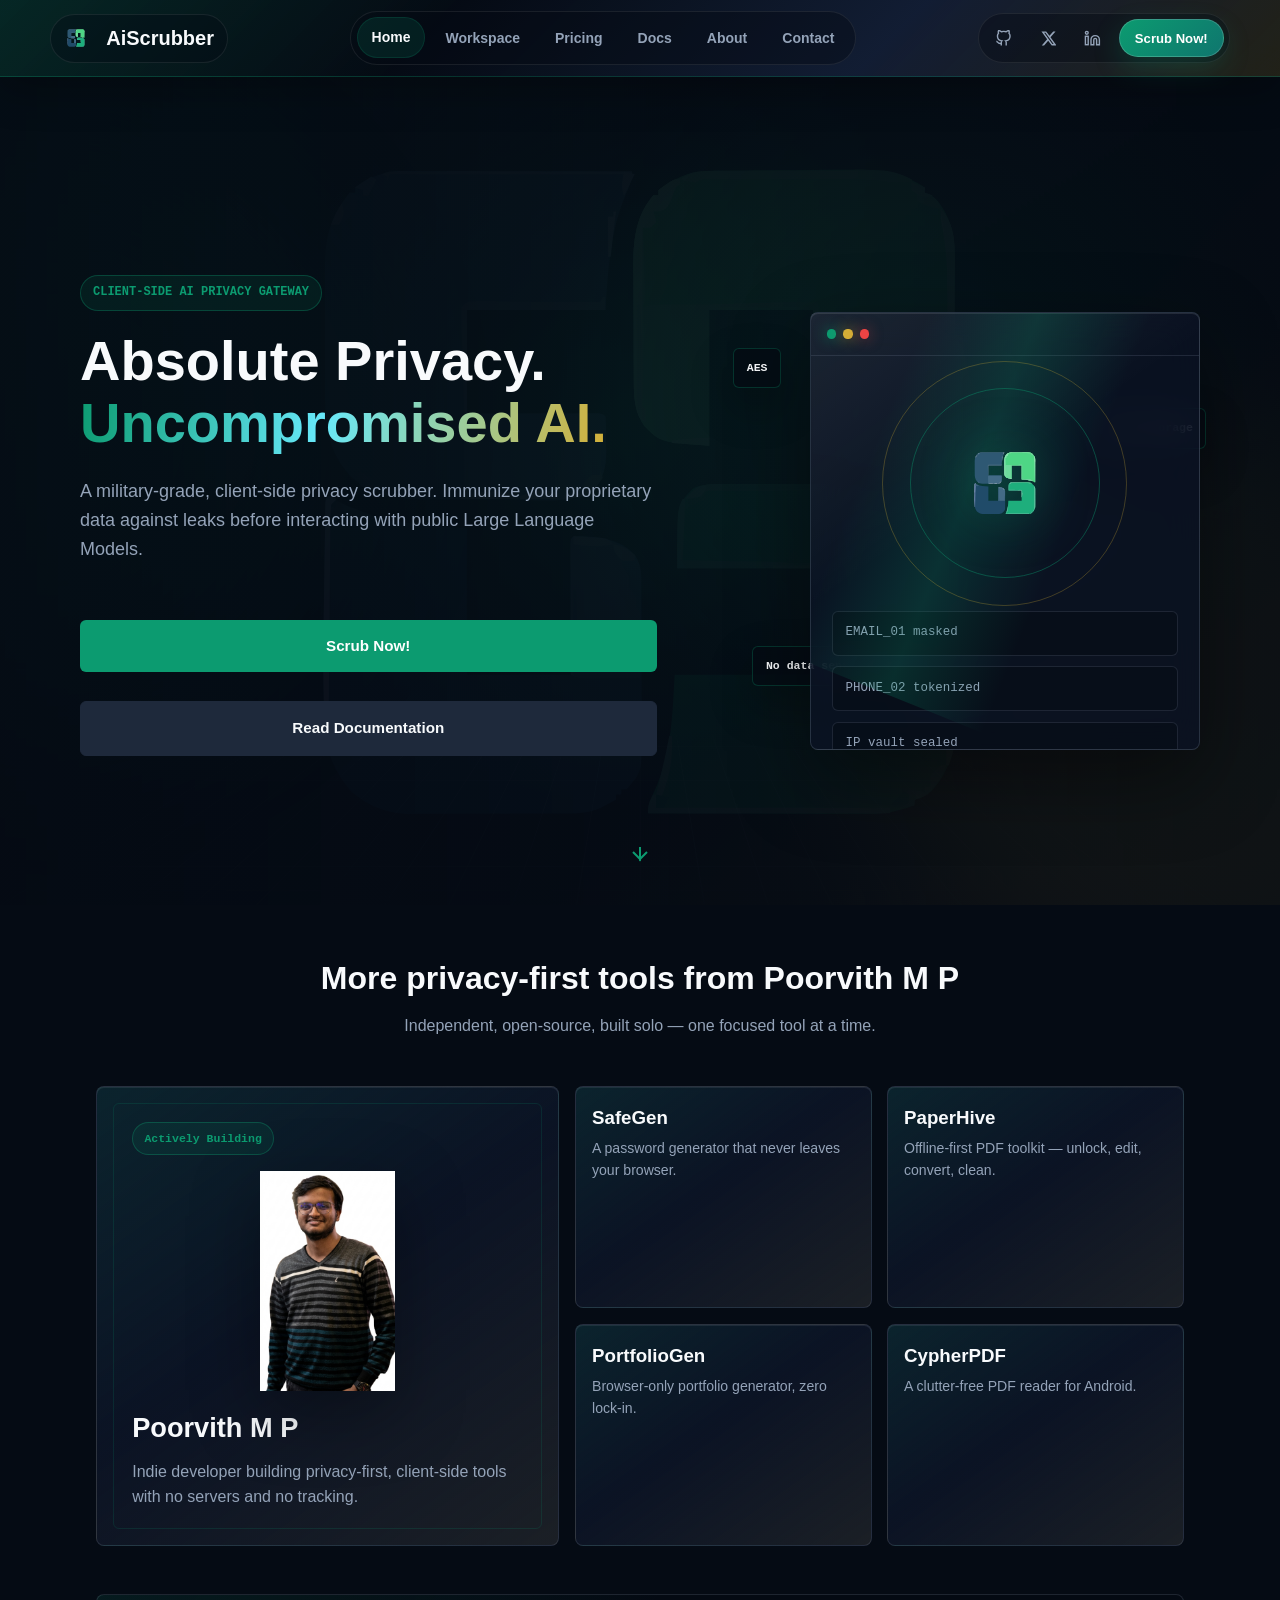
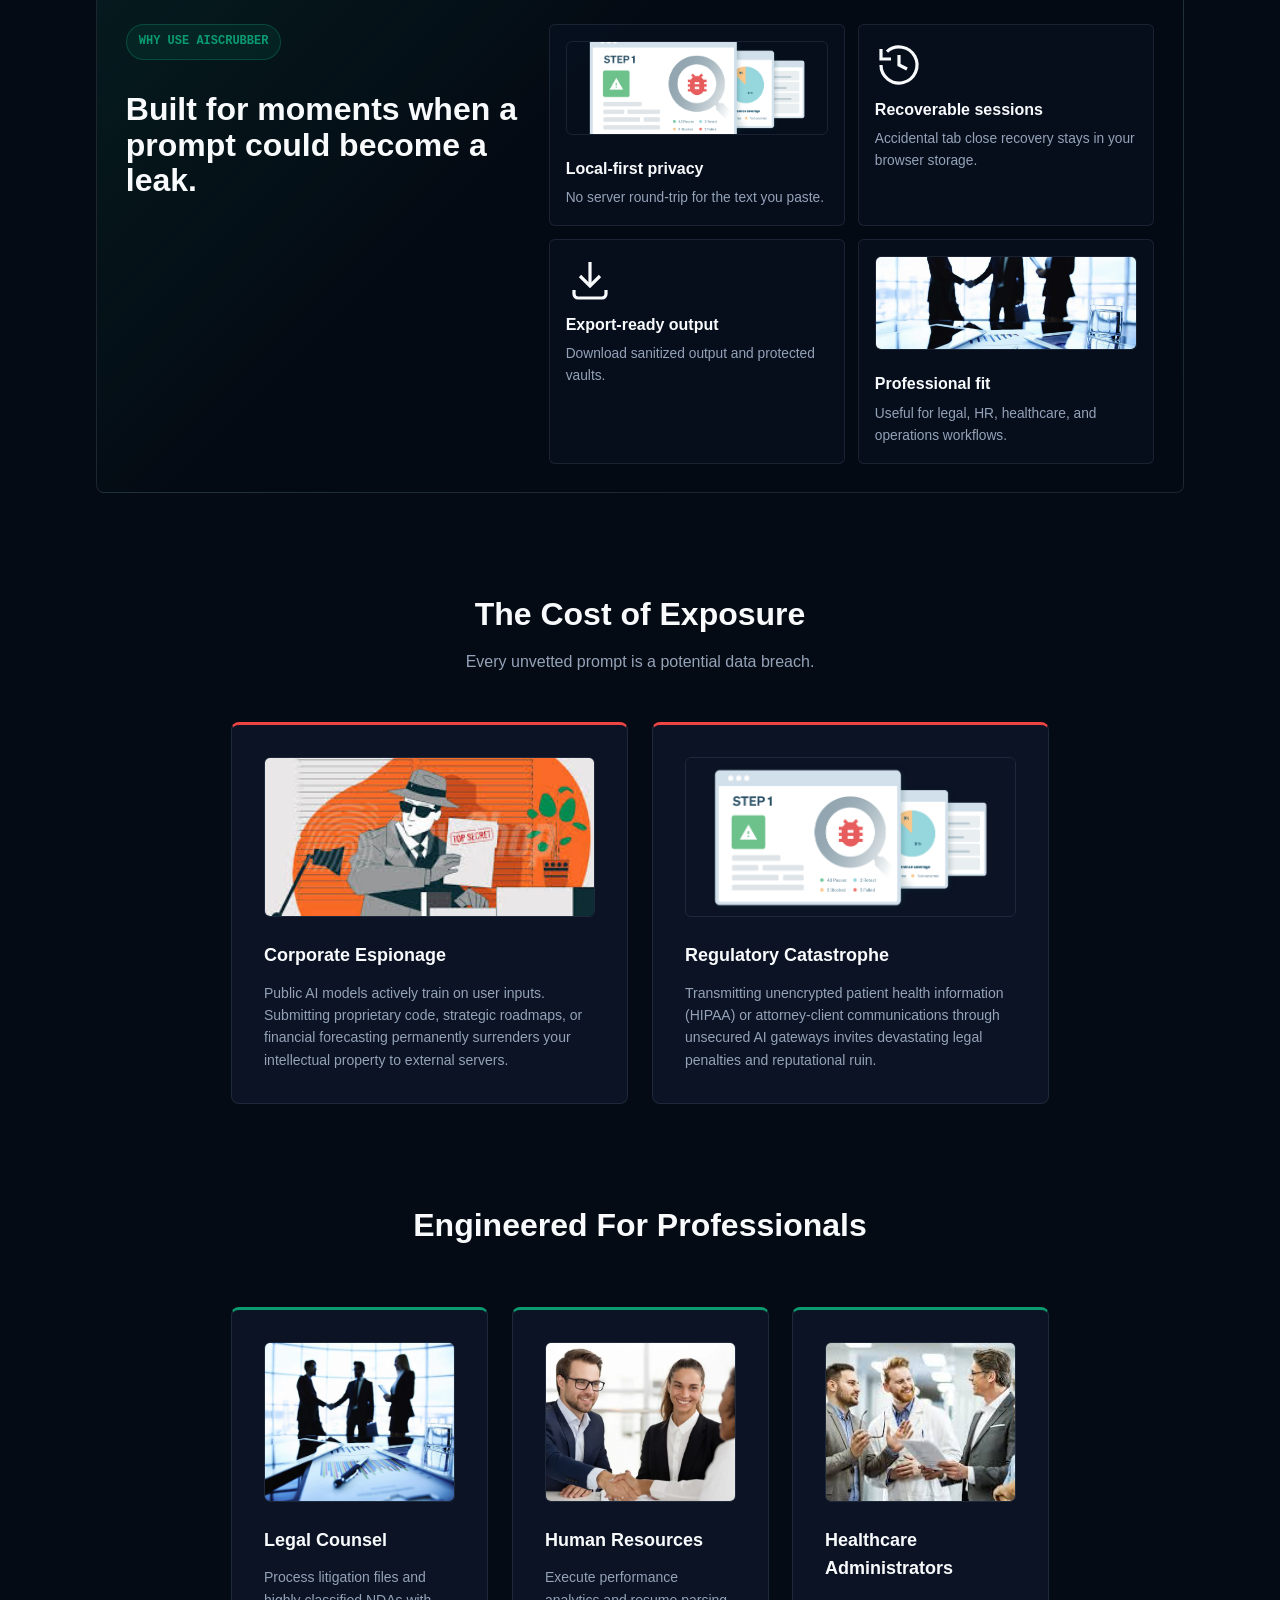
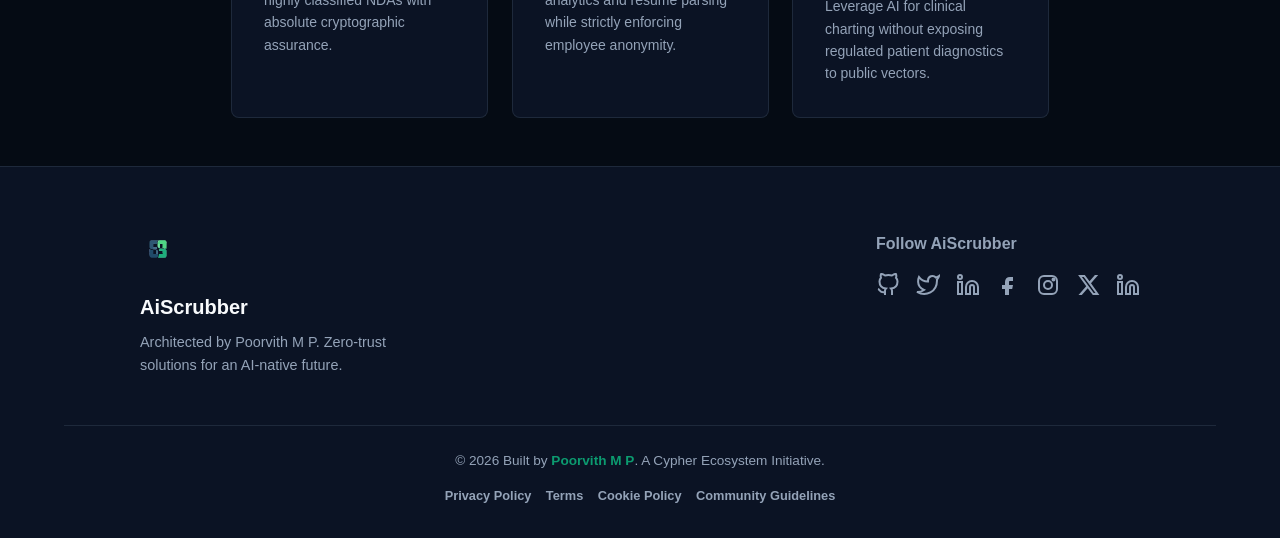
==== commit 19db7d79: "Fixed broken links and logo" ====
--- a/index.html
+++ b/index.html
@@ -9,8 +9,8 @@
     <title>AiScrubber — Privacy Toolkit by Poorvith M P</title>
     <meta name="description" content=" Absolute confidentiality for generative AI workflows." />
     <style>@import url('https://fonts.googleapis.com/css2?family=Inter:wght@400;500;600;700;800&family=JetBrains+Mono:wght@400;700&display=swap');</style>
-    <link rel="icon" type="image/svg+xml" href="assets/img/svg/aiscrubber-logo.svg">
-    <link rel="apple-touch-icon" href="assets/img/svg/aiscrubber-logo.svg">
+    <link rel="icon" type="image/svg+xml" href="assets/img/aiscrubber-logo.svg">
+    <link rel="apple-touch-icon" href="assets/img/aiscrubber-logo.svg">
     <link rel="stylesheet" href="assets/css/style.css">
 </head>
 <body>
@@ -103,7 +103,7 @@
         <div class="ecosystem-console">
             <a href="https://github.com/prvthmpcypher" class="ecosystem-feature flip-in" target="_blank" rel="noopener">
                 <span class="ecosystem-status">Actively Building</span>
-                <img src="assets/img/aiscrubber-logo.svg" alt="Poorvith M P logo">
+                <img src="assets/img/Founder_no Background.png" alt="Poorvith M P logo">
                 <div>
                     <h3>Poorvith M P</h3>
                     <p>Indie developer building privacy-first, client-side tools with no servers and no tracking.</p>
